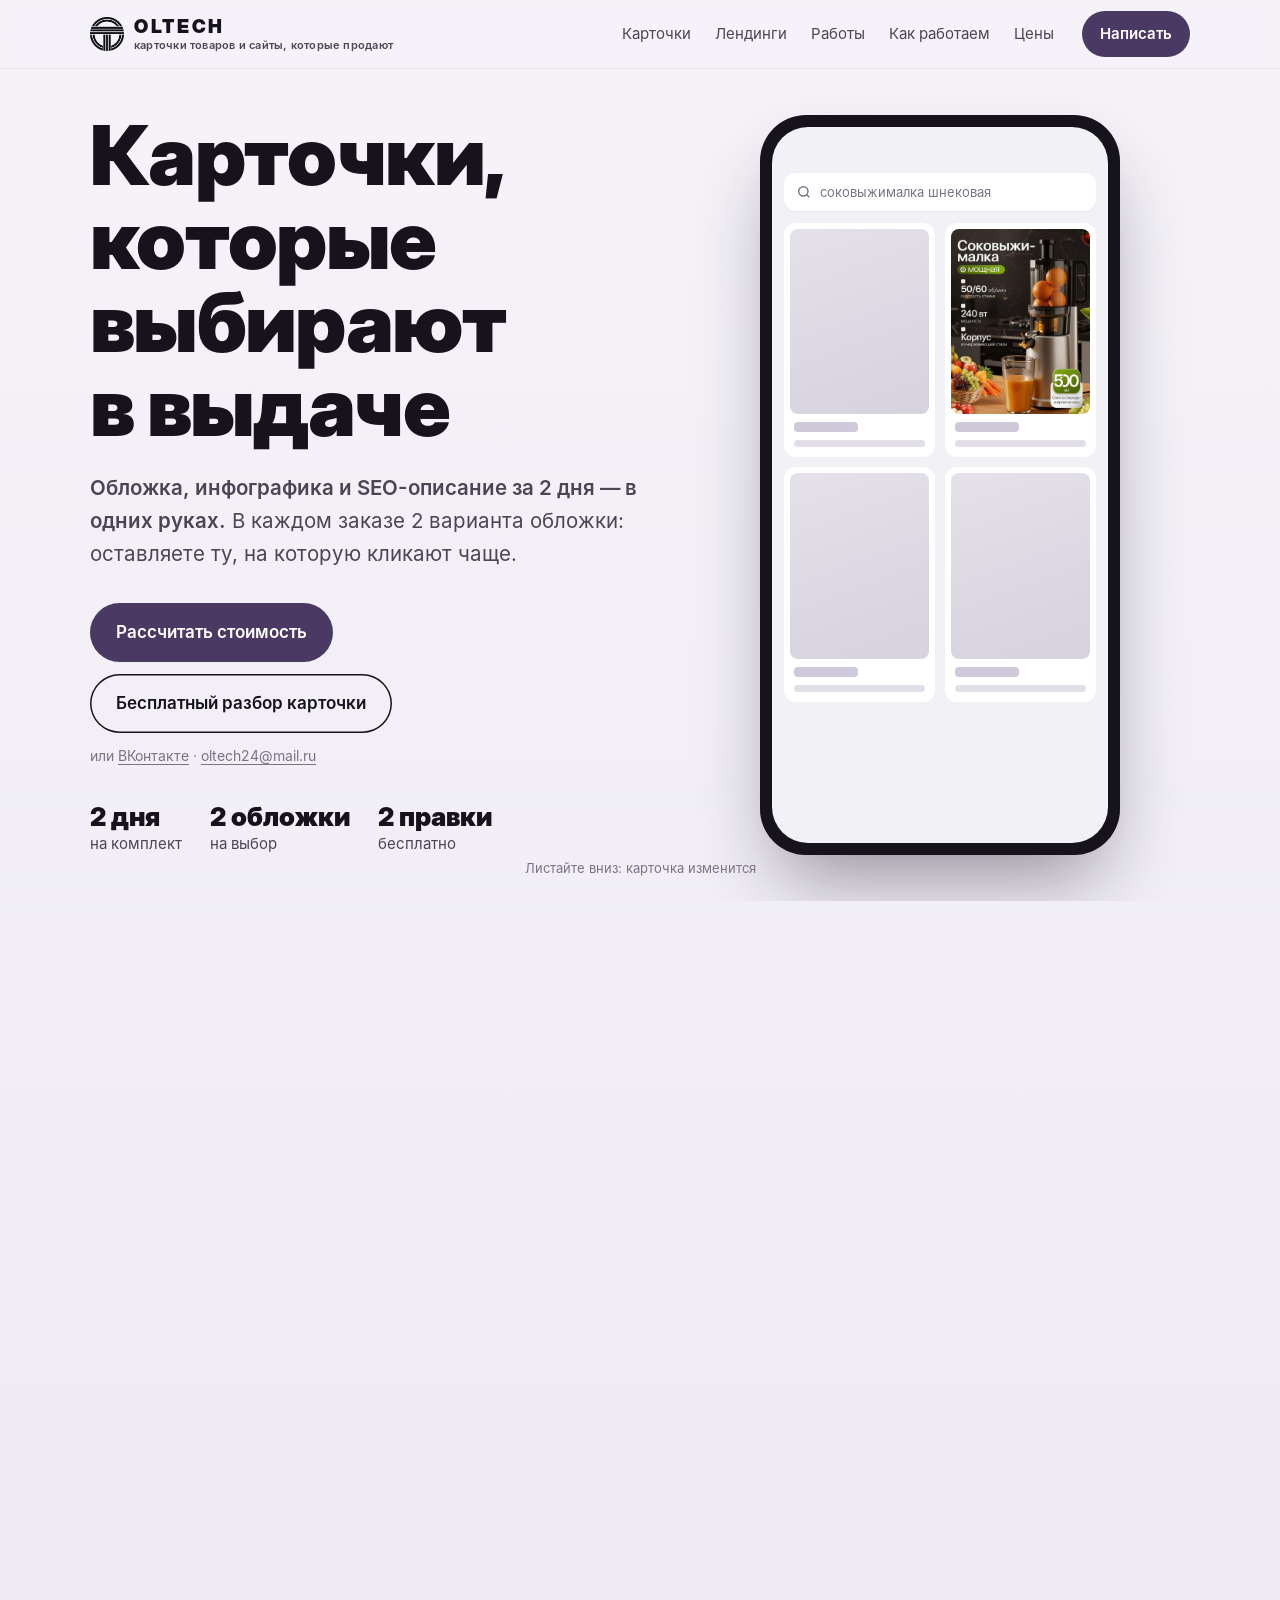
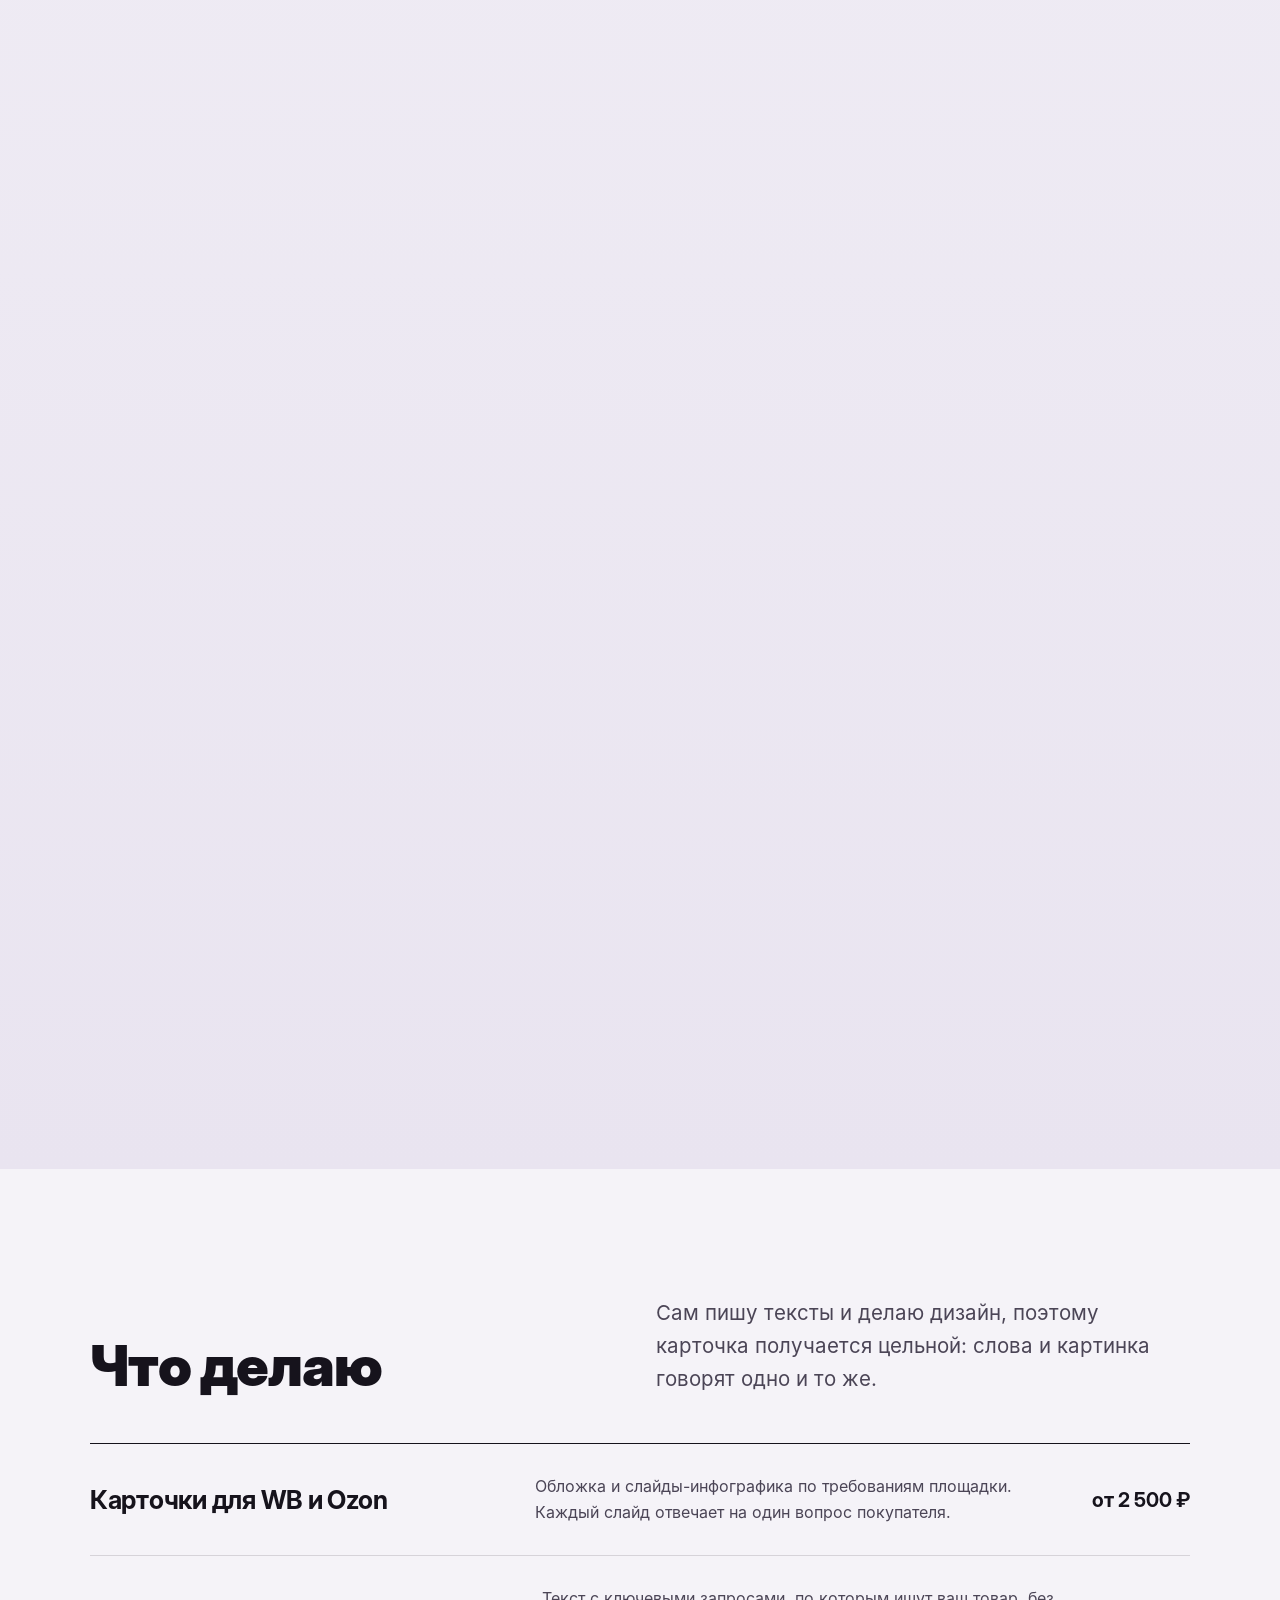
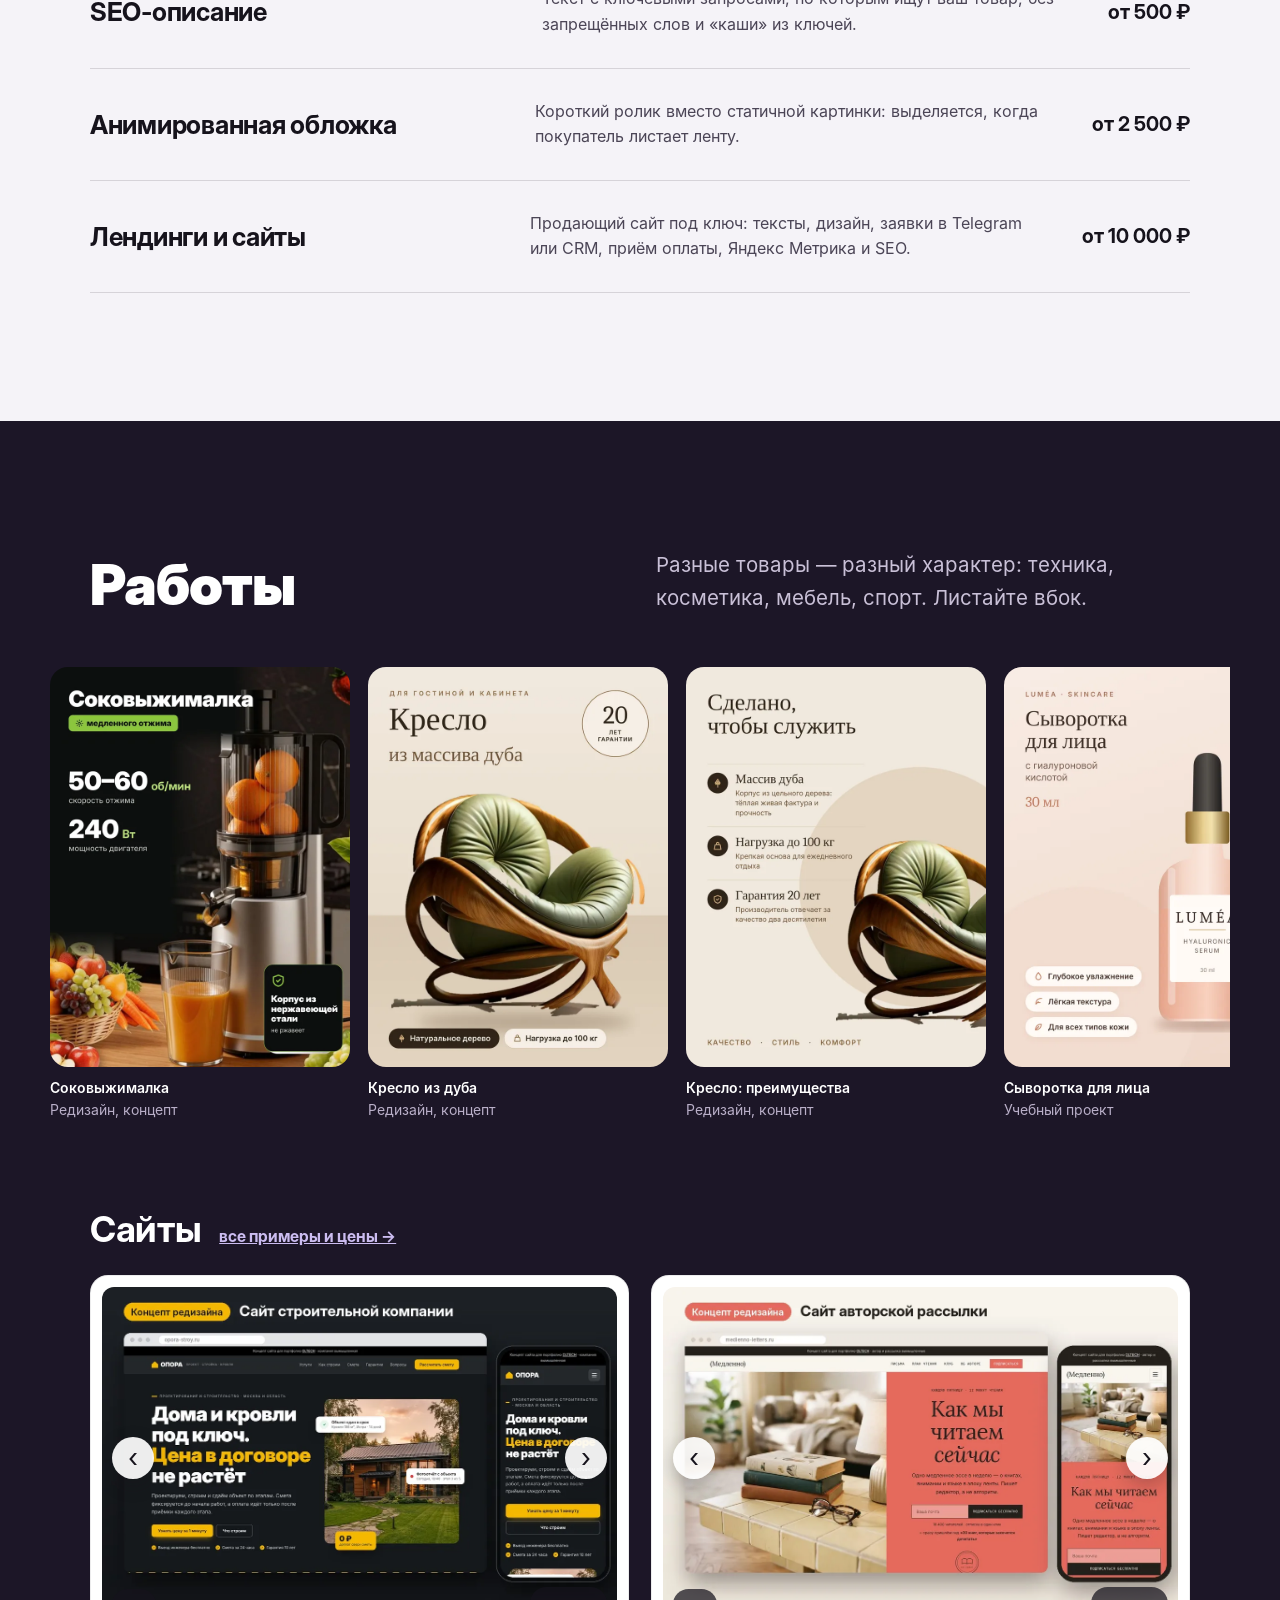
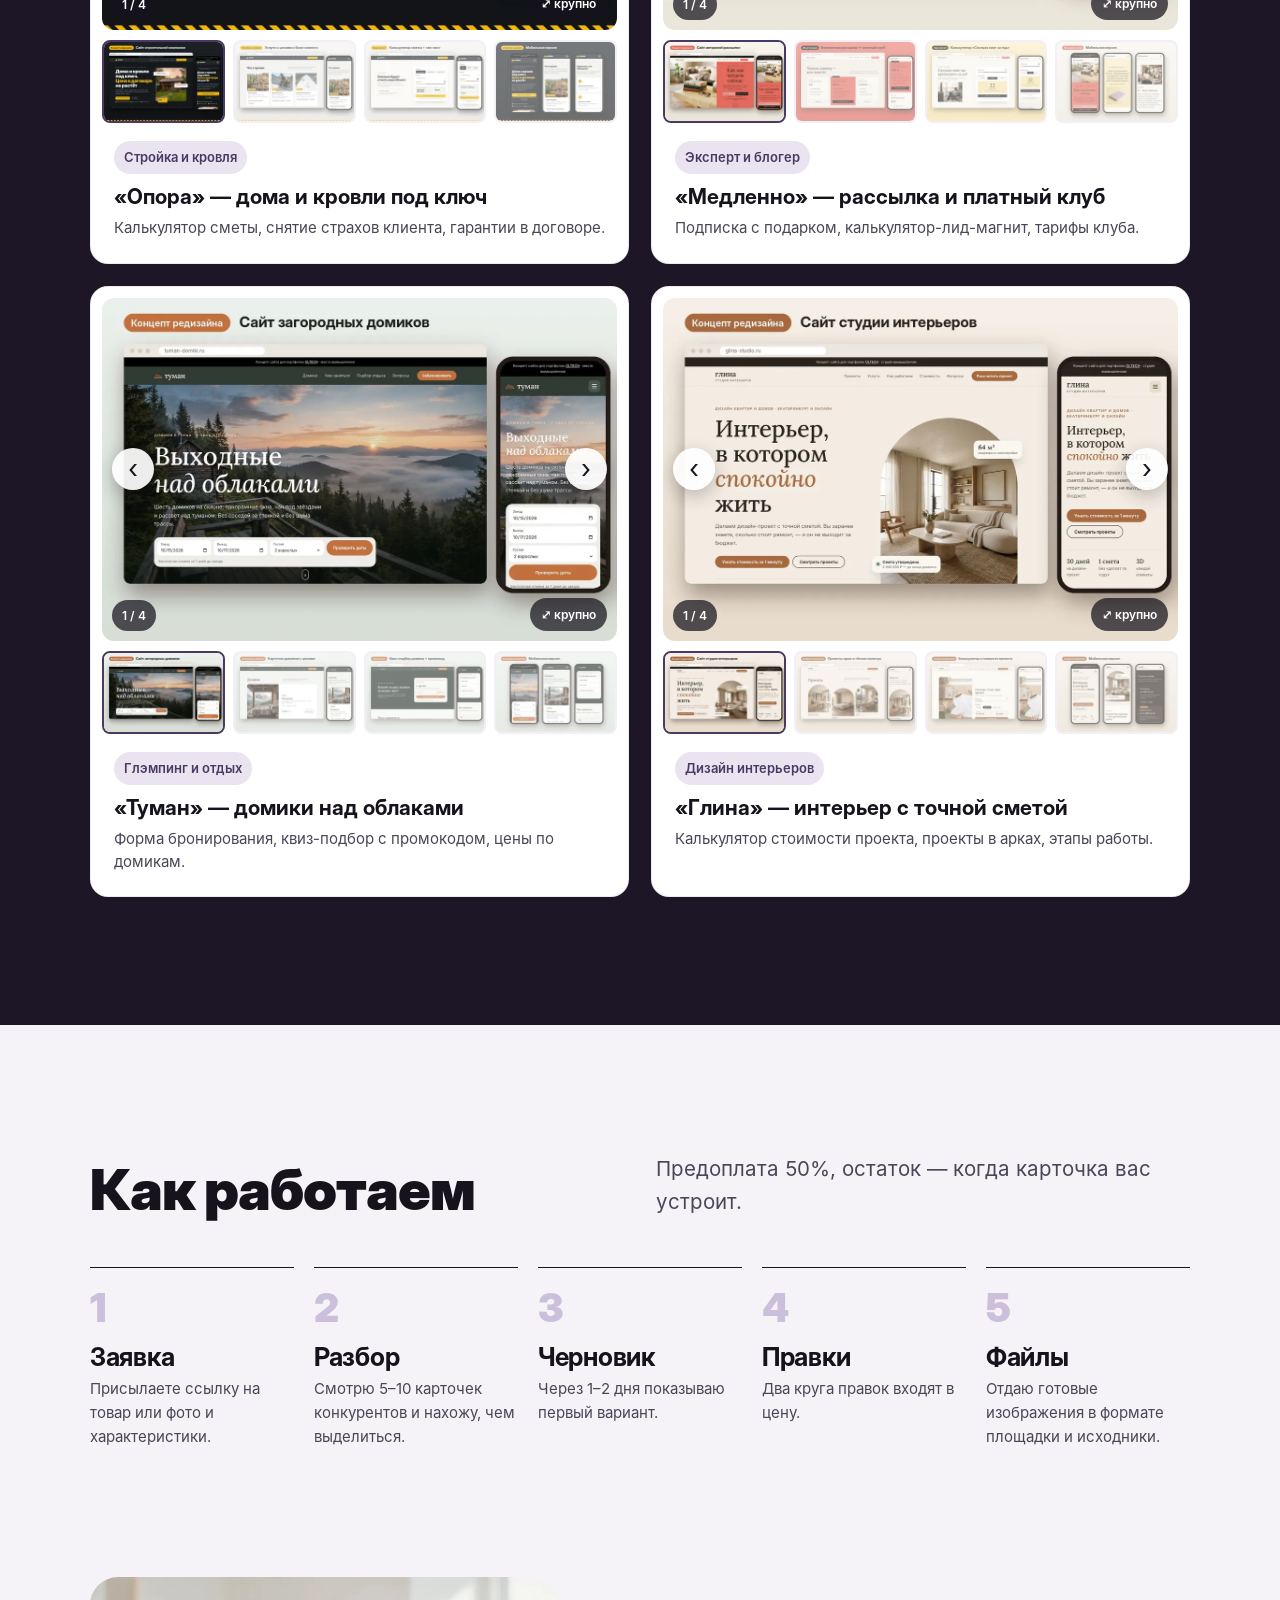
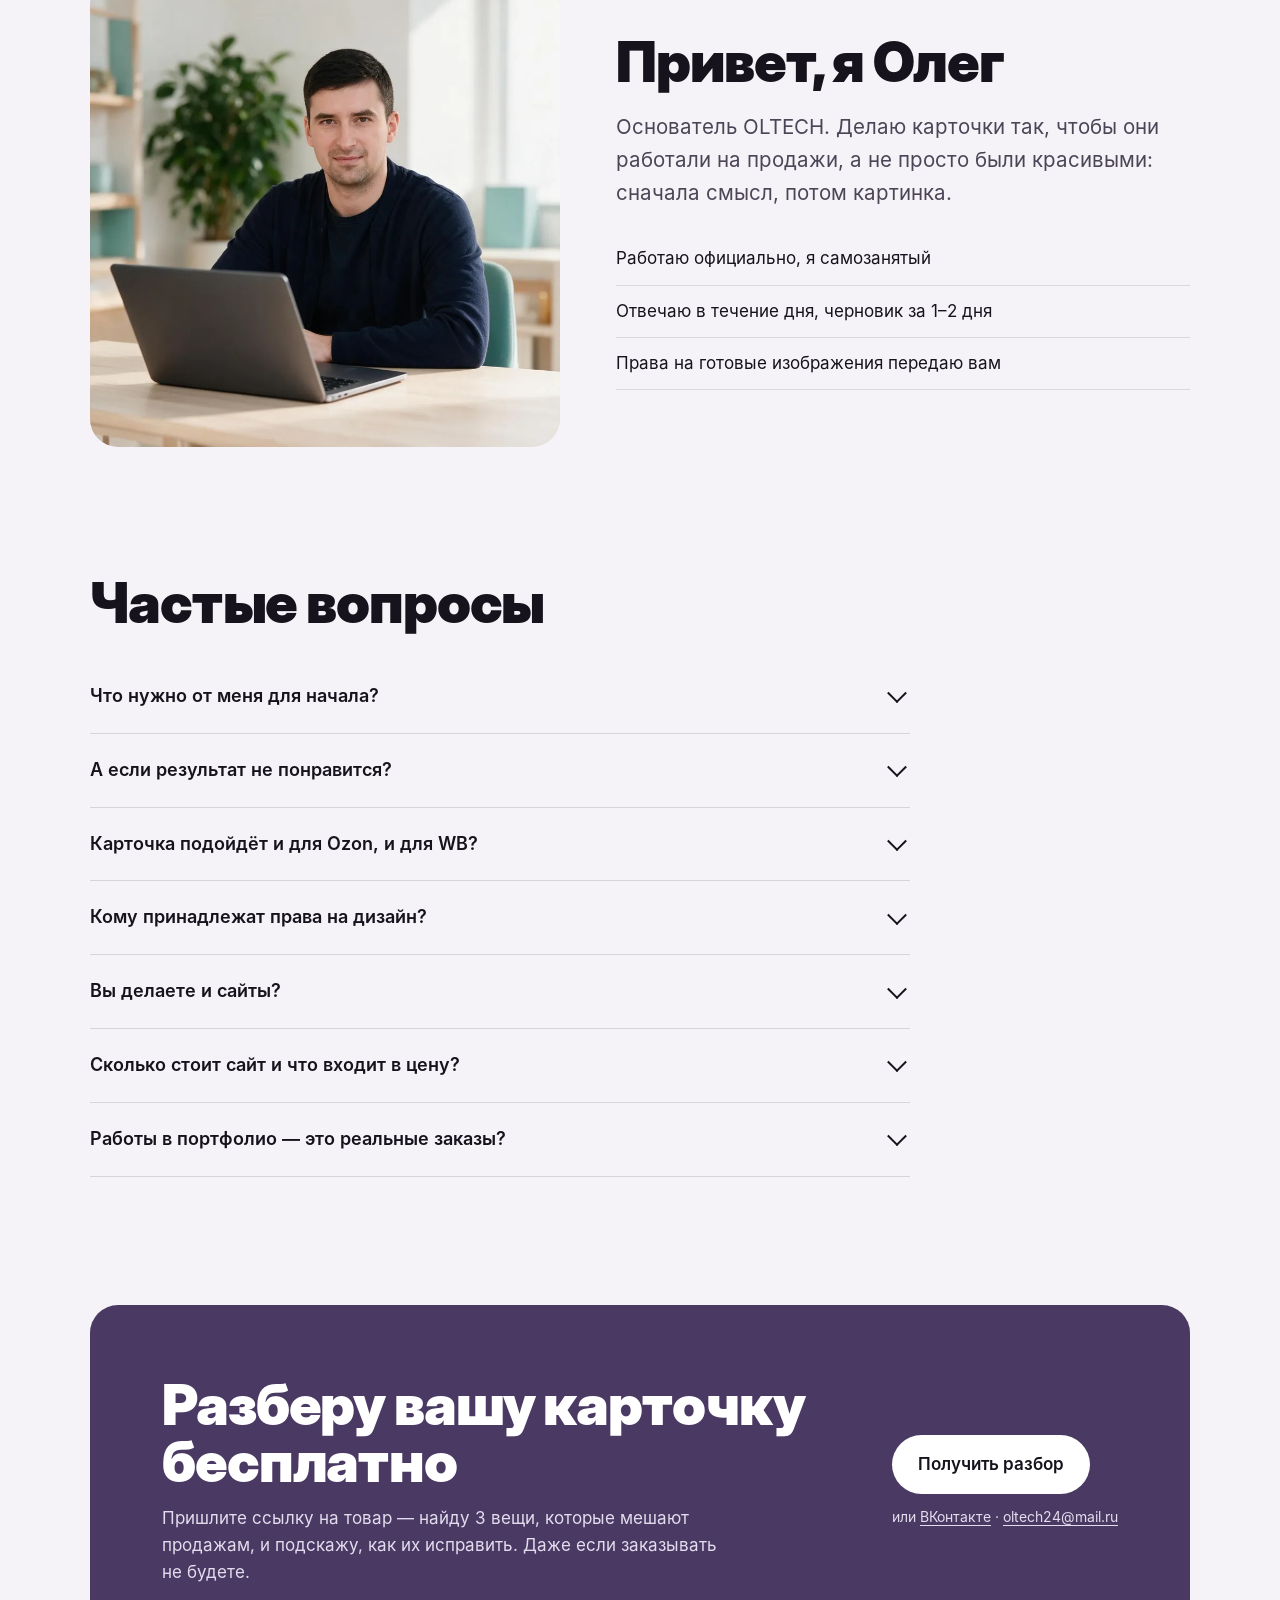
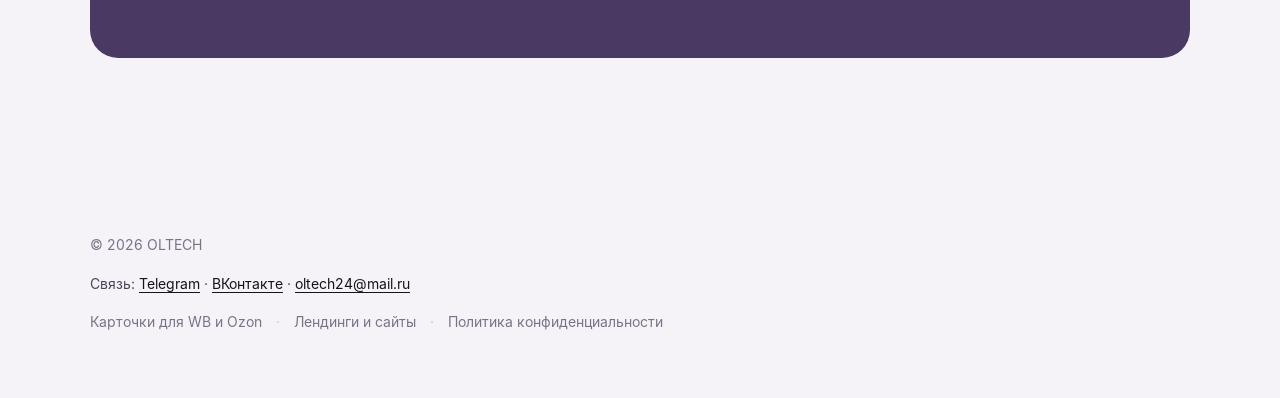
==== index.html @ dd29d1e2 "Контакты: ВК и почта под всеми кнопками связи (первый экран, тарифы, калькулятор) Co-Authored-By: Cl" ====
<!doctype html>
<html lang="ru">
<head>
<meta charset="utf-8">
<meta name="viewport" content="width=device-width, initial-scale=1">
<title>Дизайн карточек для Wildberries и Ozon — OLTECH</title>
<meta name="description" content="Дизайн карточек товаров для Wildberries и Ozon: инфографика, тексты и SEO-описание. Первый вариант за 1–2 дня, 2 правки бесплатно. Рассчитайте цену онлайн.">
<link rel="canonical" href="https://oltech24.ru/">
<meta property="og:type" content="website">
<meta property="og:title" content="Карточки для Wildberries и Ozon — OLTECH">
<meta property="og:description" content="Инфографика, тексты и SEO-описание. Первый вариант за 1–2 дня.">
<meta property="og:url" content="https://oltech24.ru/">
<meta property="og:image" content="https://oltech24.ru/og.jpg">
<meta name="theme-color" content="#f5f3f8">
<link rel="icon" href="/favicon.png" type="image/png">
<link rel="apple-touch-icon" href="/apple-touch-icon.png">
<link rel="preload" href="/assets/fonts/inter-display-900.woff" as="font" type="font/woff" crossorigin>
<link rel="stylesheet" href="/assets/css/style.css?v=18">
<script type="application/ld+json">
{"@context":"https://schema.org","@type":"ProfessionalService","name":"OLTECH","url":"https://oltech24.ru/","logo":"https://oltech24.ru/assets/img/logo.png","image":"https://oltech24.ru/og.jpg","description":"Дизайн карточек товаров для Wildberries и Ozon, SEO-описания и лендинги.","areaServed":"RU","founder":{"@type":"Person","name":"Олег"},"email":"oltech24@mail.ru","sameAs":["https://vk.ru/id1036892390","https://t.me/olvr23"]}
</script>
</head>
<body>
<a class="skip" href="#main">К содержанию</a>

<header class="top">
  <div class="wrap">
    <a class="brand" href="/" aria-label="OLTECH, на главную"><img src="/assets/img/logo.png" alt="" width="34" height="34"><span class="brand-t"><b>OLTECH</b><small>карточки товаров и сайты,<br> которые продают</small></span></a>
    <nav class="nav" id="nav" aria-label="Разделы">
      <a href="/kartochki/">Карточки</a>
      <a href="/lendingi/">Лендинги</a>
      <a href="#works">Работы</a>
      <a href="#process">Как работаем</a>
      <a href="/ceny/">Цены</a>
    </nav>
    <a class="btn btn-main" data-contact="Здравствуйте! Хочу обсудить карточки." href="https://t.me/olvr23">Написать</a>
    <button class="burger" type="button" aria-controls="nav" aria-expanded="false" aria-label="Меню"><span></span></button>
  </div>
</header>

<main id="main">
  <section class="hero" aria-labelledby="h1">
    <div class="hero-stick">
      <div class="wrap hero-grid">
        <div>
          <h1 id="h1"><span>Карточки,</span> <span>которые выбирают</span> <span>в выдаче</span></h1>
          <p class="lead"><b>Обложка, инфографика и SEO-описание за 2 дня — в одних руках.</b> В каждом заказе 2 варианта обложки: оставляете ту, на которую кликают чаще.</p>
          <div class="hero-cta">
            <a class="btn btn-main" href="/kartochki/#calc">Рассчитать стоимость</a>
            <div class="cta-act"><a class="btn btn-line" data-contact="Здравствуйте! Хочу бесплатный разбор карточки. Ссылка на товар: " href="https://t.me/olvr23">Бесплатный разбор карточки</a><span class="alt-contact">или <a href="https://vk.ru/id1036892390" target="_blank" rel="noopener">ВКонтакте</a> · <a href="mailto:oltech24@mail.ru">oltech24@mail.ru</a></span></div>
          </div>
          <div class="hero-facts">
            <div><b>2 дня</b>на комплект</div>
            <div><b>2 обложки</b>на выбор</div>
            <div><b>2 правки</b>бесплатно</div>
          </div>
        </div>

        <div class="phone" aria-label="Пример: карточка в поиске маркетплейса до и после редизайна" role="img">
          <div class="screen">
            <div class="search"><svg viewBox="0 0 24 24" fill="none" stroke="currentColor" stroke-width="2.2" aria-hidden="true"><circle cx="11" cy="11" r="7"/><path d="M20 20l-4-4"/></svg>соковыжималка шнековая</div>
            <div class="feed">
              <div class="tile"><div class="ph"></div><div class="ln p"></div><div class="ln"></div></div>
              <div class="tile me"><div class="ph"><img src="/assets/img/juicer-before.webp" alt="" width="720" height="960"><img class="after" src="/assets/img/juicer-cover.webp" alt="" width="720" height="960"></div><div class="ln p"></div><div class="ln"></div></div>
              <div class="tile"><div class="ph"></div><div class="ln p"></div><div class="ln"></div></div>
              <div class="tile"><div class="ph"></div><div class="ln p"></div><div class="ln"></div></div>
            </div>
          </div>
          <div class="notes" aria-hidden="true">
            <div class="note n1"><b>Название читается</b>крупно, даже на маленьком экране</div>
            <div class="note n2"><b>Цифры вместо слов</b>50–60 об/мин и 240 Вт сразу видно</div>
            <div class="note n3"><b>Без ошибок</b>опечатки исправлены, лишнее убрано</div>
          </div>
        </div>
      </div>
      <div class="scroll-hint">Листайте вниз: карточка изменится</div>
    </div>
  </section>

  <section class="blk" aria-labelledby="svc-h">
    <div class="wrap">
      <div class="blk-head">
        <h2 id="svc-h">Что делаю</h2>
        <p class="lead">Сам пишу тексты и делаю дизайн, поэтому карточка получается цельной: слова и картинка говорят одно и то же.</p>
      </div>
      <div class="svc">
        <a class="svc-row" href="/kartochki/">
          <h3>Карточки для WB и Ozon</h3>
          <p>Обложка и слайды-инфографика по требованиям площадки. Каждый слайд отвечает на один вопрос покупателя.</p>
          <span class="price">от 2 500 ₽</span>
        </a>
        <a class="svc-row" href="/kartochki/#calc">
          <h3>SEO-описание</h3>
          <p>Текст с ключевыми запросами, по которым ищут ваш товар, без запрещённых слов и «каши» из ключей.</p>
          <span class="price">от 500 ₽</span>
        </a>
        <a class="svc-row" href="/kartochki/#calc">
          <h3>Анимированная обложка</h3>
          <p>Короткий ролик вместо статичной картинки: выделяется, когда покупатель листает ленту.</p>
          <span class="price">от 2 500 ₽</span>
        </a>
        <a class="svc-row" href="/lendingi/">
          <h3>Лендинги и сайты</h3>
          <p>Продающий сайт под ключ: тексты, дизайн, заявки в Telegram или CRM, приём оплаты, Яндекс Метрика и SEO.</p>
          <span class="price">от 10 000 ₽</span>
        </a>
      </div>
    </div>
  </section>

  <section class="blk works" id="works" aria-labelledby="works-h">
    <div class="wrap">
      <div class="blk-head">
        <h2 id="works-h">Работы</h2>
        <p class="lead">Разные товары — разный характер: техника, косметика, мебель, спорт. Листайте вбок.</p>
      </div>
      <div class="strip" tabindex="0" aria-label="Примеры работ">
        <figure><img src="/assets/img/juicer-cover.webp" alt="Обложка карточки соковыжималки" loading="lazy" width="720" height="960"><figcaption><b>Соковыжималка</b>Редизайн, концепт</figcaption></figure>
        <figure><img src="/assets/img/arm-cover.webp" alt="Обложка карточки кресла из дуба" loading="lazy" width="720" height="960"><figcaption><b>Кресло из дуба</b>Редизайн, концепт</figcaption></figure>
        <figure><img src="/assets/img/arm-features.webp" alt="Слайд с преимуществами кресла" loading="lazy" width="720" height="960"><figcaption><b>Кресло: преимущества</b>Редизайн, концепт</figcaption></figure>
        <figure><img src="/assets/img/serum-cover.webp" alt="Обложка карточки сыворотки для лица" loading="lazy" width="720" height="960"><figcaption><b>Сыворотка для лица</b>Учебный проект</figcaption></figure>
        <figure><img src="/assets/img/serum-howto.webp" alt="Слайд с инструкцией по применению сыворотки" loading="lazy" width="720" height="960"><figcaption><b>Сыворотка: применение</b>Учебный проект</figcaption></figure>
        <figure><img src="/assets/img/mug-cover.webp" alt="Обложка карточки термокружки" loading="lazy" width="720" height="960"><figcaption><b>Термокружка</b>Учебный проект</figcaption></figure>
        <figure><img src="/assets/img/mug-details.webp" alt="Слайд с деталями термокружки" loading="lazy" width="720" height="960"><figcaption><b>Термокружка: детали</b>Учебный проект</figcaption></figure>
        <figure><img src="/assets/img/mat-cover.webp" alt="Обложка карточки коврика для йоги" loading="lazy" width="720" height="960"><figcaption><b>Коврик для йоги</b>Учебный проект</figcaption></figure>
        <figure><img src="/assets/img/mat-sizes.webp" alt="Слайд с размерами коврика" loading="lazy" width="720" height="960"><figcaption><b>Коврик: размеры</b>Учебный проект</figcaption></figure>
      </div>
      <h3 class="sites-h">Сайты <a href="/lendingi/#sites">все примеры и цены →</a></h3>
      <div class="sites">
        <article class="site">
          <div class="site-car"><img src="/assets/img/sites/stroy-0.webp" alt="«Опора» — дома и кровли под ключ: первый экран" width="1100" height="733" loading="lazy">
            <button class="car-p" type="button" aria-label="Предыдущий слайд">‹</button>
            <button class="car-n" type="button" aria-label="Следующий слайд">›</button>
            <button class="car-zoom" type="button" aria-label="«Опора» — дома и кровли под ключ: открыть крупно">⤢ крупно</button>
            <span class="car-count" aria-hidden="true">1 / 4</span>
          </div>
          <div class="site-thumbs" role="group" aria-label="Страницы сайта">
            <button type="button" class="on" aria-pressed="true" data-full="/assets/img/sites/stroy-0.webp" data-alt="«Опора» — дома и кровли под ключ: первый экран" title="Первый экран"><img src="/assets/img/sites/stroy-0-t.webp" alt="Первый экран" width="240" height="160" loading="lazy"></button>
            <button type="button" aria-pressed="false" data-full="/assets/img/sites/stroy-1.webp" data-alt="«Опора» — дома и кровли под ключ: услуги и цены" title="Услуги и цены"><img src="/assets/img/sites/stroy-1-t.webp" alt="Услуги и цены" width="240" height="160" loading="lazy"></button>
            <button type="button" aria-pressed="false" data-full="/assets/img/sites/stroy-2.webp" data-alt="«Опора» — дома и кровли под ключ: калькулятор сметы" title="Калькулятор сметы"><img src="/assets/img/sites/stroy-2-t.webp" alt="Калькулятор сметы" width="240" height="160" loading="lazy"></button>
            <button type="button" aria-pressed="false" data-full="/assets/img/sites/stroy-3.webp" data-alt="«Опора» — дома и кровли под ключ: мобильная версия" title="Мобильная версия"><img src="/assets/img/sites/stroy-3-t.webp" alt="Мобильная версия" width="240" height="160" loading="lazy"></button>
          </div>
          <span class="site-tag">Стройка и кровля</span>
          <b>«Опора» — дома и кровли под ключ</b>
          <span class="site-txt">Калькулятор сметы, снятие страхов клиента, гарантии в договоре.</span>
        </article>
        <article class="site">
          <div class="site-car"><img src="/assets/img/sites/rassylka-0.webp" alt="«Медленно» — рассылка и платный клуб: первый экран" width="1100" height="733" loading="lazy">
            <button class="car-p" type="button" aria-label="Предыдущий слайд">‹</button>
            <button class="car-n" type="button" aria-label="Следующий слайд">›</button>
            <button class="car-zoom" type="button" aria-label="«Медленно» — рассылка и платный клуб: открыть крупно">⤢ крупно</button>
            <span class="car-count" aria-hidden="true">1 / 4</span>
          </div>
          <div class="site-thumbs" role="group" aria-label="Страницы сайта">
            <button type="button" class="on" aria-pressed="true" data-full="/assets/img/sites/rassylka-0.webp" data-alt="«Медленно» — рассылка и платный клуб: первый экран" title="Первый экран"><img src="/assets/img/sites/rassylka-0-t.webp" alt="Первый экран" width="240" height="160" loading="lazy"></button>
            <button type="button" aria-pressed="false" data-full="/assets/img/sites/rassylka-1.webp" data-alt="«Медленно» — рассылка и платный клуб: тарифы клуба" title="Тарифы клуба"><img src="/assets/img/sites/rassylka-1-t.webp" alt="Тарифы клуба" width="240" height="160" loading="lazy"></button>
            <button type="button" aria-pressed="false" data-full="/assets/img/sites/rassylka-2.webp" data-alt="«Медленно» — рассылка и платный клуб: калькулятор" title="Калькулятор"><img src="/assets/img/sites/rassylka-2-t.webp" alt="Калькулятор" width="240" height="160" loading="lazy"></button>
            <button type="button" aria-pressed="false" data-full="/assets/img/sites/rassylka-3.webp" data-alt="«Медленно» — рассылка и платный клуб: мобильная версия" title="Мобильная версия"><img src="/assets/img/sites/rassylka-3-t.webp" alt="Мобильная версия" width="240" height="160" loading="lazy"></button>
          </div>
          <span class="site-tag">Эксперт и блогер</span>
          <b>«Медленно» — рассылка и платный клуб</b>
          <span class="site-txt">Подписка с подарком, калькулятор-лид-магнит, тарифы клуба.</span>
        </article>
        <article class="site">
          <div class="site-car"><img src="/assets/img/sites/domiki-0.webp" alt="«Туман» — домики над облаками: первый экран" width="1100" height="733" loading="lazy">
            <button class="car-p" type="button" aria-label="Предыдущий слайд">‹</button>
            <button class="car-n" type="button" aria-label="Следующий слайд">›</button>
            <button class="car-zoom" type="button" aria-label="«Туман» — домики над облаками: открыть крупно">⤢ крупно</button>
            <span class="car-count" aria-hidden="true">1 / 4</span>
          </div>
          <div class="site-thumbs" role="group" aria-label="Страницы сайта">
            <button type="button" class="on" aria-pressed="true" data-full="/assets/img/sites/domiki-0.webp" data-alt="«Туман» — домики над облаками: первый экран" title="Первый экран"><img src="/assets/img/sites/domiki-0-t.webp" alt="Первый экран" width="240" height="160" loading="lazy"></button>
            <button type="button" aria-pressed="false" data-full="/assets/img/sites/domiki-1.webp" data-alt="«Туман» — домики над облаками: домики и цены" title="Домики и цены"><img src="/assets/img/sites/domiki-1-t.webp" alt="Домики и цены" width="240" height="160" loading="lazy"></button>
            <button type="button" aria-pressed="false" data-full="/assets/img/sites/domiki-2.webp" data-alt="«Туман» — домики над облаками: квиз-подбор" title="Квиз-подбор"><img src="/assets/img/sites/domiki-2-t.webp" alt="Квиз-подбор" width="240" height="160" loading="lazy"></button>
            <button type="button" aria-pressed="false" data-full="/assets/img/sites/domiki-3.webp" data-alt="«Туман» — домики над облаками: мобильная версия" title="Мобильная версия"><img src="/assets/img/sites/domiki-3-t.webp" alt="Мобильная версия" width="240" height="160" loading="lazy"></button>
          </div>
          <span class="site-tag">Глэмпинг и отдых</span>
          <b>«Туман» — домики над облаками</b>
          <span class="site-txt">Форма бронирования, квиз-подбор с промокодом, цены по домикам.</span>
        </article>
        <article class="site">
          <div class="site-car"><img src="/assets/img/sites/interery-0.webp" alt="«Глина» — интерьер с точной сметой: первый экран" width="1100" height="733" loading="lazy">
            <button class="car-p" type="button" aria-label="Предыдущий слайд">‹</button>
            <button class="car-n" type="button" aria-label="Следующий слайд">›</button>
            <button class="car-zoom" type="button" aria-label="«Глина» — интерьер с точной сметой: открыть крупно">⤢ крупно</button>
            <span class="car-count" aria-hidden="true">1 / 4</span>
          </div>
          <div class="site-thumbs" role="group" aria-label="Страницы сайта">
            <button type="button" class="on" aria-pressed="true" data-full="/assets/img/sites/interery-0.webp" data-alt="«Глина» — интерьер с точной сметой: первый экран" title="Первый экран"><img src="/assets/img/sites/interery-0-t.webp" alt="Первый экран" width="240" height="160" loading="lazy"></button>
            <button type="button" aria-pressed="false" data-full="/assets/img/sites/interery-1.webp" data-alt="«Глина» — интерьер с точной сметой: проекты" title="Проекты"><img src="/assets/img/sites/interery-1-t.webp" alt="Проекты" width="240" height="160" loading="lazy"></button>
            <button type="button" aria-pressed="false" data-full="/assets/img/sites/interery-2.webp" data-alt="«Глина» — интерьер с точной сметой: калькулятор" title="Калькулятор"><img src="/assets/img/sites/interery-2-t.webp" alt="Калькулятор" width="240" height="160" loading="lazy"></button>
            <button type="button" aria-pressed="false" data-full="/assets/img/sites/interery-3.webp" data-alt="«Глина» — интерьер с точной сметой: мобильная версия" title="Мобильная версия"><img src="/assets/img/sites/interery-3-t.webp" alt="Мобильная версия" width="240" height="160" loading="lazy"></button>
          </div>
          <span class="site-tag">Дизайн интерьеров</span>
          <b>«Глина» — интерьер с точной сметой</b>
          <span class="site-txt">Калькулятор стоимости проекта, проекты в арках, этапы работы.</span>
        </article>
      </div>
    </div>
  </section>

  <section class="blk" id="process" aria-labelledby="proc-h">
    <div class="wrap">
      <div class="blk-head">
        <h2 id="proc-h">Как работаем</h2>
        <p class="lead">Предоплата 50%, остаток — когда карточка вас устроит.</p>
      </div>
      <ol class="steps" role="list">
        <li class="step"><h3>Заявка</h3><p>Присылаете ссылку на товар или фото и характеристики.</p></li>
        <li class="step"><h3>Разбор</h3><p>Смотрю 5–10 карточек конкурентов и нахожу, чем выделиться.</p></li>
        <li class="step"><h3>Черновик</h3><p>Через 1–2 дня показываю первый вариант.</p></li>
        <li class="step"><h3>Правки</h3><p>Два круга правок входят в цену.</p></li>
        <li class="step"><h3>Файлы</h3><p>Отдаю готовые изображения в формате площадки и исходники.</p></li>
      </ol>
    </div>
  </section>

  <section class="blk" style="padding-top:0" aria-labelledby="about-h">
    <div class="wrap about">
      <img src="/assets/img/oleg.webp" alt="Олег, основатель OLTECH" loading="lazy" width="900" height="900">
      <div>
        <h2 id="about-h">Привет, я Олег</h2>
        <p class="lead" style="margin-top:20px">Основатель OLTECH. Делаю карточки так, чтобы они работали на продажи, а не просто были красивыми: сначала смысл, потом картинка.</p>
        <ul>
          <li>Работаю официально, я самозанятый</li>
          <li>Отвечаю в течение дня, черновик за 1–2 дня</li>
          <li>Права на готовые изображения передаю вам</li>
        </ul>
      </div>
    </div>
  </section>

  <section class="blk" style="padding-top:0" aria-labelledby="faq-h">
    <div class="wrap">
      <h2 id="faq-h" style="margin-bottom:28px">Частые вопросы</h2>
      <div class="faq">
        <details><summary>Что нужно от меня для начала?</summary><p>Ссылка на товар или фото на светлом фоне, характеристики и 2–3 конкурента, которые вам нравятся или не нравятся. Если фото нет, подскажу, как снять на телефон.</p></details>
        <details><summary>А если результат не понравится?</summary><p>Два круга правок входят в цену. Если после них карточка всё равно не устраивает, обсудим доработку и её стоимость заранее, до начала работы.</p></details>
        <details><summary>Карточка подойдёт и для Ozon, и для WB?</summary><p>Делаю под требования конкретной площадки. Для двух площадок адаптирую размеры и тексты — в калькуляторе это отдельный вариант.</p></details>
        <details><summary>Кому принадлежат права на дизайн?</summary><p>После оплаты все права на готовые изображения ваши. Фото товара остаются вашими с самого начала.</p></details>
        <details><summary>Вы делаете и сайты?</summary><p>Да, лендинги и небольшие сайты под ключ: тексты, дизайн, заявки в Telegram или CRM, приём оплаты, Яндекс Метрика. От 10 000 ₽, запуск от 5 дней. Подробнее — <a href="/lendingi/">на странице лендингов</a>.</p></details>
        <details><summary>Сколько стоит сайт и что входит в цену?</summary><p>Три пакета: 10 000, 15 000 и 25 000 ₽. В цену входят тексты, дизайн, адаптация под телефон, заявки и аналитика. Домен и хостинг оплачиваются отдельно и оформляются на вас. Все цены — <a href="/ceny/">на одной странице</a>.</p></details>
        <details><summary>Работы в портфолио — это реальные заказы?</summary><p>Пока это учебные проекты и концепты редизайна чужих карточек: фото товара принадлежит продавцу. Реальные кейсы клиентов добавляю по мере работы, с их разрешения.</p></details>
      </div>
    </div>
  </section>

  <section class="blk" style="padding-top:0">
    <div class="wrap">
      <div class="final">
        <div>
          <h2>Разберу вашу карточку бесплатно</h2>
          <p>Пришлите ссылку на товар — найду 3 вещи, которые мешают продажам, и подскажу, как их исправить. Даже если заказывать не будете.</p>
        </div>
        <div class="cta-act"><a class="btn btn-main" data-contact="Здравствуйте! Хочу бесплатный разбор карточки. Ссылка на товар: " href="https://t.me/olvr23">Получить разбор</a><span class="alt-contact">или <a href="https://vk.ru/id1036892390" target="_blank" rel="noopener">ВКонтакте</a> · <a href="mailto:oltech24@mail.ru">oltech24@mail.ru</a></span></div>
      </div>
    </div>
  </section>
</main>

<footer class="foot">
  <div class="wrap">
    <span>© <span id="year">2026</span> OLTECH</span>
    <span class="foot-contacts">Связь: <a href="https://t.me/olvr23" target="_blank" rel="noopener">Telegram</a> <span class="dot" aria-hidden="true">·</span> <a href="https://vk.ru/id1036892390" target="_blank" rel="noopener">ВКонтакте</a> <span class="dot" aria-hidden="true">·</span> <a href="mailto:oltech24@mail.ru">oltech24@mail.ru</a></span>
    <span class="foot-links"><a href="/kartochki/">Карточки для WB и Ozon</a> <span class="dot" aria-hidden="true">·</span> <a href="/lendingi/">Лендинги и сайты</a> <span class="dot" aria-hidden="true">·</span> <a href="/privacy/">Политика конфиденциальности</a> <span class="dot" aria-hidden="true">·</span> <button class="linkish" type="button" data-cookie-settings>Настройки cookie</button></span>
  </div>
</footer>
<button class="to-top" type="button" aria-label="Наверх"><svg viewBox="0 0 24 24" fill="none" stroke="currentColor" stroke-width="2.4" stroke-linecap="round" stroke-linejoin="round" aria-hidden="true"><path d="M12 19V5M5 12l7-7 7 7"/></svg></button>
<script src="/assets/js/metrika.js?v=6"></script>
<script src="/assets/js/main.js?v=7" defer></script>
</body>
</html>
---- assets/css/style.css ----
@font-face{font-family:"Inter";src:url(/assets/fonts/inter-400.woff) format("woff");font-weight:400;font-display:swap}
@font-face{font-family:"Inter";src:url(/assets/fonts/inter-600.woff) format("woff");font-weight:600;font-display:swap}
@font-face{font-family:"Inter Display";src:url(/assets/fonts/inter-display-700.woff) format("woff");font-weight:700;font-display:swap}
@font-face{font-family:"Inter Display";src:url(/assets/fonts/inter-display-900.woff) format("woff");font-weight:900;font-display:swap}

:root{
  --paper:#f5f3f8;
  --mist:#e9e4f0;
  --lilac:#cbbfdb;
  --plum:#4a3a63;
  --night:#1c1627;
  --ink:#16131c;
  --ink-2:#4b4556;
  --ink-3:#7a7386;
  --white:#fff;
  --ok:#2f7a4b;
  --display:"Inter Display","Inter",system-ui,sans-serif;
  --body:"Inter",system-ui,-apple-system,"Segoe UI",sans-serif;
  --wrap:1180px;
  --gut:clamp(16px,4vw,40px);
  --r-sm:10px;--r-md:18px;--r-lg:28px;
}
*{box-sizing:border-box;margin:0;padding:0}
html{scroll-behavior:smooth;-webkit-text-size-adjust:100%}
body{font-family:var(--body);font-size:17px;line-height:1.6;color:var(--ink);background:var(--paper);-webkit-font-smoothing:antialiased;overflow-x:hidden}
img{display:block;max-width:100%;height:auto}
a{color:inherit}
button{font:inherit;cursor:pointer}
:focus-visible{outline:3px solid var(--plum);outline-offset:3px;border-radius:6px}
.wrap{max-width:var(--wrap);margin:0 auto;padding:0 var(--gut)}
.skip{position:absolute;left:-999px}.skip:focus{left:16px;top:16px;z-index:99;background:var(--white);padding:10px 14px}

/* type */
h1,h2,h3{font-family:var(--display);font-weight:900;letter-spacing:-.02em;line-height:1.02;color:var(--ink)}
h1{font-size:clamp(40px,6.4vw,84px)}
h2{font-size:clamp(32px,4.4vw,56px)}
h3{font-size:clamp(21px,2vw,26px);font-weight:700;letter-spacing:-.01em;line-height:1.15}
.lead{font-size:clamp(18px,1.6vw,21px);color:var(--ink-2);max-width:34em}
.muted{color:var(--ink-3)}
p+p{margin-top:.8em}

/* buttons */
.btn{display:inline-flex;align-items:center;gap:10px;border:0;border-radius:999px;padding:16px 26px;font-weight:600;font-size:17px;text-decoration:none;transition:transform .15s ease,background .2s ease}
.btn:active{transform:scale(.98)}
.btn-main{background:var(--plum);color:var(--white)}
.btn-main:hover{background:var(--night)}
.btn-line{background:transparent;color:var(--ink);box-shadow:inset 0 0 0 1.5px var(--ink)}
.btn-line:hover{background:var(--white)}
.btn svg{width:20px;height:20px;flex:none}

/* header */
.top{position:sticky;top:0;z-index:50;background:rgba(245,243,248,.86);backdrop-filter:saturate(1.4) blur(12px);-webkit-backdrop-filter:saturate(1.4) blur(12px);border-bottom:1px solid rgba(22,19,28,.07)}
.top .wrap{display:flex;align-items:center;gap:28px;height:68px}
.brand{display:flex;align-items:center;gap:10px;text-decoration:none}
.brand img{width:34px;height:34px}
.brand b{font-family:var(--display);font-weight:900;font-size:19px;letter-spacing:.14em}
.brand-t{display:flex;flex-direction:column;line-height:1}
.brand-t small{margin-top:4px;font-size:11px;font-weight:600;letter-spacing:.02em;color:var(--ink-2);white-space:nowrap}
.brand-t small br{display:none}
@media(max-width:480px){.brand{gap:8px}.brand-t small{font-size:10px;line-height:1.2;margin-top:3px}.brand-t small br{display:inline}}
@media(max-width:340px){.brand-t small{display:none}}
.nav{display:flex;gap:24px;margin-left:auto}
.nav a{text-decoration:none;font-size:15px;color:var(--ink-2)}
.nav a:hover,.nav a[aria-current]{color:var(--ink)}
.top .btn{padding:11px 18px;font-size:15px}
.burger{display:none}
@media(max-width:860px){
  .top .wrap{gap:12px}
  .top .btn{margin-left:auto}
  .burger{display:grid;place-items:center;width:44px;height:44px;border:0;border-radius:12px;background:var(--mist);cursor:pointer;padding:0}
  .burger span,.burger span::before,.burger span::after{display:block;width:18px;height:2px;border-radius:2px;background:var(--ink);transition:transform .2s,opacity .2s}
  .burger span{position:relative}
  .burger span::before,.burger span::after{content:"";position:absolute;left:0}
  .burger span::before{top:-6px}.burger span::after{top:6px}
  .top.open .burger span{background:transparent}
  .top.open .burger span::before{transform:translateY(6px) rotate(45deg)}
  .top.open .burger span::after{transform:translateY(-6px) rotate(-45deg)}
  .nav{display:none;position:absolute;top:68px;left:0;right:0;flex-direction:column;gap:0;margin:0;padding:8px 16px 16px;background:var(--paper);border-bottom:1px solid rgba(22,19,28,.08);box-shadow:0 18px 30px rgba(22,19,28,.08)}
  .top.open .nav{display:flex}
  .nav a{padding:14px 4px;font-size:17px;border-bottom:1px solid rgba(22,19,28,.06)}
  .nav a:last-child{border-bottom:0}
}

/* ---------- HERO: the card that becomes a sale ---------- */
.hero{position:relative;height:300vh;background:linear-gradient(180deg,var(--paper) 0%,var(--mist) 100%)}
.hero-stick{position:sticky;top:68px;height:calc(100vh - 68px);min-height:600px;display:flex;align-items:center;overflow:hidden}
.hero-grid{display:grid;grid-template-columns:1.05fr .95fr;gap:48px;align-items:center;width:100%}
.hero h1 span{display:block}
.hero .lead{margin-top:24px}
.hero-cta{display:flex;flex-wrap:wrap;gap:12px;margin-top:32px}
.hero-facts{display:flex;gap:28px;margin-top:36px;font-size:15px;color:var(--ink-2)}
.hero-facts b{display:block;font-family:var(--display);font-size:26px;font-weight:900;color:var(--ink);line-height:1.1}

.phone{position:relative;justify-self:center;width:min(360px,80vw);aspect-ratio:9/18.5;background:var(--ink);border-radius:46px;padding:12px;box-shadow:0 40px 80px -20px rgba(28,22,39,.45)}
.screen{position:relative;height:100%;background:#f2f1f5;border-radius:36px;overflow:hidden;padding:46px 12px 12px}
.search{height:38px;border-radius:12px;background:var(--white);display:flex;align-items:center;gap:8px;padding:0 12px;font-size:13px;color:var(--ink-3);box-shadow:0 1px 0 rgba(0,0,0,.04)}
.search svg{width:16px;height:16px}
.feed{display:grid;grid-template-columns:1fr 1fr;gap:10px;margin-top:12px}
.tile{background:var(--white);border-radius:12px;padding:6px 6px 10px}
.tile .ph{aspect-ratio:3/4;border-radius:8px;background:linear-gradient(160deg,#e4e1ea,#d6d2de)}
.tile .ln{height:7px;border-radius:4px;background:#e2dfe8;margin:8px 4px 0}
.tile .ln.p{width:46%;height:10px;background:#cfc9d9}
.tile.me .ph{position:relative;overflow:hidden;background:none}
.tile.me img{position:absolute;inset:0;width:100%;height:100%;object-fit:cover}
.tile.me .after{clip-path:inset(0 0 calc(100% * (1 - var(--p,0))) 0)}
.tile.me{position:relative;z-index:2;outline:2px solid transparent;transition:outline-color .3s;transform-origin:85% 15%;transform:scale(calc(1 + var(--lift,0) * .62)) translate(calc(var(--lift,0) * -22%),calc(var(--lift,0) * 18%));box-shadow:0 calc(var(--lift,0) * 30px) calc(var(--lift,0) * 50px) -12px rgba(28,22,39,.5)}
.tile.me.on{outline-color:var(--plum)}
.notes{position:absolute;inset:0;pointer-events:none;z-index:5}
.note{position:absolute;max-width:210px;background:var(--white);border-radius:14px;padding:10px 14px;font-size:14px;line-height:1.35;box-shadow:0 14px 32px -10px rgba(28,22,39,.35);opacity:0;transform:translateY(10px);transition:opacity .35s ease,transform .35s ease}
.note b{display:block;font-size:13px;color:var(--plum)}
.note.on{opacity:1;transform:none}
.note.n1{left:-150px;top:16%}
.note.n2{right:-150px;top:34%}
.note.n3{right:-150px;top:60%}
.scroll-hint{position:absolute;left:50%;bottom:22px;transform:translateX(-50%);font-size:13px;color:var(--ink-3)}
@media(max-width:960px){
  .hero{height:auto}
  .hero-stick{position:relative;top:0;height:auto;min-height:0;padding:56px 0 72px}
  .hero-grid{grid-template-columns:1fr;gap:48px}
  .phone{width:min(320px,72vw)}
  .note{max-width:min(150px,36vw);padding:7px 10px;font-size:11.5px;line-height:1.28;border-radius:11px}
  .note b{font-size:11.5px;margin-bottom:1px}
  .note::after{content:"";position:absolute;width:10px;height:10px;background:var(--white);transform:rotate(45deg);border-radius:2px}
  .note.n1{left:-12vw;top:23%}
  .note.n2{left:-12vw;top:41%}
  .note.n1::after,.note.n2::after{right:-4px;top:calc(50% - 5px)}
  .note.n3{right:-10vw;top:69%}
  .note.n3::after{left:26px;top:-4px}
  .tile.me{transform:scale(calc(1 + var(--lift,0) * .35)) translate(calc(var(--lift,0) * -14%),calc(var(--lift,0) * 10%))}
  .hero-facts{gap:18px}.hero-facts b{font-size:21px;white-space:nowrap}
  .scroll-hint{display:none}
}
@media(prefers-reduced-motion:reduce){
  .hero{height:auto}.hero-stick{position:relative;height:auto;padding:64px 0}
  .tile.me .after{clip-path:none}.note{opacity:1;transform:none;transition:none}
  html{scroll-behavior:auto}
}

/* sections */
section.blk{padding:clamp(72px,10vw,128px) 0}
.blk-head{display:grid;grid-template-columns:1fr 1fr;gap:32px;align-items:end;margin-bottom:48px}
.blk-head .lead{justify-self:end}
@media(max-width:860px){.blk-head{grid-template-columns:1fr}.blk-head .lead{justify-self:start}}

/* services: rows, not cards */
.svc{border-top:1.5px solid var(--ink)}
.svc-row{display:grid;grid-template-columns:1.1fr 1.4fr auto;gap:32px;align-items:center;padding:30px 0;border-bottom:1px solid rgba(22,19,28,.14);text-decoration:none}
.svc-row p{color:var(--ink-2);font-size:16px}
.svc-row .price{font-family:var(--display);font-weight:700;font-size:20px;white-space:nowrap}
.svc-row:hover h3{color:var(--plum)}
.svc-row .soon{font-size:13px;color:var(--ink-3);font-weight:600}
@media(max-width:760px){.svc-row{grid-template-columns:1fr;gap:8px}}

/* works */
.works{background:var(--night);color:var(--white)}
.works h2,.works h3{color:var(--white)}
.works .lead{color:#c9c0d7}
.strip{display:flex;gap:18px;overflow-x:auto;scroll-snap-type:x mandatory;padding:4px var(--gut) 24px;margin:0 calc(var(--gut) * -1);scrollbar-width:thin}
.strip figure{flex:0 0 clamp(220px,26vw,300px);scroll-snap-align:start}
.strip img{border-radius:var(--r-md);aspect-ratio:3/4;object-fit:cover;width:100%;background:#2a2238}
.strip figcaption{margin-top:10px;font-size:14px;color:#b9afc8}
.strip figcaption b{display:block;color:var(--white);font-weight:600}

/* process */
.steps{list-style:none;display:grid;grid-template-columns:repeat(5,1fr);gap:20px;counter-reset:s}
.step{counter-increment:s;padding-top:20px;border-top:1.5px solid var(--ink)}
.step::before{content:counter(s);font-family:var(--display);font-weight:900;font-size:40px;line-height:1;color:var(--lilac);display:block;margin-bottom:14px}
.step p{font-size:15px;color:var(--ink-2);margin-top:6px}
@media(max-width:960px){.steps{grid-template-columns:1fr 1fr}}
@media(max-width:560px){.steps{grid-template-columns:1fr}}

/* about */
.about{display:grid;grid-template-columns:.9fr 1.1fr;gap:56px;align-items:center}
.about img{border-radius:var(--r-lg);aspect-ratio:1;object-fit:cover}
.about ul{list-style:none;margin-top:24px}
.about li{padding:12px 0;border-bottom:1px solid rgba(22,19,28,.12)}
@media(max-width:860px){.about{grid-template-columns:1fr}}

/* faq */
.faq{max-width:820px}
.faq details{border-bottom:1px solid rgba(22,19,28,.14)}
.faq summary{list-style:none;cursor:pointer;padding:22px 40px 22px 0;font-weight:600;font-size:18px;position:relative}
.faq summary::-webkit-details-marker{display:none}
.faq summary::after{content:"";position:absolute;right:6px;top:50%;width:12px;height:12px;border-right:2px solid var(--ink);border-bottom:2px solid var(--ink);transform:translateY(-70%) rotate(45deg);transition:transform .2s}
.faq details[open] summary::after{transform:translateY(-30%) rotate(-135deg)}
.faq details p{padding:0 0 22px;color:var(--ink-2);max-width:62ch}

/* final cta */
.final{background:var(--plum);color:var(--white);border-radius:var(--r-lg);padding:clamp(36px,6vw,72px);display:grid;grid-template-columns:1.3fr auto;gap:32px;align-items:center}
.final h2{color:var(--white)}
.final p{color:#e3dcee;margin-top:14px;max-width:34em}
.final .btn-main{background:var(--white);color:var(--ink)}
.final .btn-main:hover{background:var(--mist)}
@media(max-width:760px){.final{grid-template-columns:1fr}}

/* footer */
.foot{padding:48px 0 64px;font-size:14px;color:var(--ink-3)}
.foot .wrap{display:flex;flex-wrap:wrap;gap:16px 32px;justify-content:space-between}
.foot a{text-decoration:none}.foot a:hover{color:var(--ink)}
.foot-contacts{flex-basis:100%;color:var(--ink-2)}
.foot-contacts a{color:var(--ink);text-decoration:underline;text-underline-offset:3px}

/* кнопка + запасные контакты (ВК, почта) */
.cta-act{display:flex;flex-direction:column;align-items:flex-start;gap:12px}
.alt-contact{font-size:14px;color:var(--ink-3)}
.alt-contact a{color:inherit;text-underline-offset:3px}
.alt-contact a:hover{color:var(--ink)}
.final .alt-contact{color:#e3dcee}
.plan .alt-contact{margin-top:12px;text-align:center;font-size:13px}
.calc-out .alt-contact{color:rgba(255,255,255,.7);font-size:13px}
.calc-out .alt-contact a:hover{color:var(--white)}
.final .alt-contact a:hover{color:var(--white)}

/* ---------- /kartochki ---------- */
.page-hero{padding:clamp(56px,8vw,96px) 0 clamp(40px,6vw,64px)}
.page-hero .lead{margin-top:22px}
.crumbs{font-size:14px;color:var(--ink-3);margin-bottom:22px}
.crumbs a{text-decoration:none}

.ba-wrap{display:grid;grid-template-columns:1fr 1fr;gap:28px}
@media(max-width:860px){.ba-wrap{grid-template-columns:1fr}}
.ba{position:relative;aspect-ratio:3/4;border-radius:var(--r-md);overflow:hidden;user-select:none;touch-action:pan-y;background:var(--mist)}
.ba img{position:absolute;inset:0;width:100%;height:100%;object-fit:cover}
.ba .ba-after{clip-path:inset(0 0 0 var(--x,50%))}
.ba-handle{position:absolute;top:0;bottom:0;left:var(--x,50%);width:2px;background:var(--white);transform:translateX(-1px)}
.ba-handle::after{content:"";position:absolute;top:50%;left:50%;width:44px;height:44px;margin:-22px 0 0 -22px;border-radius:50%;background:var(--white);box-shadow:0 6px 18px rgba(0,0,0,.25)}
.ba input{position:absolute;inset:0;width:100%;height:100%;opacity:0;cursor:ew-resize;margin:0}
.ba-tag{position:absolute;top:14px;padding:6px 12px;border-radius:999px;font-size:13px;font-weight:600;background:rgba(22,19,28,.72);color:var(--white)}
.ba-tag.l{left:14px}.ba-tag.r{right:14px;background:var(--plum)}
.ba-cap{margin-top:12px;font-size:14px;color:var(--ink-3)}

.funnel{display:grid;grid-template-columns:repeat(3,1fr);gap:0;border-top:1.5px solid var(--ink)}
.funnel div{padding:26px 24px 26px 0;border-bottom:1px solid rgba(22,19,28,.14)}
.funnel b{display:block;font-family:var(--display);font-weight:700;font-size:20px;margin-bottom:6px}
.funnel p{color:var(--ink-2);font-size:15px}
@media(max-width:860px){.funnel{grid-template-columns:1fr 1fr}}
@media(max-width:560px){.funnel{grid-template-columns:1fr}}

/* calculator */
.calc{display:grid;grid-template-columns:1.25fr .75fr;gap:0;background:var(--white);border-radius:var(--r-lg);overflow:hidden;box-shadow:0 30px 60px -30px rgba(28,22,39,.3)}
.calc-in{padding:clamp(24px,4vw,44px);display:grid;gap:26px}
.calc-out{background:var(--night);color:var(--white);padding:clamp(24px,4vw,44px);display:flex;flex-direction:column;gap:18px}
.field label,.field legend{display:block;font-weight:600;margin-bottom:10px}
fieldset.field{border:0;min-width:0}
.seg{display:flex;flex-wrap:wrap;gap:8px}
.seg input{position:absolute;opacity:0}
.seg label{margin:0;padding:10px 16px;border-radius:999px;box-shadow:inset 0 0 0 1.5px var(--lilac);font-weight:500;cursor:pointer}
.seg input:checked+label{background:var(--plum);color:var(--white);box-shadow:none}
.seg input:focus-visible+label{outline:3px solid var(--plum);outline-offset:2px}
.range{display:flex;align-items:center;gap:16px}
.range input{flex:1;accent-color:var(--plum)}
.range output{font-family:var(--display);font-weight:900;font-size:26px;min-width:2ch;text-align:right}
.checks{display:grid;gap:10px}
.checks label{display:flex;gap:12px;align-items:flex-start;font-weight:400;margin:0;cursor:pointer}
.checks input{margin-top:5px;width:18px;height:18px;accent-color:var(--plum);flex:none}
.checks small{color:var(--ink-3)}
.sum-label{font-size:15px;color:#c9c0d7}
.sum{font-family:var(--display);font-weight:900;font-size:clamp(40px,5vw,58px);line-height:1}
.per{font-size:15px;color:#c9c0d7}
.disc{font-size:15px;color:#b8e6c6;min-height:1.4em}
.calc-out .btn-main{background:var(--white);color:var(--ink);justify-content:center;margin-top:auto}
.calc-out .btn-line{color:var(--white);box-shadow:inset 0 0 0 1.5px rgba(255,255,255,.4);justify-content:center}
.calc-note{font-size:13px;color:#9d93ad}
@media(max-width:860px){.calc{grid-template-columns:1fr}}

.audit{display:grid;grid-template-columns:1fr auto;gap:28px;align-items:center;padding:clamp(28px,5vw,48px);border-radius:var(--r-lg);box-shadow:inset 0 0 0 1.5px var(--ink)}
.audit p{color:var(--ink-2);margin-top:12px;max-width:40em}
@media(max-width:760px){.audit{grid-template-columns:1fr}}

.toast{position:fixed;left:50%;bottom:24px;transform:translate(-50%,20px);background:var(--ink);color:var(--white);padding:12px 18px;border-radius:12px;font-size:15px;opacity:0;transition:.25s;pointer-events:none;z-index:60}
.toast.on{opacity:1;transform:translate(-50%,0)}

/* Кнопка «наверх» */
.to-top{position:fixed;right:18px;bottom:22px;z-index:60;width:46px;height:46px;border:0;border-radius:50%;background:var(--plum);color:var(--white);display:grid;place-items:center;cursor:pointer;box-shadow:0 10px 24px -8px rgba(28,22,39,.55);opacity:0;transform:translateY(12px);pointer-events:none;transition:opacity .25s,transform .25s}
.to-top.on{opacity:1;transform:none;pointer-events:auto}
.to-top:hover{background:var(--night)}
.to-top svg{width:20px;height:20px}
@media(max-width:860px){.to-top{right:14px;bottom:16px;width:44px;height:44px}}
.foot-links{display:flex;flex-wrap:wrap;align-items:center;gap:8px 14px}
.foot-links .dot{color:var(--lilac)}

/* Пакеты лендингов */
.plans{display:grid;grid-template-columns:repeat(3,1fr);gap:20px;align-items:stretch}
.plan{position:relative;display:flex;flex-direction:column;padding:32px 28px;border-radius:var(--r-lg);background:var(--white);box-shadow:inset 0 0 0 1px rgba(22,19,28,.1)}
.plan.best{box-shadow:inset 0 0 0 2px var(--plum),0 24px 48px -24px rgba(74,58,99,.45)}
.plan-tag{position:absolute;top:-13px;left:28px;padding:5px 12px;border-radius:999px;background:var(--plum);color:var(--white);font-size:12px;font-weight:600}
.plan h3{font-size:22px}
.plan-for{margin-top:6px;color:var(--ink-3);font-size:15px}
.plan-price{margin-top:20px;font-family:var(--display);font-weight:900;font-size:36px;line-height:1}
.plan ul{list-style:none;margin:24px 0 28px;padding:0;display:grid;gap:10px;flex:1}
.plan li{position:relative;padding-left:24px;font-size:15px;color:var(--ink-2)}
.plan li::before{content:"";position:absolute;left:2px;top:.45em;width:12px;height:7px;border-left:2px solid var(--plum);border-bottom:2px solid var(--plum);transform:rotate(-45deg)}
.plan .btn{justify-content:center;text-align:center}
@media(max-width:860px){.plans{grid-template-columns:1fr;gap:28px}}
.search{white-space:nowrap;overflow:hidden}
@media(max-width:375px){.note{max-width:38vw;font-size:11px}.note b{font-size:11px}.search{font-size:12px}}

/* Лендинги: первый экран с макетом сайта */
.lp-grid{display:grid;grid-template-columns:1.02fr .98fr;gap:56px;align-items:center}
.lp-visual{position:relative;padding:28px 18px 44px}
.bw{border-radius:18px;background:var(--white);box-shadow:0 40px 80px -28px rgba(28,22,39,.42),0 0 0 1px rgba(22,19,28,.06);overflow:hidden;transform:perspective(1400px) rotateY(-7deg) rotateX(3deg);transform-origin:left center}
.bw-bar{display:flex;align-items:center;gap:6px;padding:11px 14px;background:#ece9f1}
.bw-bar i{width:10px;height:10px;border-radius:50%;background:#d3cddc}
.bw-bar span{margin-left:12px;flex:1;max-width:240px;padding:4px 12px;border-radius:8px;background:var(--white);font-size:11px;color:var(--ink-3)}
.bw-page{padding:16px 20px 22px;background:linear-gradient(180deg,#fbf7f2,#f3ece3)}
.bw-nav{display:flex;align-items:center;gap:12px;font-size:12px}
.bw-nav b{font-family:var(--display);font-size:15px;margin-right:auto;color:#3b2a1f}
.bw-nav span{width:38px;height:6px;border-radius:3px;background:#dccfc1}
.bw-nav em{font-style:normal;font-weight:600;font-size:11px;padding:6px 12px;border-radius:999px;background:#3b2a1f;color:#fff}
.bw-hero{display:grid;grid-template-columns:1.2fr .8fr;gap:14px;align-items:center;margin-top:22px}
.bw-h{font-family:var(--display);font-weight:900;font-size:clamp(20px,2.3vw,30px);line-height:1.02;color:#2a1d14;letter-spacing:-.02em}
.bw-t{margin-top:10px;font-size:12px;line-height:1.4;color:#7a6556}
.bw-btn{display:inline-block;margin-top:14px;padding:9px 16px;border-radius:999px;background:#c8642c;color:#fff;font-size:12px;font-weight:600}
.bw-cup{aspect-ratio:1;border-radius:22px;background:radial-gradient(circle at 50% 38%,#7a4a2c 0 22%,#e9d8c6 23% 31%,transparent 32%),radial-gradient(circle at 50% 60%,#fff 0 40%,transparent 41%),linear-gradient(150deg,#e7b48a,#c8642c)}
.bw-row{display:grid;grid-template-columns:repeat(3,1fr);gap:10px;margin-top:20px}
.bw-row span{height:46px;border-radius:12px;background:#fff;box-shadow:0 1px 0 rgba(0,0,0,.04)}
.pop{position:absolute;display:flex;align-items:center;gap:10px;padding:11px 14px;border-radius:16px;background:var(--white);box-shadow:0 18px 36px -12px rgba(28,22,39,.38);font-size:12.5px;line-height:1.3;color:var(--ink-2);animation:pop-in .6s cubic-bezier(.2,.8,.2,1) both}
.pop b{display:block;font-size:13px;color:var(--ink)}
.pop-ic{flex:none;width:30px;height:30px;border-radius:50%;display:grid;place-items:center}
.pop-ic.tg{background:#2aabee}
.pop-ic.tg::before{content:"";width:12px;height:10px;background:#fff;clip-path:polygon(0 45%,100% 0,78% 100%,45% 70%)}
.pop-ic.ok{background:#3aa66a}
.pop-ic.ok::before{content:"";width:11px;height:6px;border-left:2.5px solid #fff;border-bottom:2.5px solid #fff;transform:rotate(-45deg) translate(1px,-1px)}
.pop-a{left:-6px;bottom:6px;animation-delay:.5s}
.pop-b{right:-4px;top:2px;animation-delay:1.1s}
.pop-c{right:10px;bottom:-6px;flex-direction:column;align-items:flex-start;gap:4px;color:var(--plum);animation-delay:1.7s}
.pop-c svg{width:110px;height:30px}
@keyframes pop-in{from{opacity:0;transform:translateY(14px) scale(.96)}to{opacity:1;transform:none}}
@media(max-width:960px){
  .lp-grid{grid-template-columns:1fr;gap:28px}
  .lp-visual{padding:18px 4px 40px}
  .bw{transform:none}
  .pop{font-size:11.5px;padding:9px 11px}
  .pop b{font-size:12px}
  .pop-a{left:-4px;bottom:0}
  .pop-b{right:-4px;top:0}
  .pop-c{display:none}
}
@media(prefers-reduced-motion:reduce){.pop{animation:none}}
/* Блок «Что входит» на лендингах — карточками */
.lp-inside{display:grid;grid-template-columns:repeat(3,1fr);gap:16px}
.lp-inside div{padding:26px 24px;border-radius:var(--r-md);background:var(--white);box-shadow:inset 0 0 0 1px rgba(22,19,28,.08)}
.lp-inside em{display:inline-grid;place-items:center;width:34px;height:34px;border-radius:10px;background:var(--mist);color:var(--plum);font-style:normal;font-weight:700;font-size:14px;margin-bottom:16px}
.lp-inside b{display:block;font-family:var(--display);font-weight:700;font-size:19px;margin-bottom:8px}
.lp-inside p{color:var(--ink-2);font-size:15px;line-height:1.5}
@media(max-width:860px){.lp-inside{grid-template-columns:1fr 1fr}}
@media(max-width:560px){.lp-inside{grid-template-columns:1fr}}

/* Текстовые страницы */
.prose{max-width:760px}
.prose h2{font-size:clamp(22px,2.4vw,28px);margin:40px 0 12px}
.prose h2:first-child{margin-top:0}
.prose p,.prose li{color:var(--ink-2);font-size:16.5px;line-height:1.65}
.prose p+p{margin-top:12px}
.prose ul{margin:8px 0 0;padding-left:22px;display:grid;gap:8px}
.prose a{color:var(--plum)}
.linkish{border:0;background:none;padding:0;font:inherit;color:inherit;cursor:pointer}
.linkish:hover{color:var(--ink)}

/* Плашка cookie */
.cookie{position:fixed;left:16px;bottom:16px;z-index:70;max-width:440px;padding:18px 20px;border-radius:var(--r-md);background:var(--white);box-shadow:0 24px 50px -16px rgba(28,22,39,.4),0 0 0 1px rgba(22,19,28,.06);opacity:0;transform:translateY(16px);pointer-events:none;transition:opacity .3s,transform .3s}
.cookie.on{opacity:1;transform:none;pointer-events:auto}
.cookie p{font-size:14px;line-height:1.5;color:var(--ink-2)}
.cookie a{color:var(--plum)}
.cookie-btns{display:flex;gap:10px;margin-top:14px}
.cookie .btn{padding:10px 18px;font-size:14px}
@media(max-width:560px){.cookie{left:10px;right:10px;bottom:10px;max-width:none}}
.prose ul+p{margin-top:12px}

/* Страница цен */
.price-jump{display:flex;flex-wrap:wrap;gap:10px;margin-top:28px}
.price-jump a{padding:10px 18px;border-radius:999px;background:var(--white);box-shadow:inset 0 0 0 1px rgba(22,19,28,.12);text-decoration:none;font-size:15px;font-weight:600;color:var(--ink)}
.price-jump a:hover{box-shadow:inset 0 0 0 1.5px var(--plum);color:var(--plum)}
.price-more{margin-top:22px;font-size:15px;color:var(--ink-2)}
.price-more a{color:var(--plum);font-weight:600}
.price-list{border-top:1.5px solid var(--ink)}
.price-list>div{display:flex;justify-content:space-between;align-items:center;gap:24px;padding:22px 0;border-bottom:1px solid rgba(22,19,28,.14)}
.price-list b{display:block;font-family:var(--display);font-weight:700;font-size:19px;color:var(--ink);margin-bottom:4px}
.price-list span{color:var(--ink-2);font-size:15px}
.price-list em{flex:none;font-style:normal;font-family:var(--display);font-weight:900;font-size:22px;color:var(--ink);white-space:nowrap}
.price-list .price-good em{color:#2f8a57}
.faq p a{color:var(--plum)}
html{scroll-padding-top:84px}

/* примеры сайтов */
.sites{display:grid;grid-template-columns:1fr 1fr;gap:22px}
.site{display:flex;flex-direction:column;text-decoration:none;color:var(--ink);background:var(--white);border-radius:var(--r-md);padding:12px 12px 24px;box-shadow:inset 0 0 0 1px rgba(22,19,28,.08);transition:transform .25s,box-shadow .25s}


.site-tag{align-self:flex-start;margin:0 12px 10px;padding:6px 10px;border-radius:999px;background:var(--mist);color:var(--plum);font-size:13px;font-weight:600}
.site b{margin:0 12px;font-family:var(--display);font-weight:700;font-size:21px;line-height:1.2}

.site-txt{margin:8px 12px 0;color:var(--ink-2);font-size:15px;line-height:1.5}
@media(max-width:760px){.sites{grid-template-columns:1fr}}
.sites-h{display:flex;flex-wrap:wrap;align-items:baseline;gap:8px 18px;margin:64px 0 24px;font-size:clamp(26px,3vw,36px)}
.sites-h a{font-family:inherit;font-size:16px;font-weight:600;letter-spacing:0;color:var(--plum)}
.works .sites-h a{color:#cbbcf0}

/* карусель примеров */
.site-car{position:relative;border-radius:12px;overflow:hidden;background:var(--mist);touch-action:pan-y}
.site-car>img{display:block;width:100%;height:auto;aspect-ratio:3/2;object-fit:cover;transition:opacity .2s}
.site-car>img.fade{opacity:.25}
.car-p,.car-n{position:absolute;top:50%;width:42px;height:42px;margin-top:-21px;border:0;border-radius:50%;background:rgba(255,255,255,.92);color:var(--ink);font-size:26px;line-height:1;cursor:pointer;box-shadow:0 6px 18px rgba(22,19,28,.25);transition:transform .2s}
.car-p{left:10px}.car-n{right:10px}
.car-p:hover,.car-n:hover{transform:scale(1.08)}
.car-zoom{position:absolute;right:10px;bottom:10px;padding:7px 11px;border:0;border-radius:999px;background:rgba(22,19,28,.72);color:#fff;font-size:12px;font-weight:600;cursor:zoom-in}
.car-count{position:absolute;left:10px;bottom:10px;padding:6px 10px;border-radius:999px;background:rgba(22,19,28,.72);color:#fff;font-size:12px;font-weight:600}
.site-thumbs{display:grid;grid-template-columns:repeat(4,1fr);gap:8px;margin:10px 0 18px}
.site-thumbs button{padding:0;border:2px solid transparent;border-radius:8px;overflow:hidden;background:var(--mist);cursor:pointer;opacity:.6;transition:opacity .2s,border-color .2s}
.site-thumbs button:hover{opacity:1}
.site-thumbs button.on{opacity:1;border-color:var(--plum)}
.site-thumbs img{display:block;width:100%;height:auto;aspect-ratio:3/2;object-fit:cover}
.lb{position:fixed;inset:0;z-index:200;background:rgba(14,11,20,.92);display:flex;align-items:center;justify-content:center;padding:56px 64px}
.lb[hidden]{display:none}
.lb img{max-width:100%;max-height:100%;border-radius:10px;box-shadow:0 30px 80px rgba(0,0,0,.5)}
.lb button{position:absolute;border:0;background:rgba(255,255,255,.12);color:#fff;width:48px;height:48px;border-radius:50%;font-size:24px;line-height:1;cursor:pointer}
.lb button:hover{background:rgba(255,255,255,.25)}
.lb-x{top:14px;right:14px}.lb-p{left:10px;top:50%;margin-top:-24px}.lb-n{right:10px;top:50%;margin-top:-24px}
.lb-c{position:absolute;bottom:16px;left:0;right:0;text-align:center;color:#d8d2e4;font-size:14px}
@media(max-width:600px){.lb{padding:60px 8px}.lb-p,.lb-n{top:auto;bottom:40px;margin:0}.lb-p{left:calc(50% - 60px)}.lb-n{right:calc(50% - 60px)}.lb-c{bottom:96px}}
@media(max-width:600px){.car-p,.car-n{width:34px;height:34px;margin-top:-17px;font-size:20px;background:rgba(255,255,255,.85)}.car-p{left:6px}.car-n{right:6px}.car-zoom,.car-count{font-size:11px;padding:5px 9px}}
@media(max-width:400px){.top .btn{padding:10px 13px;font-size:14px}}
@media(max-width:370px){.brand{gap:6px}.brand img{width:30px;height:30px}.brand b{font-size:17px}.top .btn{padding:9px 11px}}
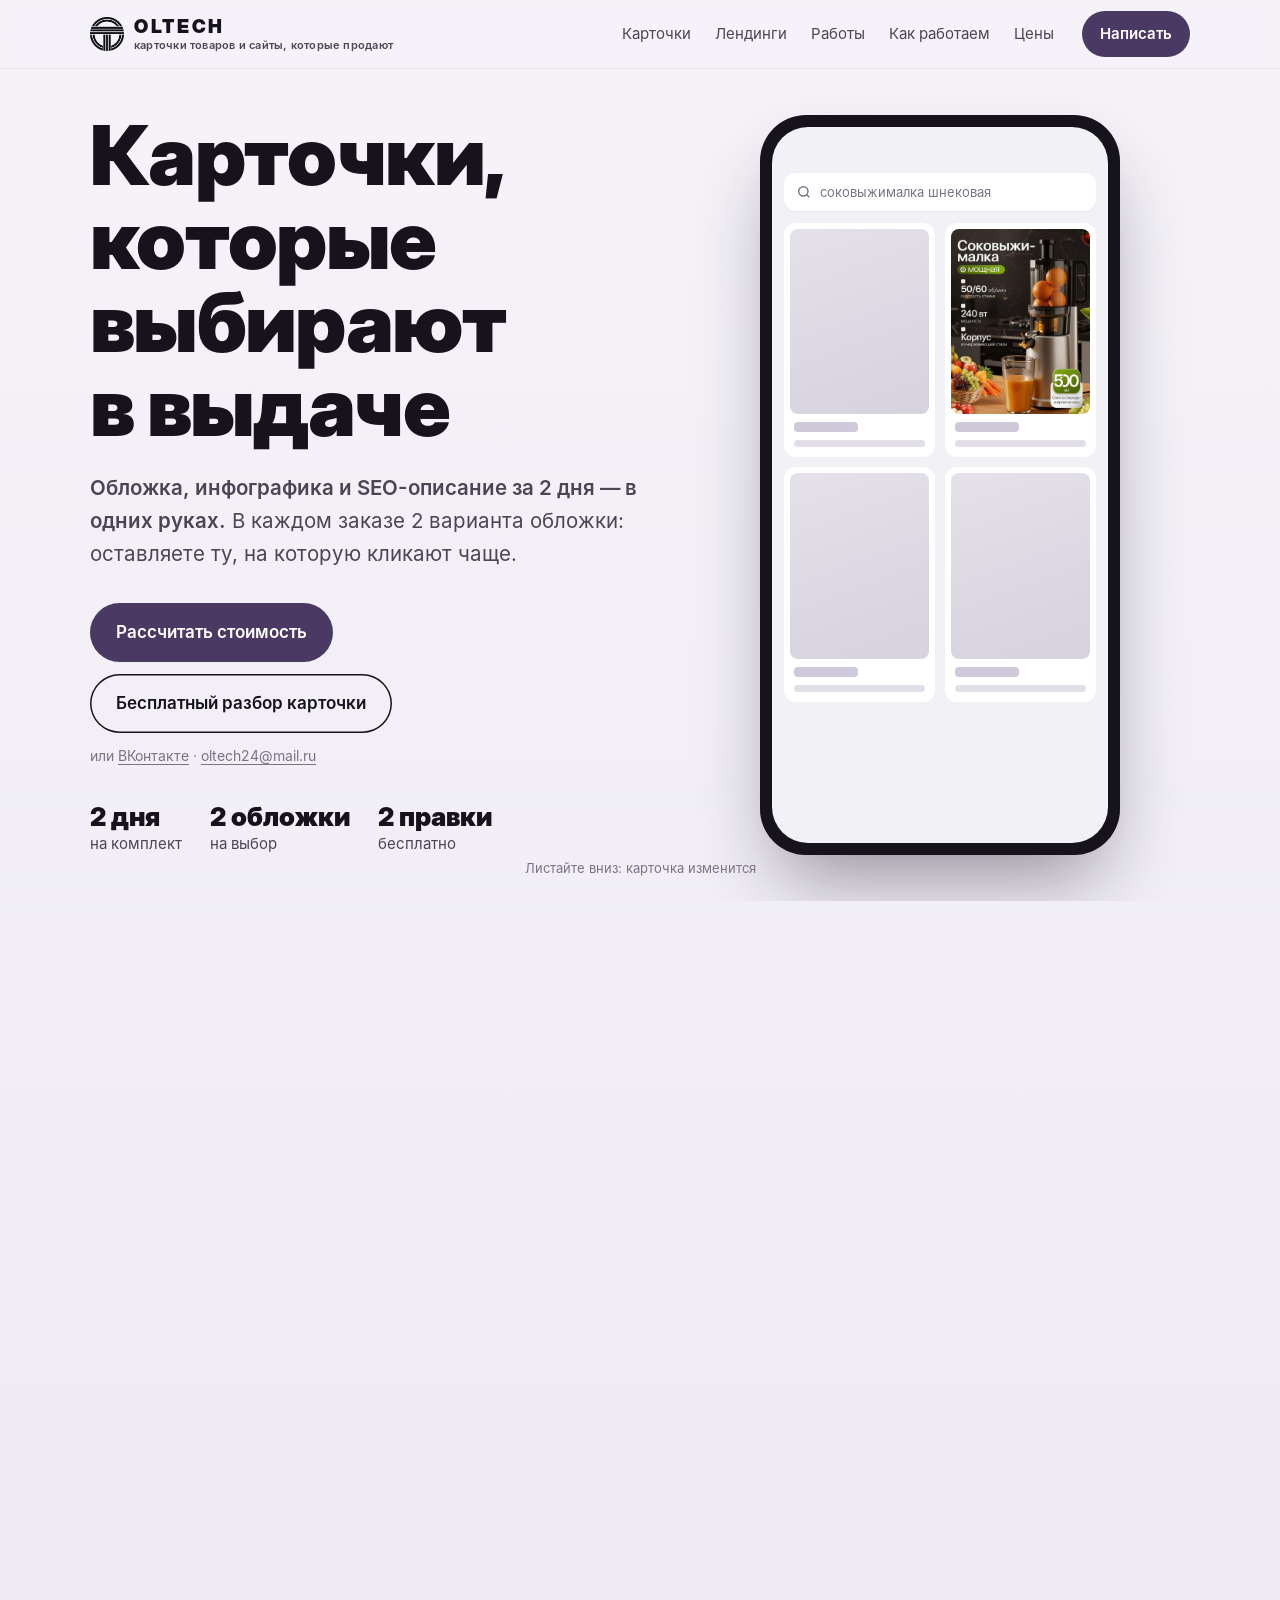
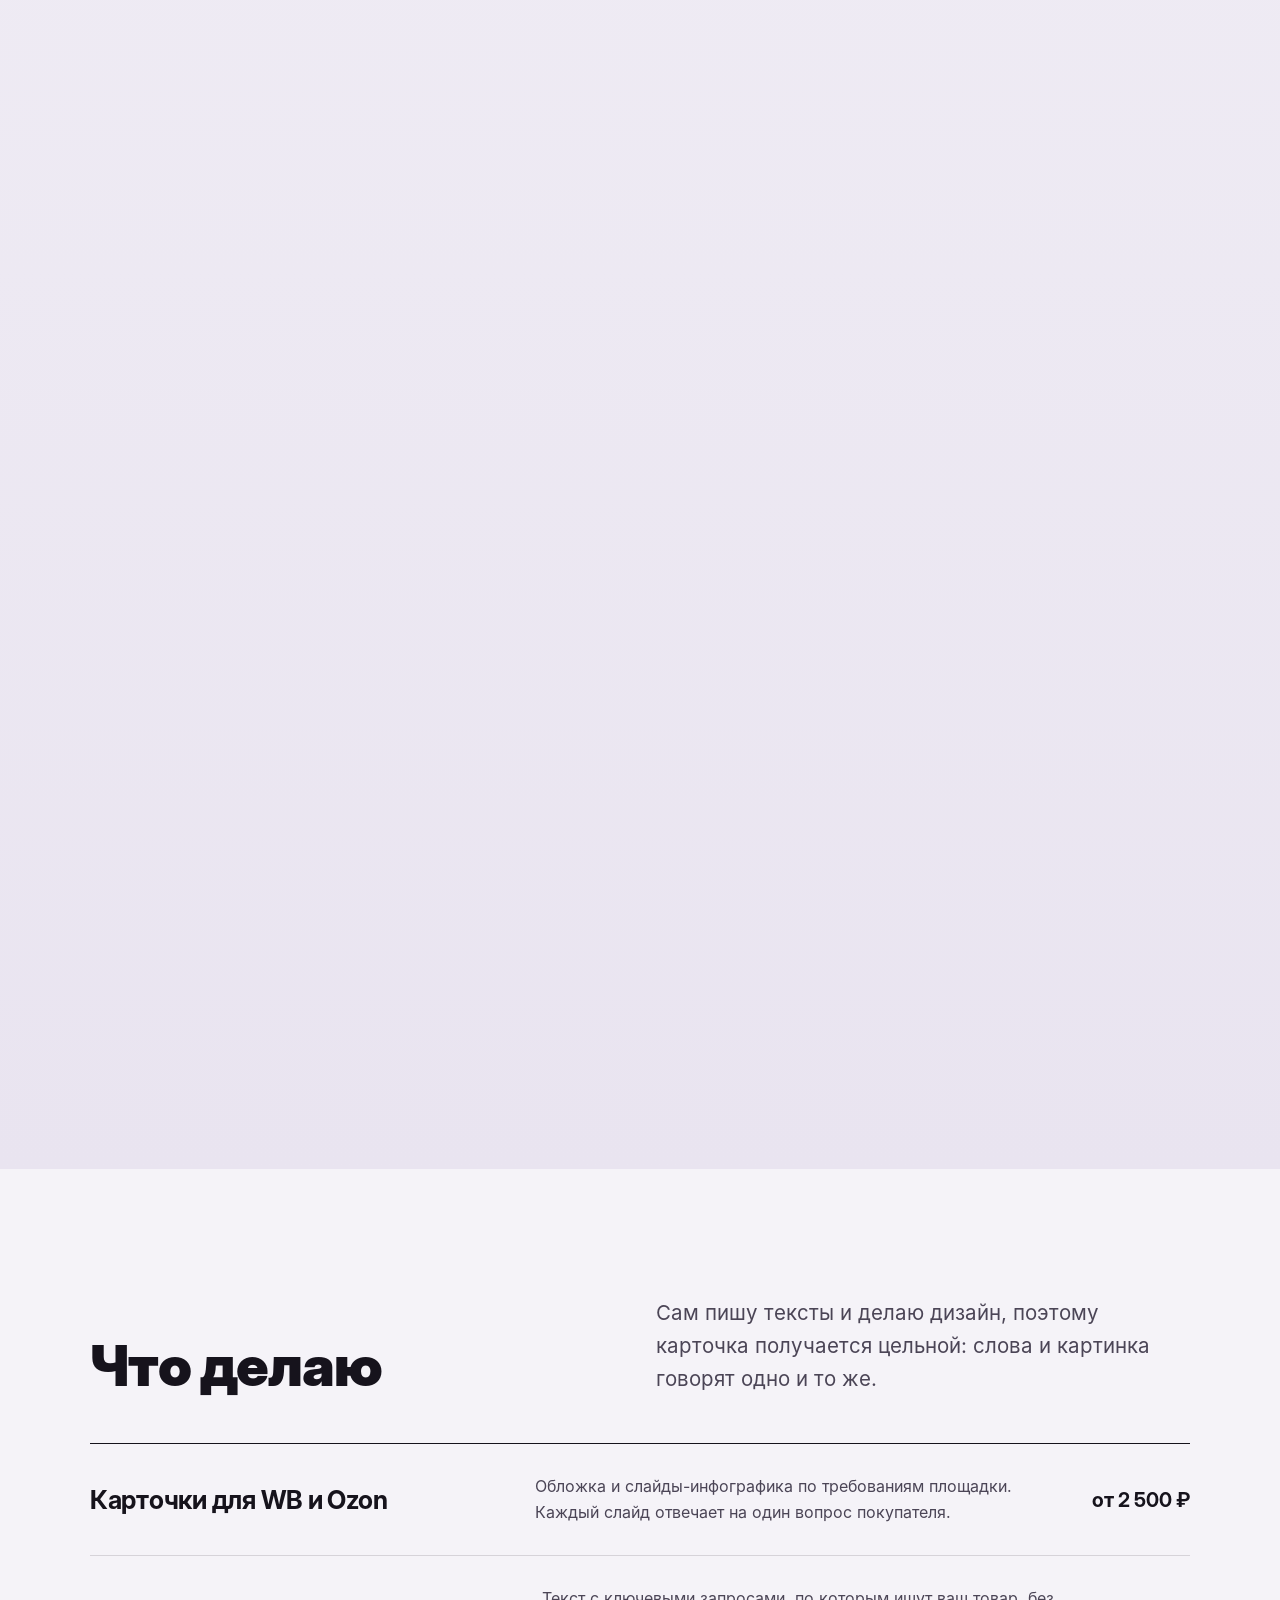
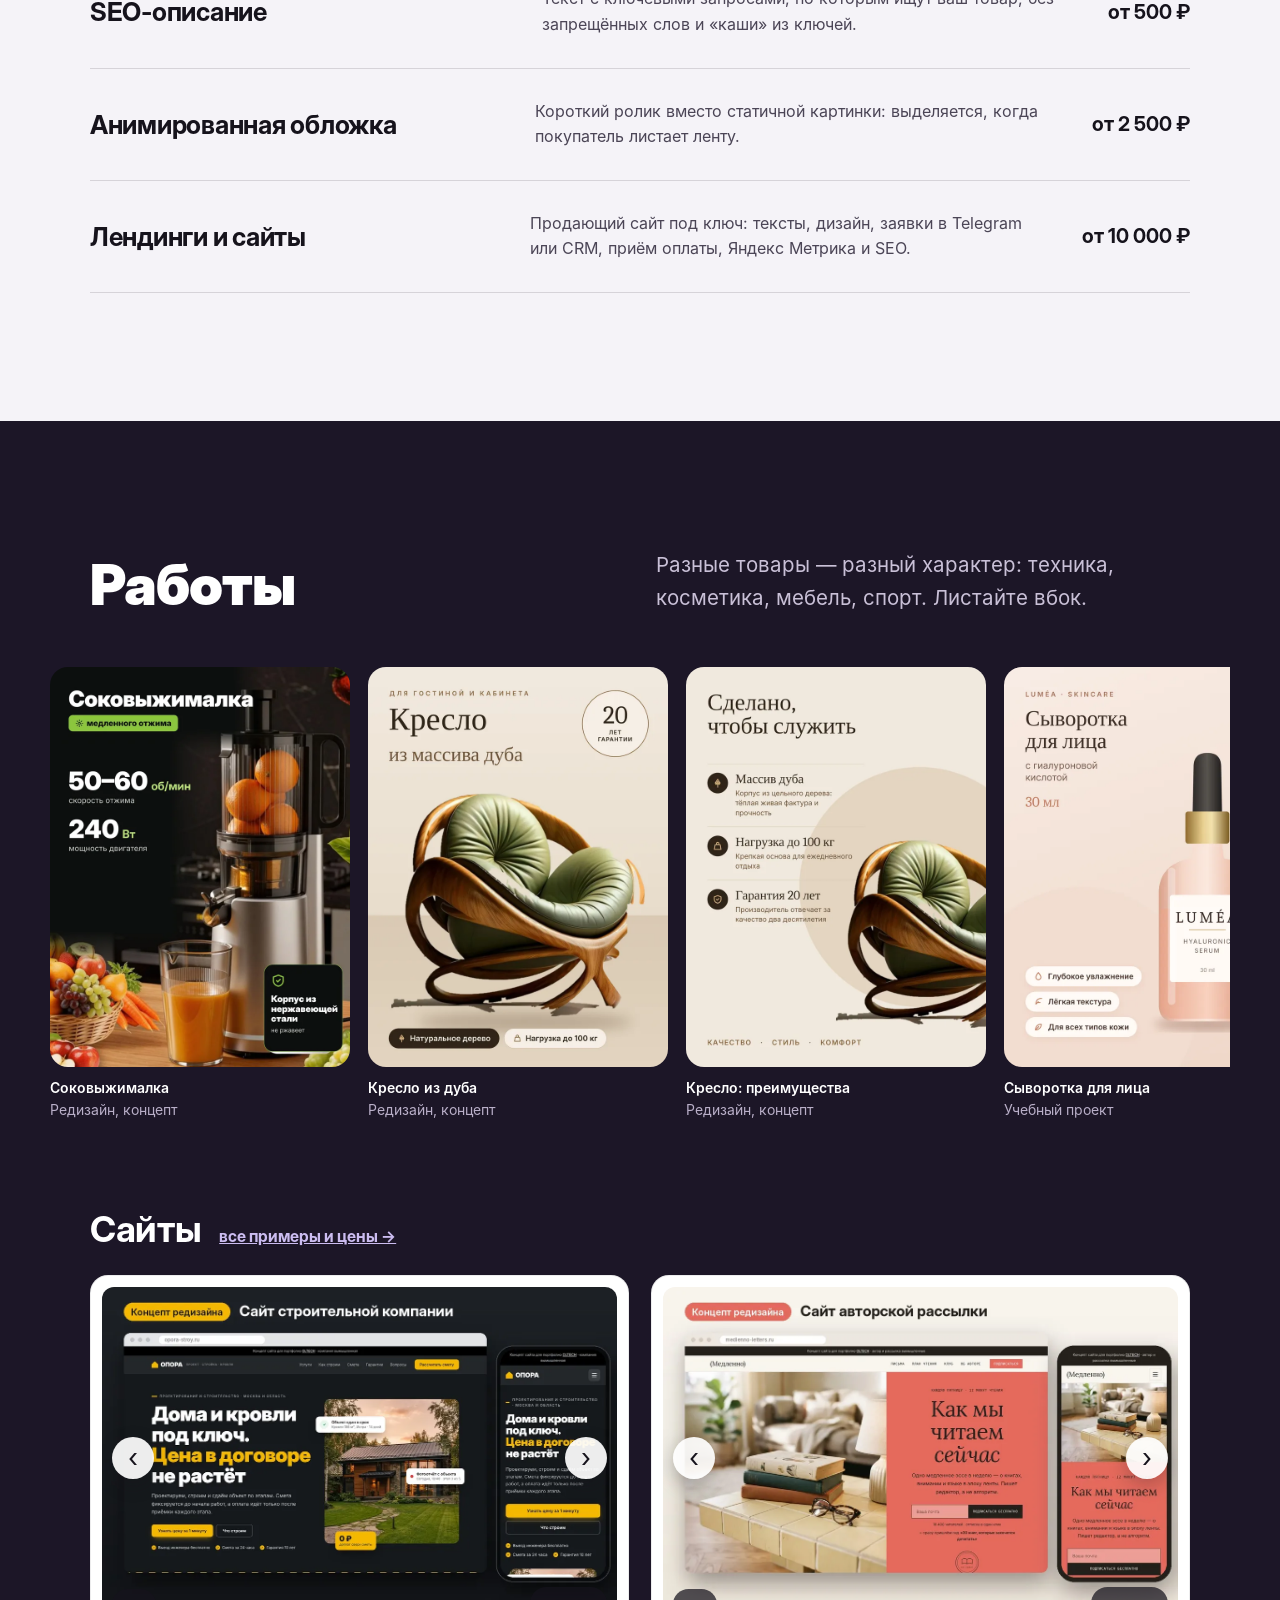
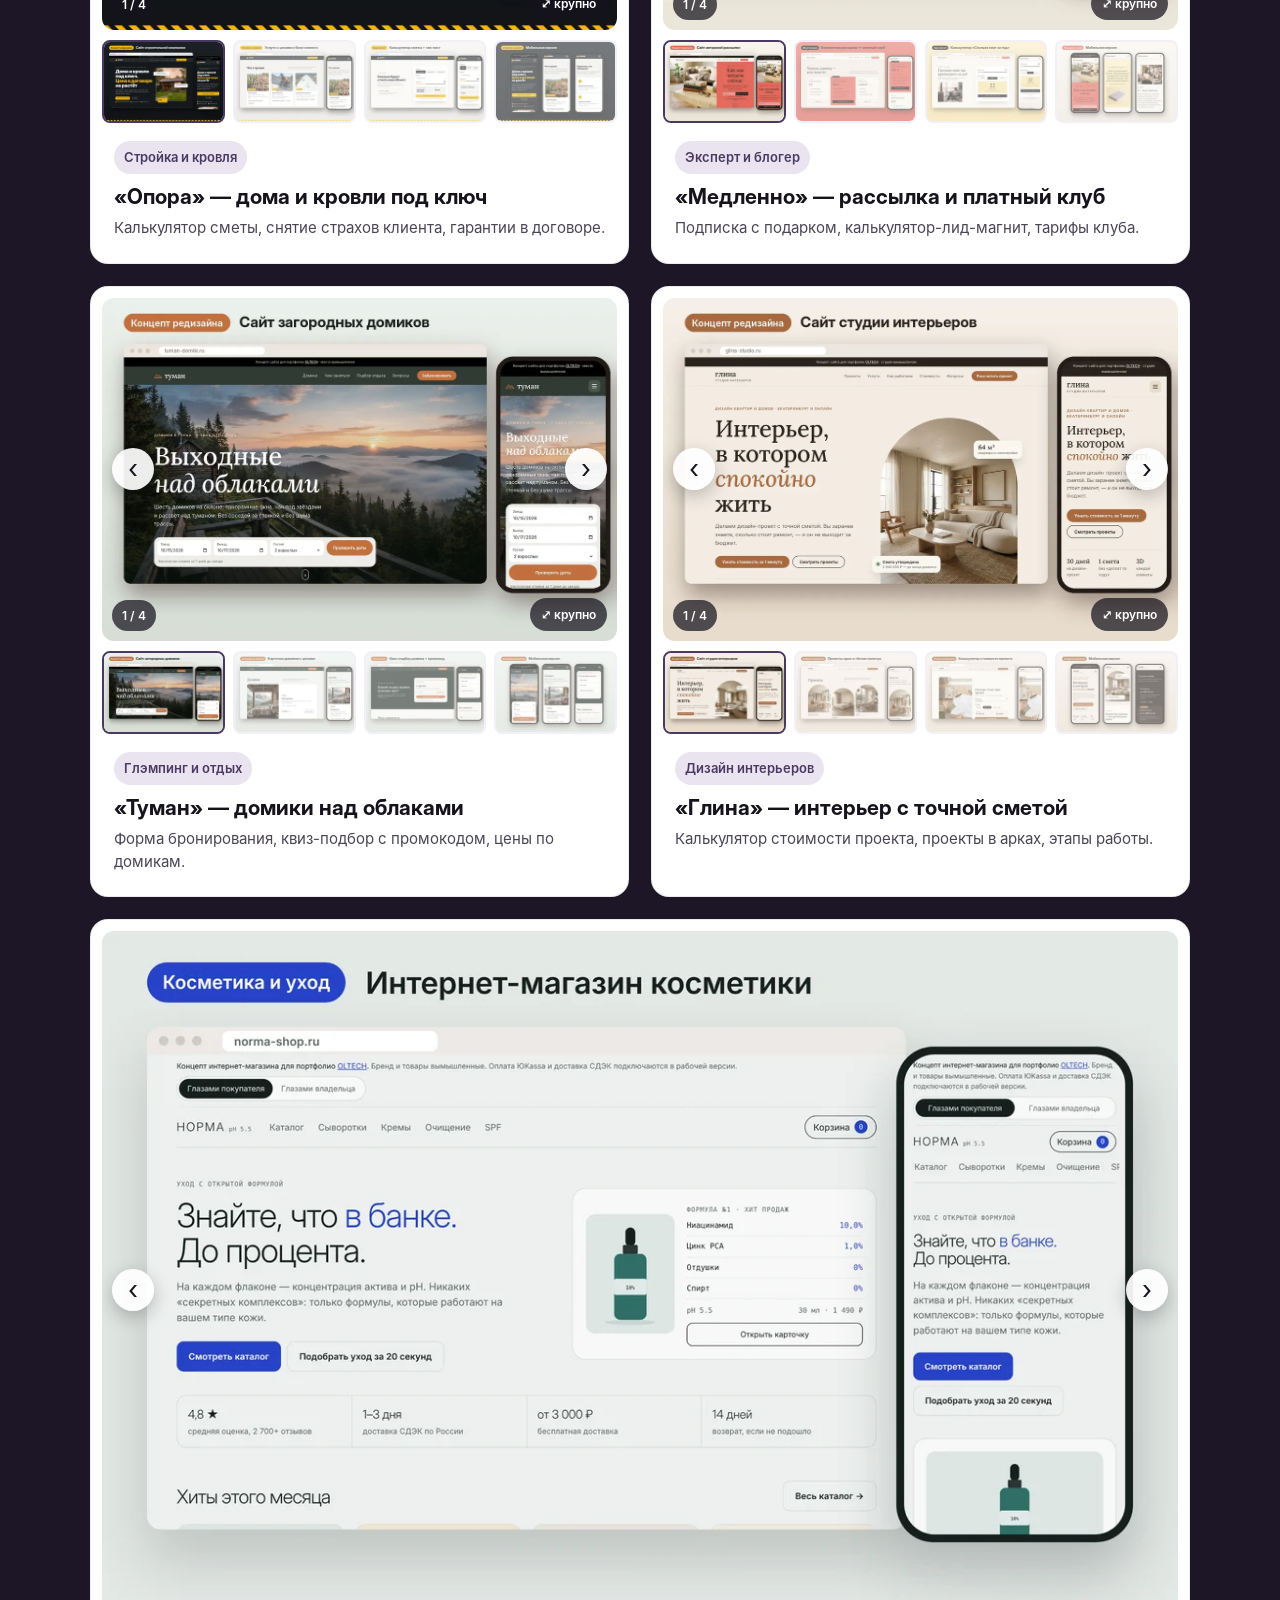
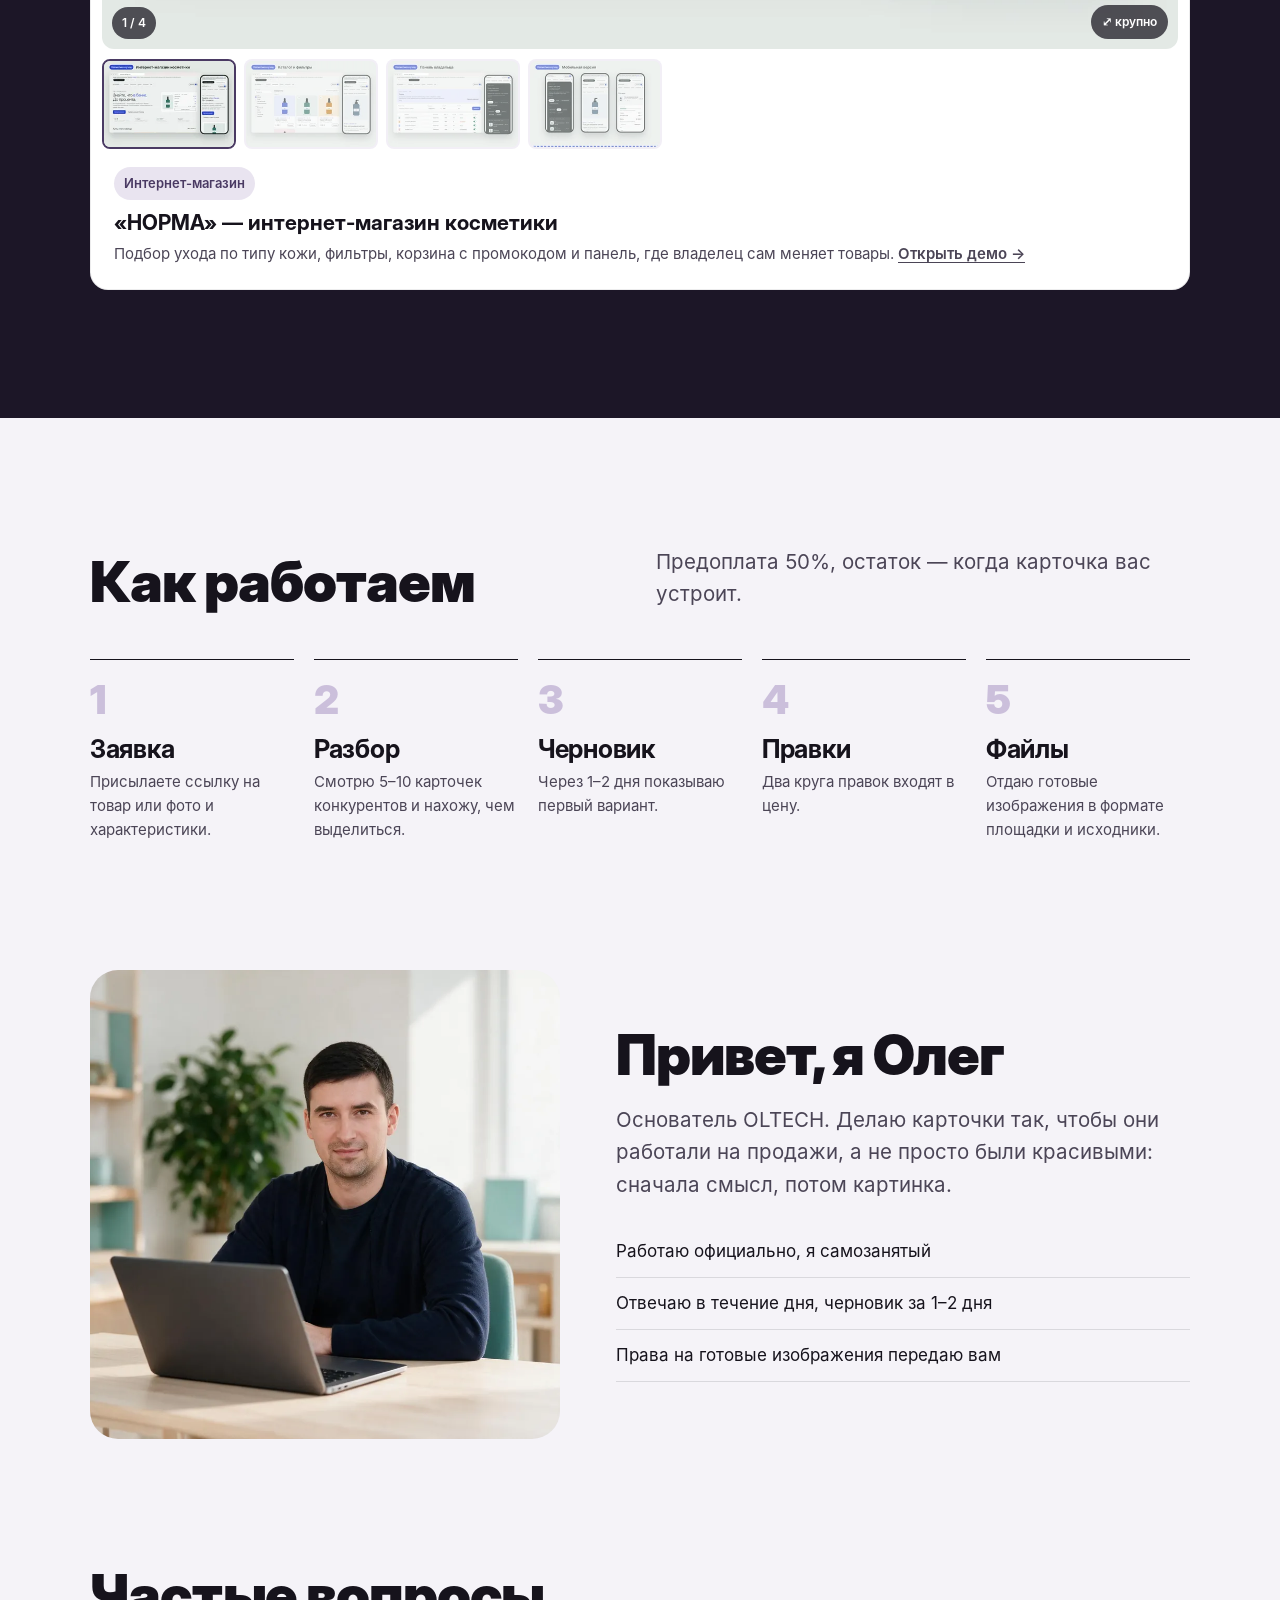
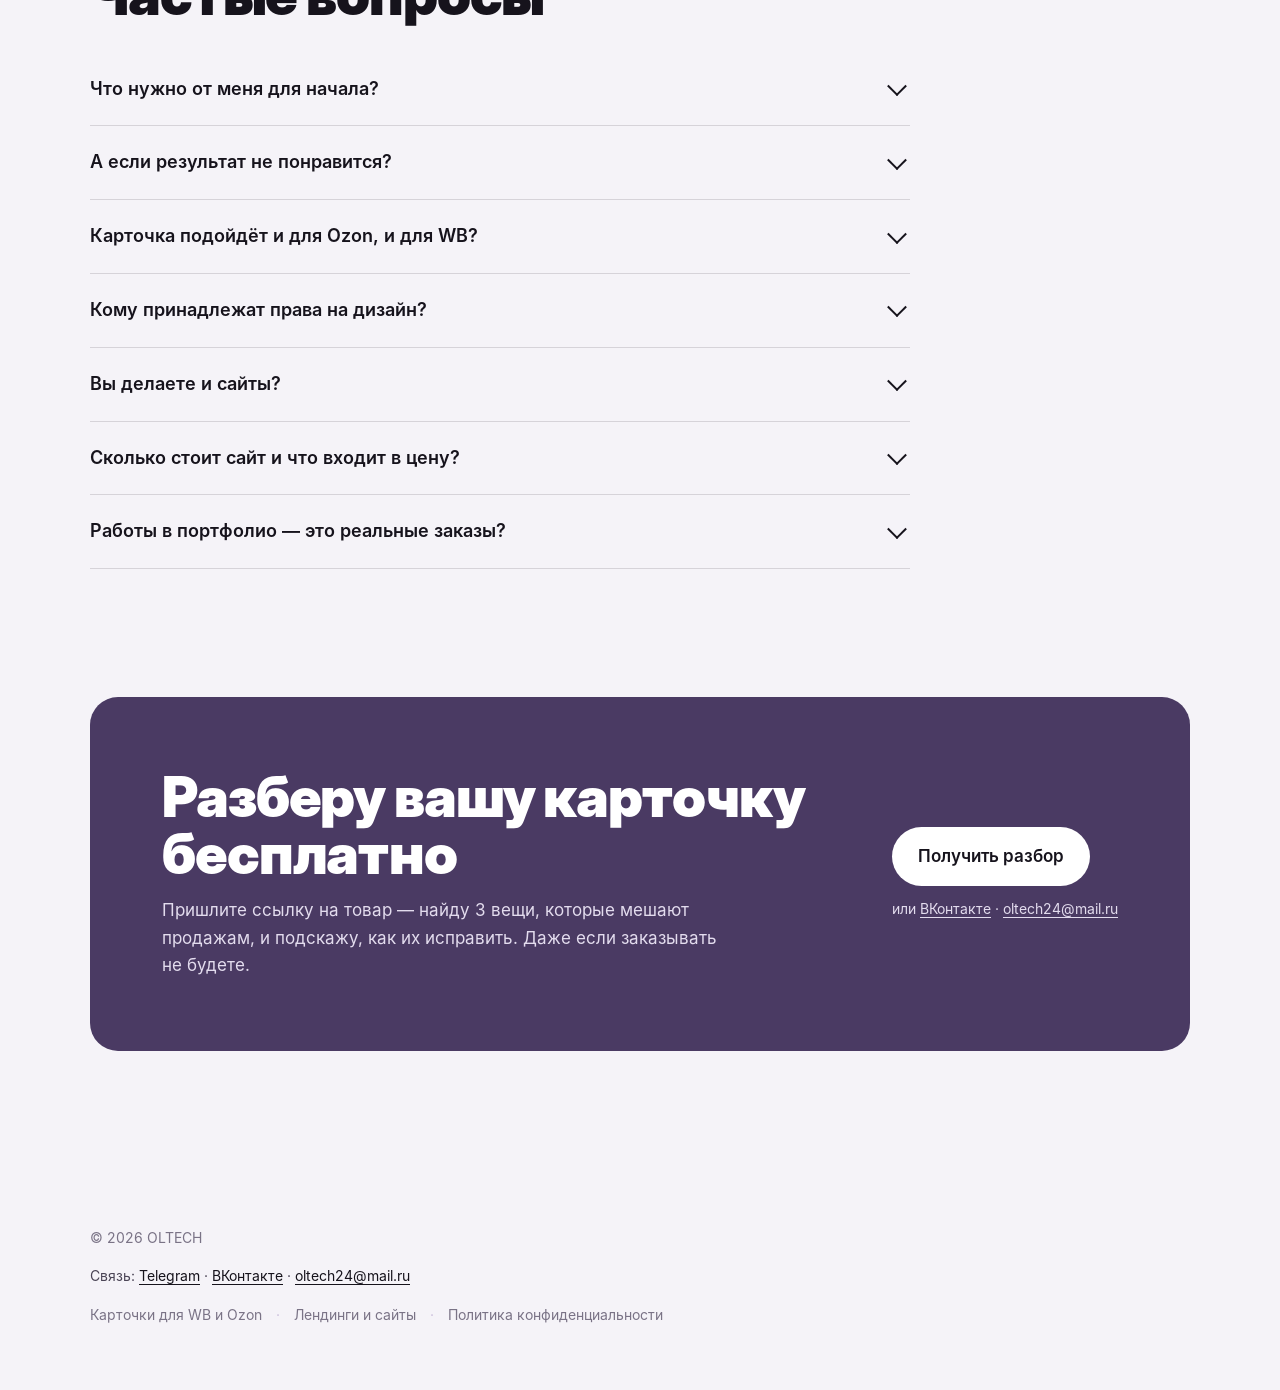
==== commit f21f33aa: "Портфолио: демо интернет-магазина косметики «НОРМА» - /portfolio/magazin/: витрина, подбор ухода, ка" ====
--- a/index.html
+++ b/index.html
@@ -15,7 +15,7 @@
 <link rel="icon" href="/favicon.png" type="image/png">
 <link rel="apple-touch-icon" href="/apple-touch-icon.png">
 <link rel="preload" href="/assets/fonts/inter-display-900.woff" as="font" type="font/woff" crossorigin>
-<link rel="stylesheet" href="/assets/css/style.css?v=18">
+<link rel="stylesheet" href="/assets/css/style.css?v=19">
 <script type="application/ld+json">
 {"@context":"https://schema.org","@type":"ProfessionalService","name":"OLTECH","url":"https://oltech24.ru/","logo":"https://oltech24.ru/assets/img/logo.png","image":"https://oltech24.ru/og.jpg","description":"Дизайн карточек товаров для Wildberries и Ozon, SEO-описания и лендинги.","areaServed":"RU","founder":{"@type":"Person","name":"Олег"},"email":"oltech24@mail.ru","sameAs":["https://vk.ru/id1036892390","https://t.me/olvr23"]}
 </script>
@@ -195,6 +195,23 @@
           <b>«Глина» — интерьер с точной сметой</b>
           <span class="site-txt">Калькулятор стоимости проекта, проекты в арках, этапы работы.</span>
         </article>
+        <article class="site site-wide">
+          <div class="site-car"><img src="/assets/img/sites/magazin-0.webp" alt="«НОРМА» — интернет-магазин косметики: первый экран" width="1100" height="733" loading="lazy">
+            <button class="car-p" type="button" aria-label="Предыдущий слайд">‹</button>
+            <button class="car-n" type="button" aria-label="Следующий слайд">›</button>
+            <button class="car-zoom" type="button" aria-label="«НОРМА» — интернет-магазин косметики: открыть крупно">⤢ крупно</button>
+            <span class="car-count" aria-hidden="true">1 / 4</span>
+          </div>
+          <div class="site-thumbs" role="group" aria-label="Страницы сайта">
+            <button type="button" class="on" aria-pressed="true" data-full="/assets/img/sites/magazin-0.webp" data-alt="«НОРМА» — интернет-магазин косметики: первый экран" title="Первый экран"><img src="/assets/img/sites/magazin-0-t.webp" alt="Первый экран" width="240" height="160" loading="lazy"></button>
+            <button type="button" aria-pressed="false" data-full="/assets/img/sites/magazin-1.webp" data-alt="«НОРМА» — интернет-магазин косметики: каталог и фильтры" title="Каталог и фильтры"><img src="/assets/img/sites/magazin-1-t.webp" alt="Каталог и фильтры" width="240" height="160" loading="lazy"></button>
+            <button type="button" aria-pressed="false" data-full="/assets/img/sites/magazin-2.webp" data-alt="«НОРМА» — интернет-магазин косметики: панель владельца" title="Панель владельца"><img src="/assets/img/sites/magazin-2-t.webp" alt="Панель владельца" width="240" height="160" loading="lazy"></button>
+            <button type="button" aria-pressed="false" data-full="/assets/img/sites/magazin-3.webp" data-alt="«НОРМА» — интернет-магазин косметики: мобильная версия" title="Мобильная версия"><img src="/assets/img/sites/magazin-3-t.webp" alt="Мобильная версия" width="240" height="160" loading="lazy"></button>
+          </div>
+          <span class="site-tag">Интернет-магазин</span>
+          <b>«НОРМА» — интернет-магазин косметики</b>
+          <span class="site-txt">Подбор ухода по типу кожи, фильтры, корзина с промокодом и панель, где владелец сам меняет товары. <a href="/portfolio/magazin/" target="_blank" rel="noopener">Открыть демо →</a></span>
+        </article>
       </div>
     </div>
   </section>
--- a/assets/css/style.css
+++ b/assets/css/style.css
@@ -391,6 +391,8 @@
 .site b{margin:0 12px;font-family:var(--display);font-weight:700;font-size:21px;line-height:1.2}
 
 .site-txt{margin:8px 12px 0;color:var(--ink-2);font-size:15px;line-height:1.5}
+@media(min-width:761px){.site-wide{grid-column:1/-1}.site-wide .site-thumbs{max-width:560px}}
+.site-txt a{color:inherit;font-weight:600;text-decoration:underline;text-underline-offset:3px}
 @media(max-width:760px){.sites{grid-template-columns:1fr}}
 .sites-h{display:flex;flex-wrap:wrap;align-items:baseline;gap:8px 18px;margin:64px 0 24px;font-size:clamp(26px,3vw,36px)}
 .sites-h a{font-family:inherit;font-size:16px;font-weight:600;letter-spacing:0;color:var(--plum)}
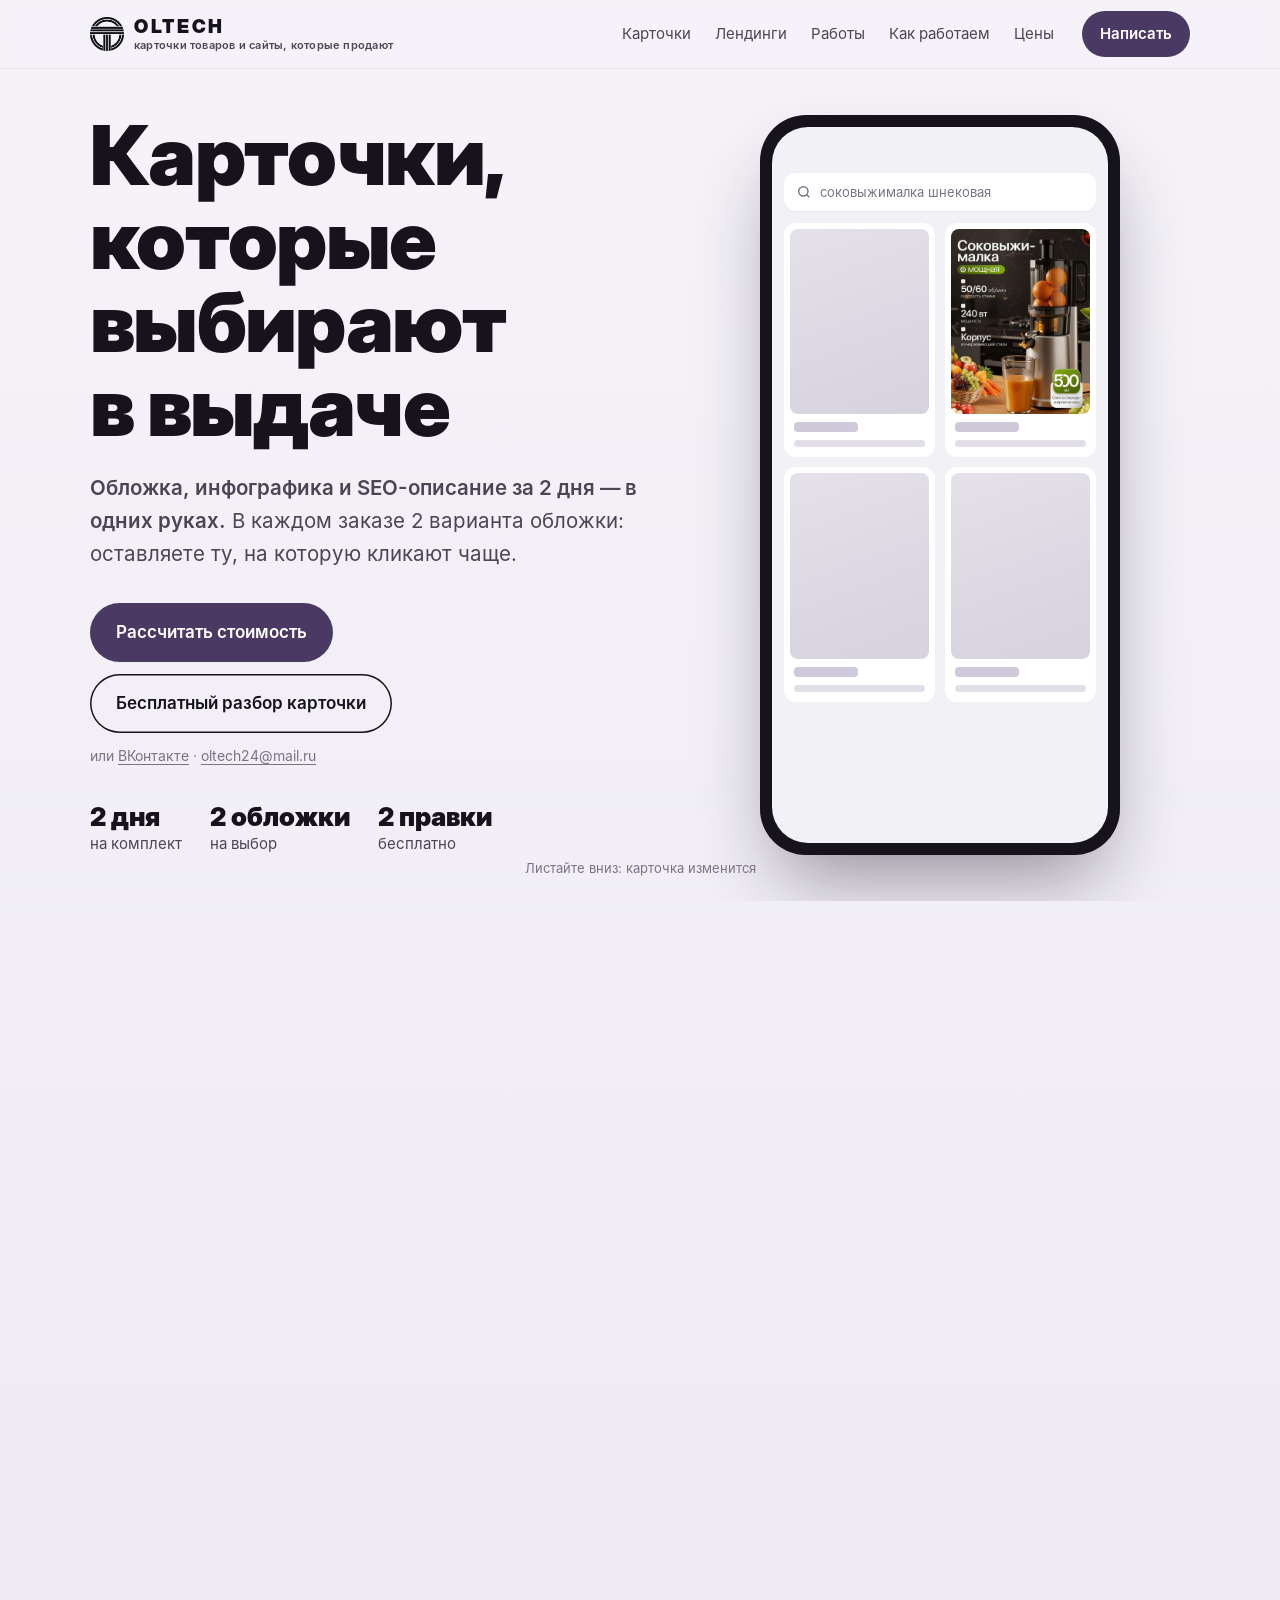
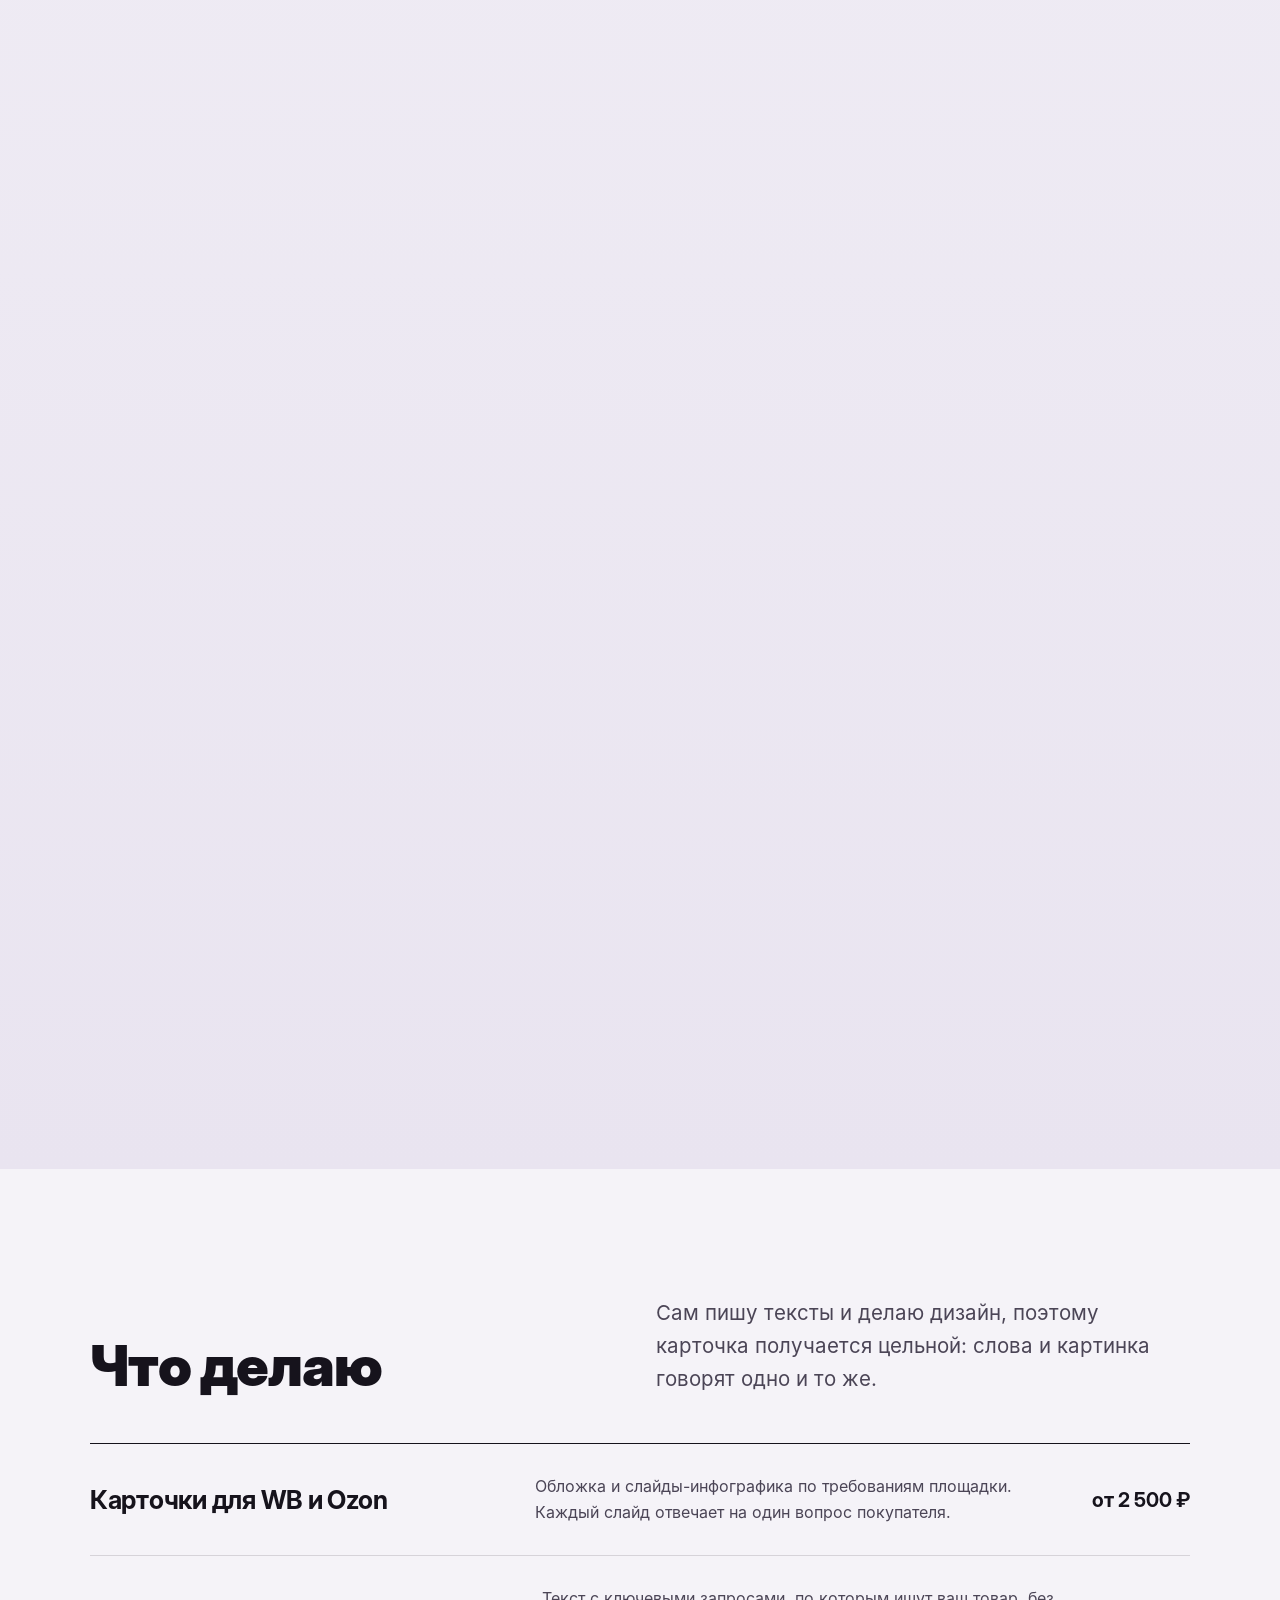
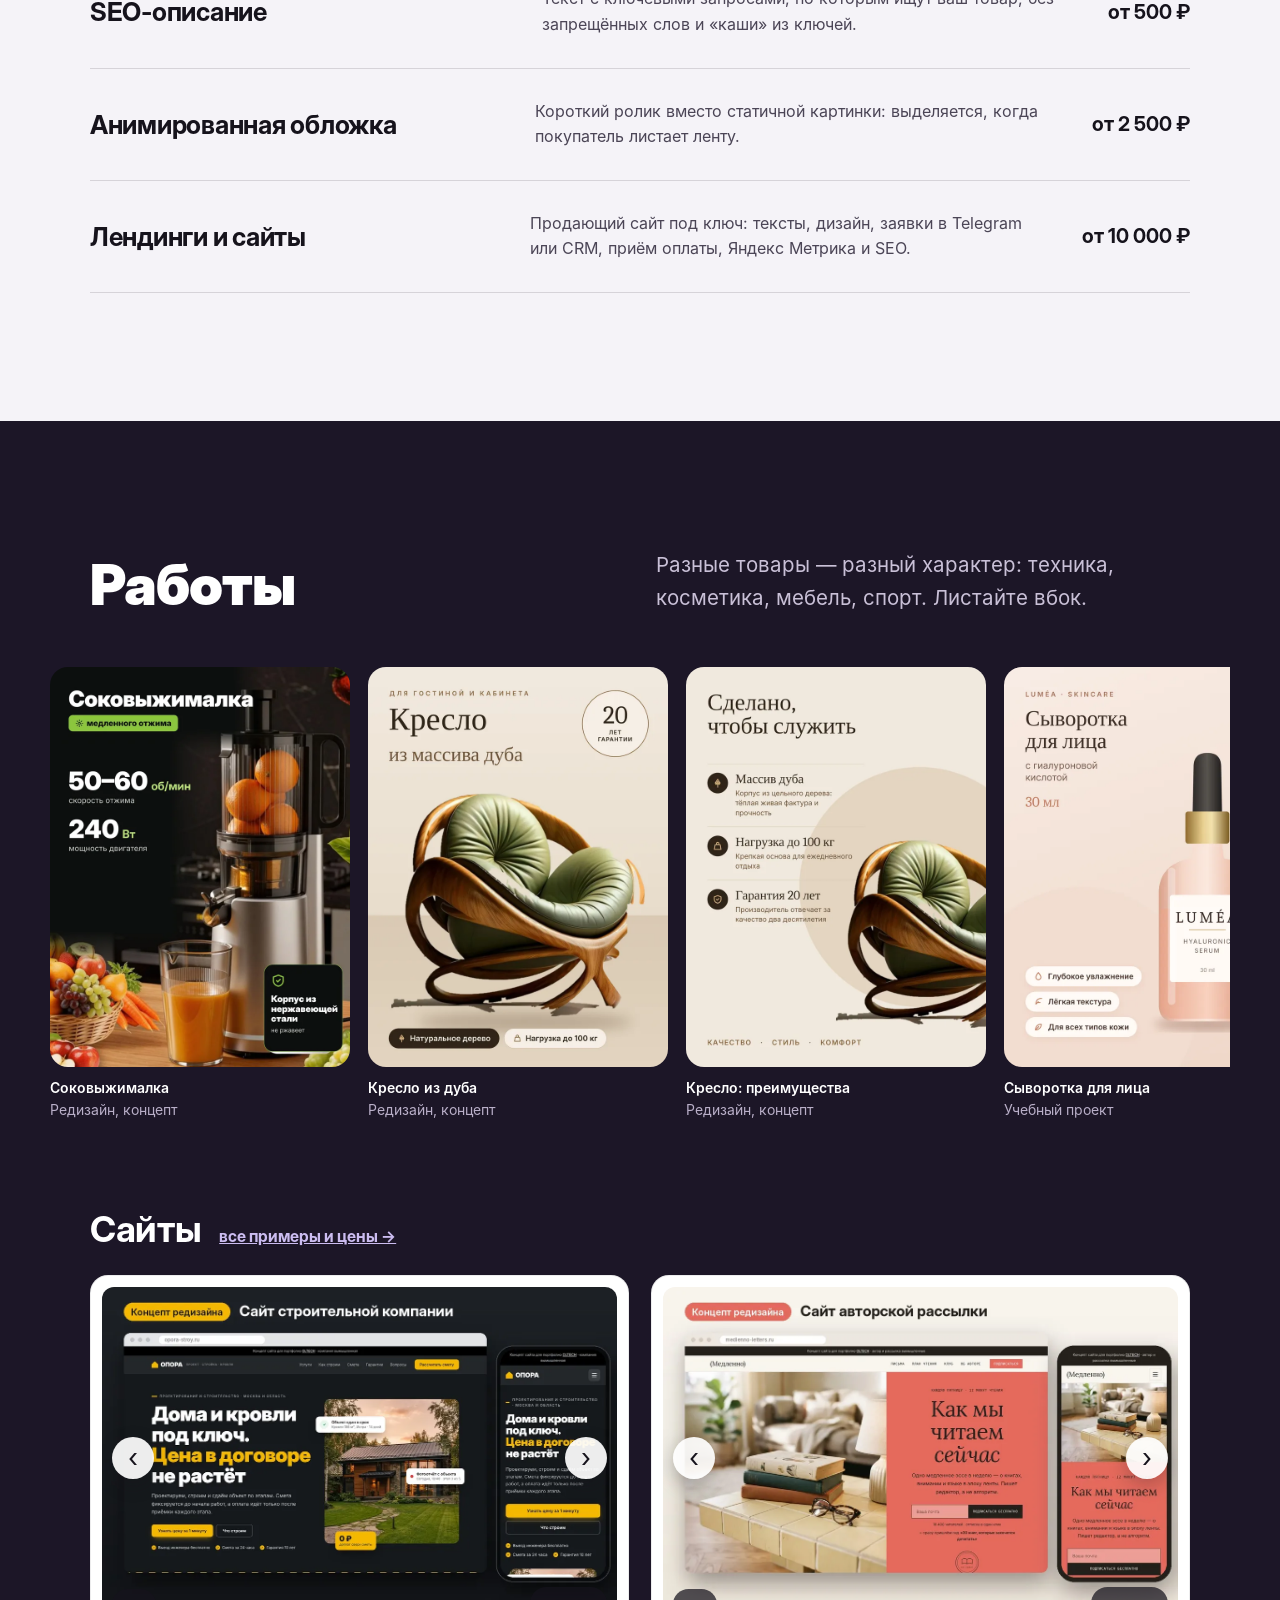
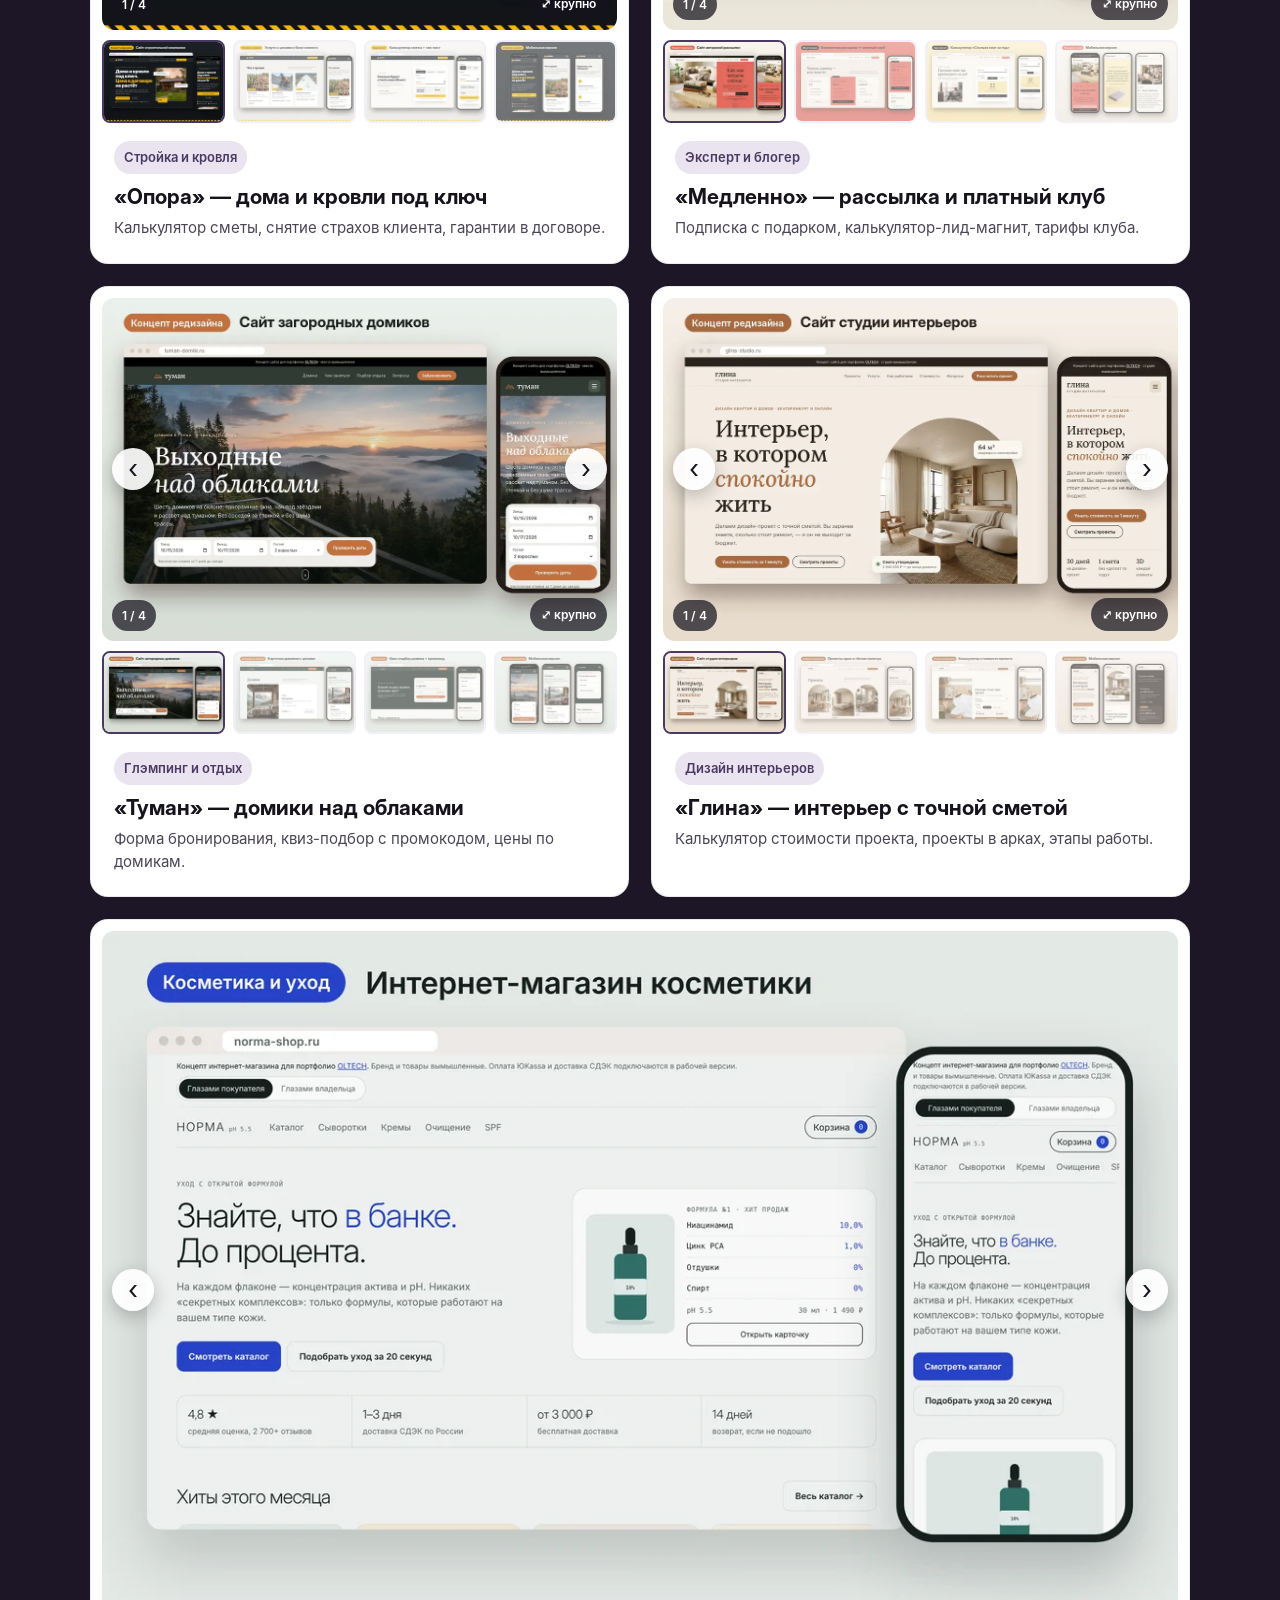
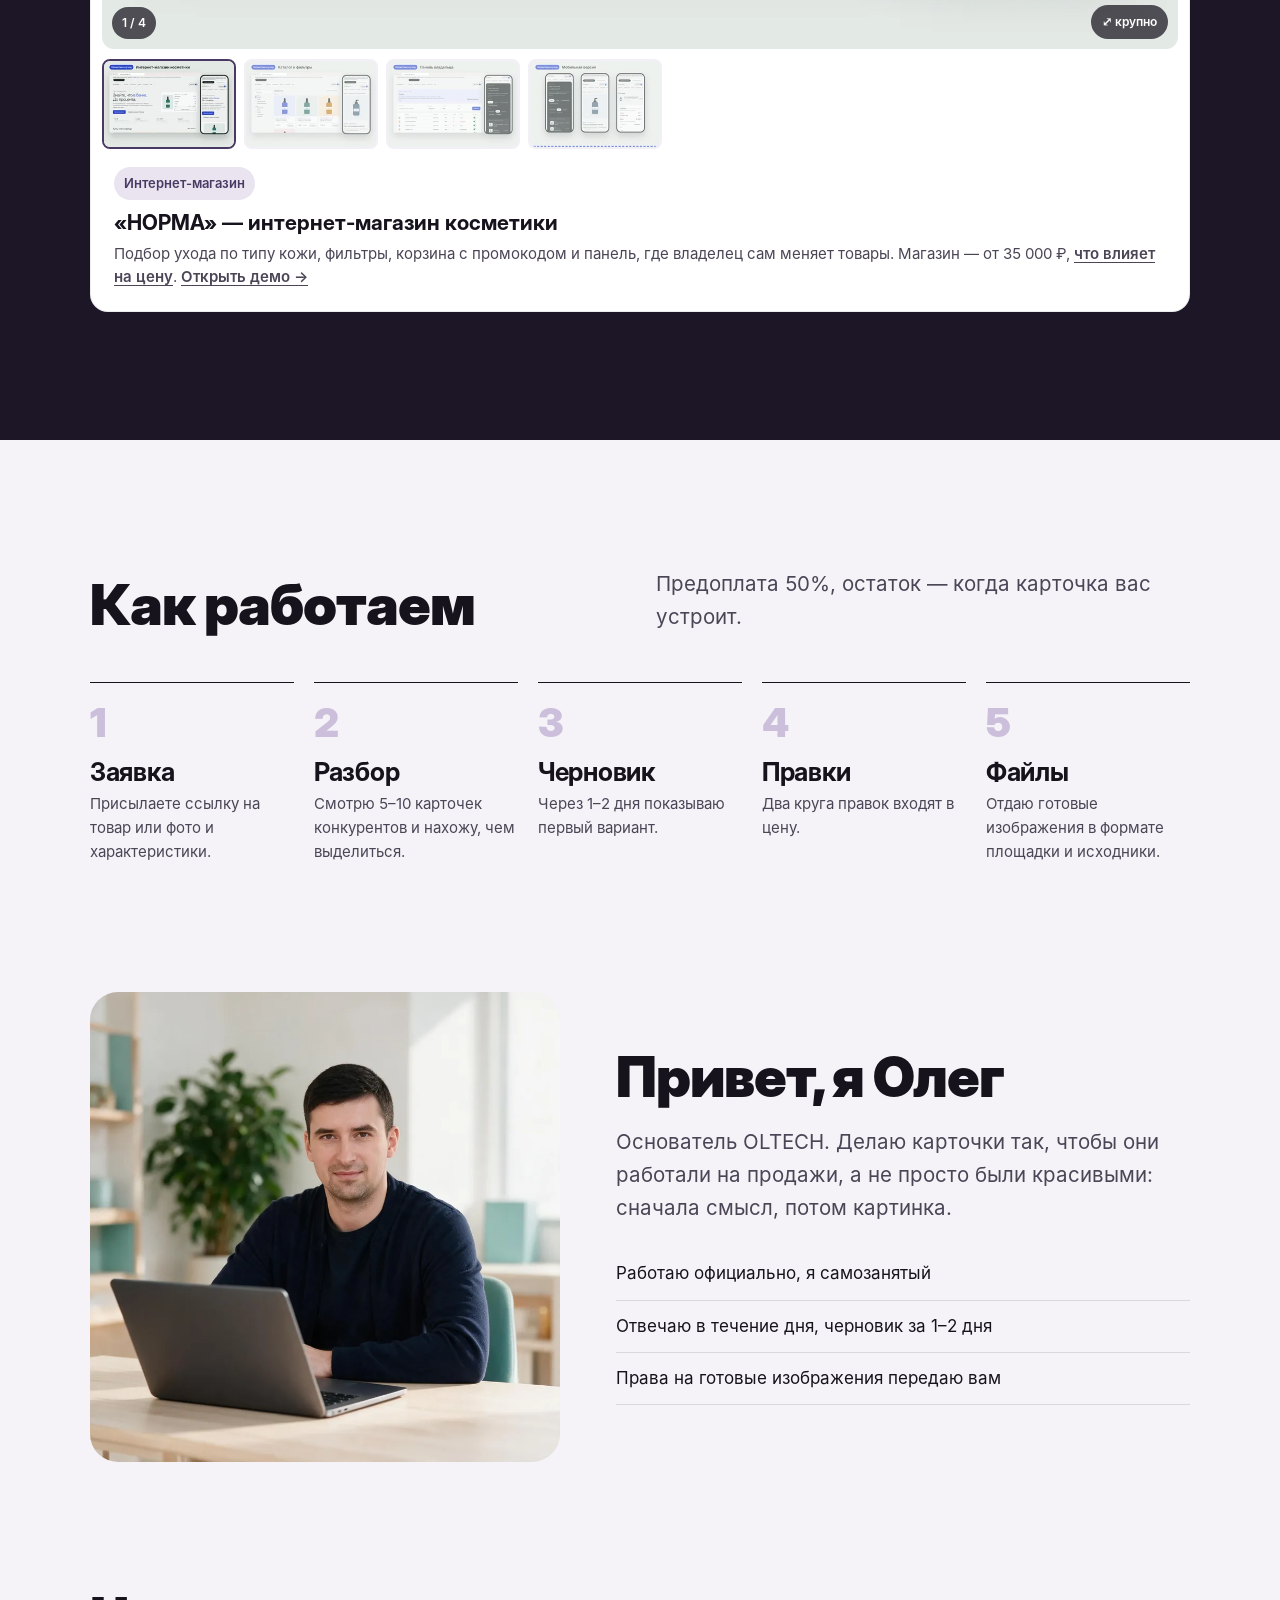
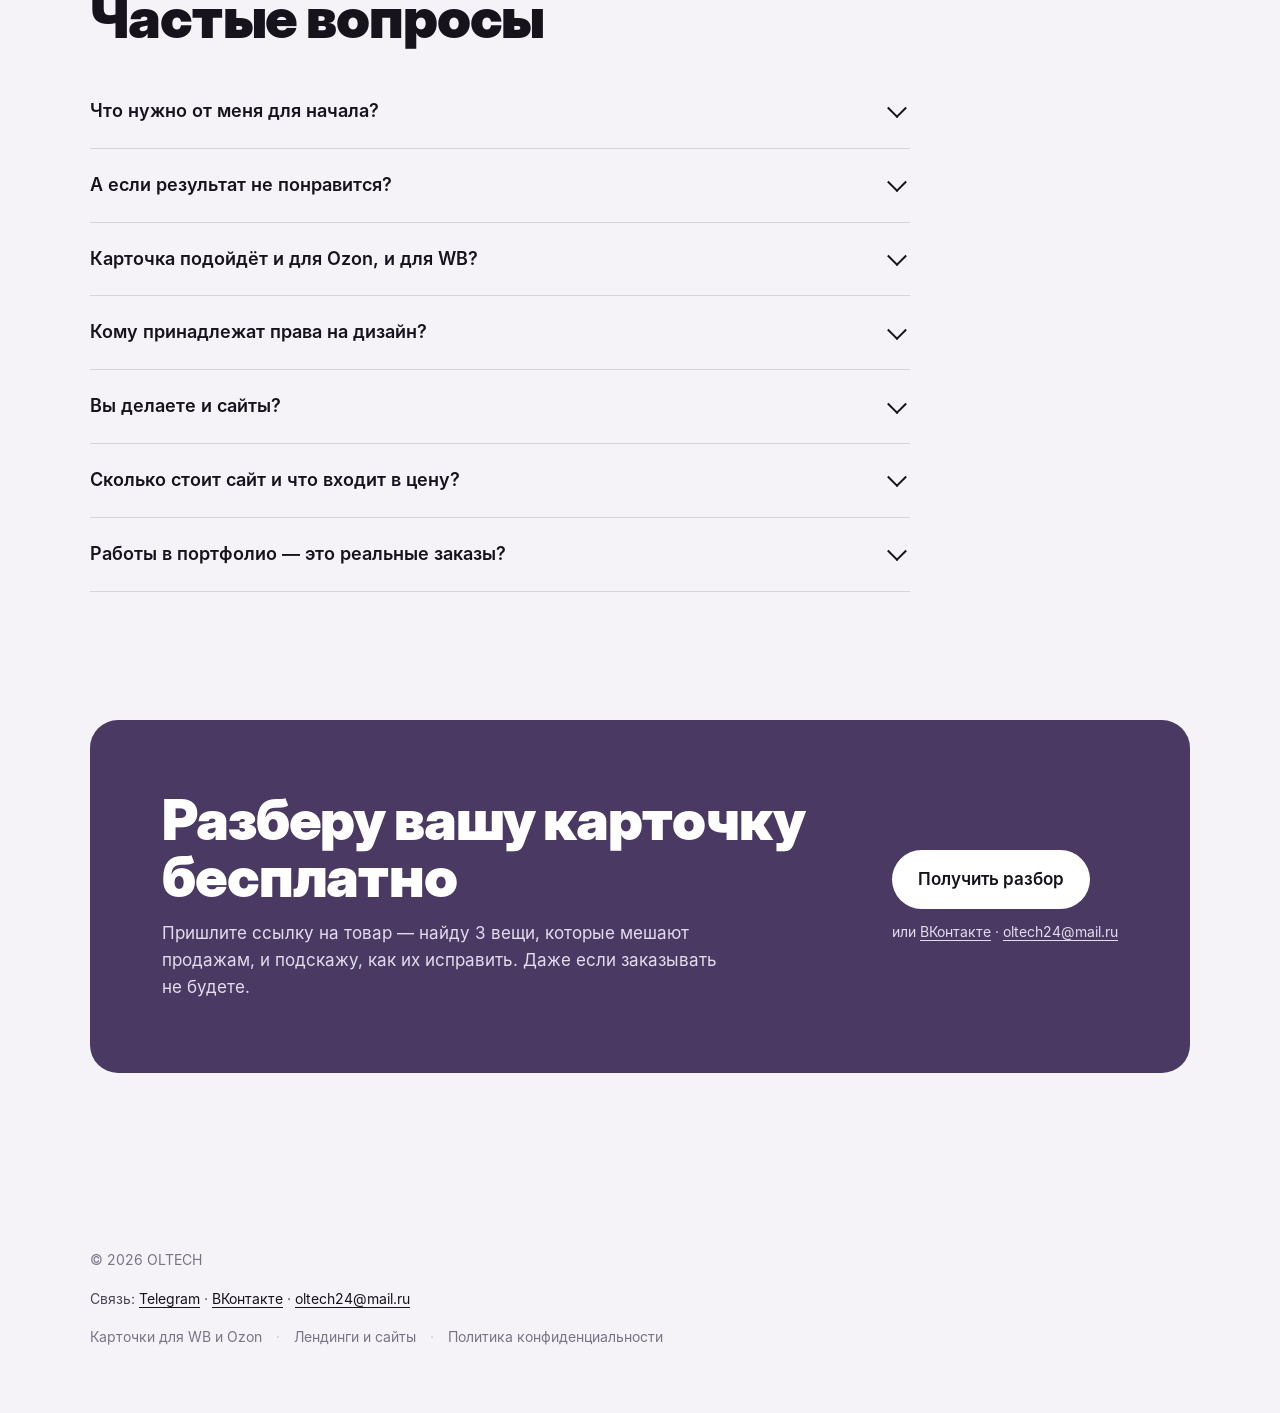
==== commit a75a7a93: "Цены: раздел «Интернет-магазины» — пакеты от 35 000 ₽ и что влияет на цену Co-Authored-By: Claude Op" ====
--- a/index.html
+++ b/index.html
@@ -210,7 +210,7 @@
           </div>
           <span class="site-tag">Интернет-магазин</span>
           <b>«НОРМА» — интернет-магазин косметики</b>
-          <span class="site-txt">Подбор ухода по типу кожи, фильтры, корзина с промокодом и панель, где владелец сам меняет товары. <a href="/portfolio/magazin/" target="_blank" rel="noopener">Открыть демо →</a></span>
+          <span class="site-txt">Подбор ухода по типу кожи, фильтры, корзина с промокодом и панель, где владелец сам меняет товары. Магазин — от 35 000 ₽, <a href="/ceny/#shop">что влияет на цену</a>. <a href="/portfolio/magazin/" target="_blank" rel="noopener">Открыть демо →</a></span>
         </article>
       </div>
     </div>
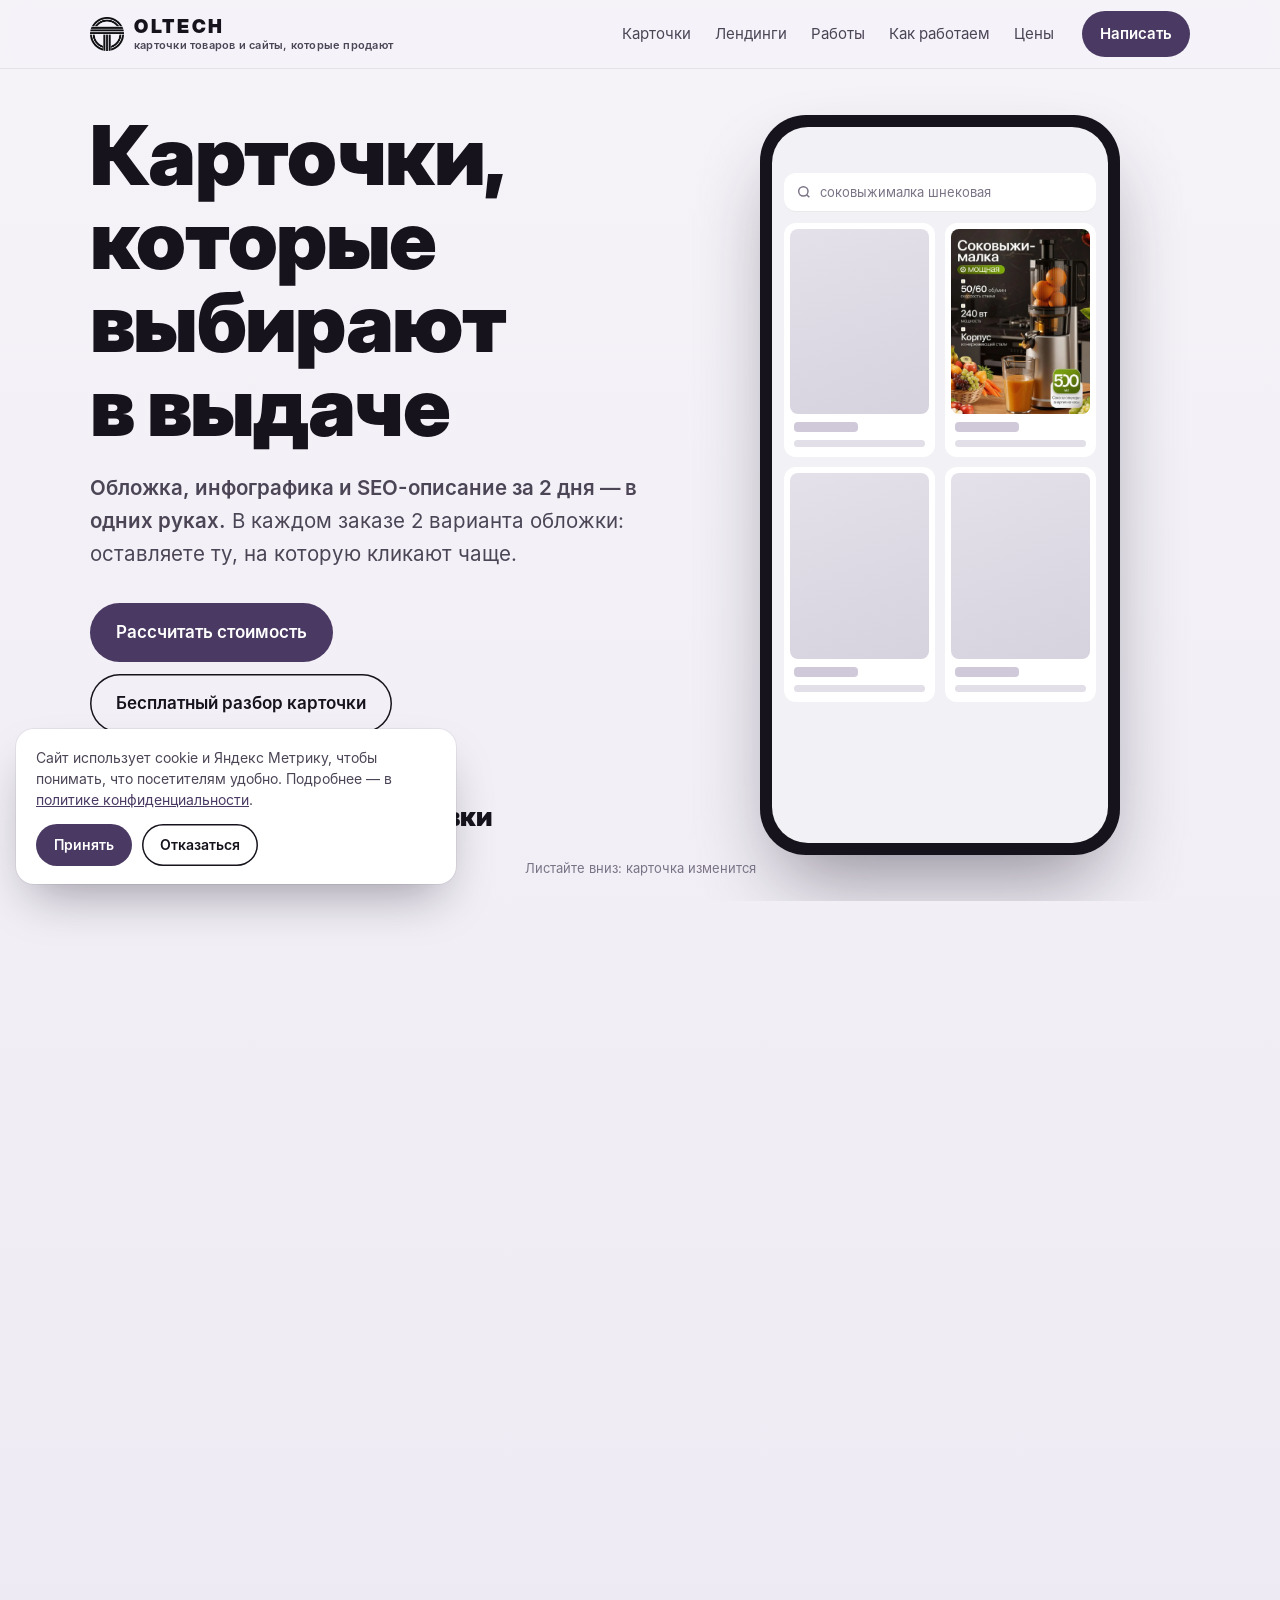
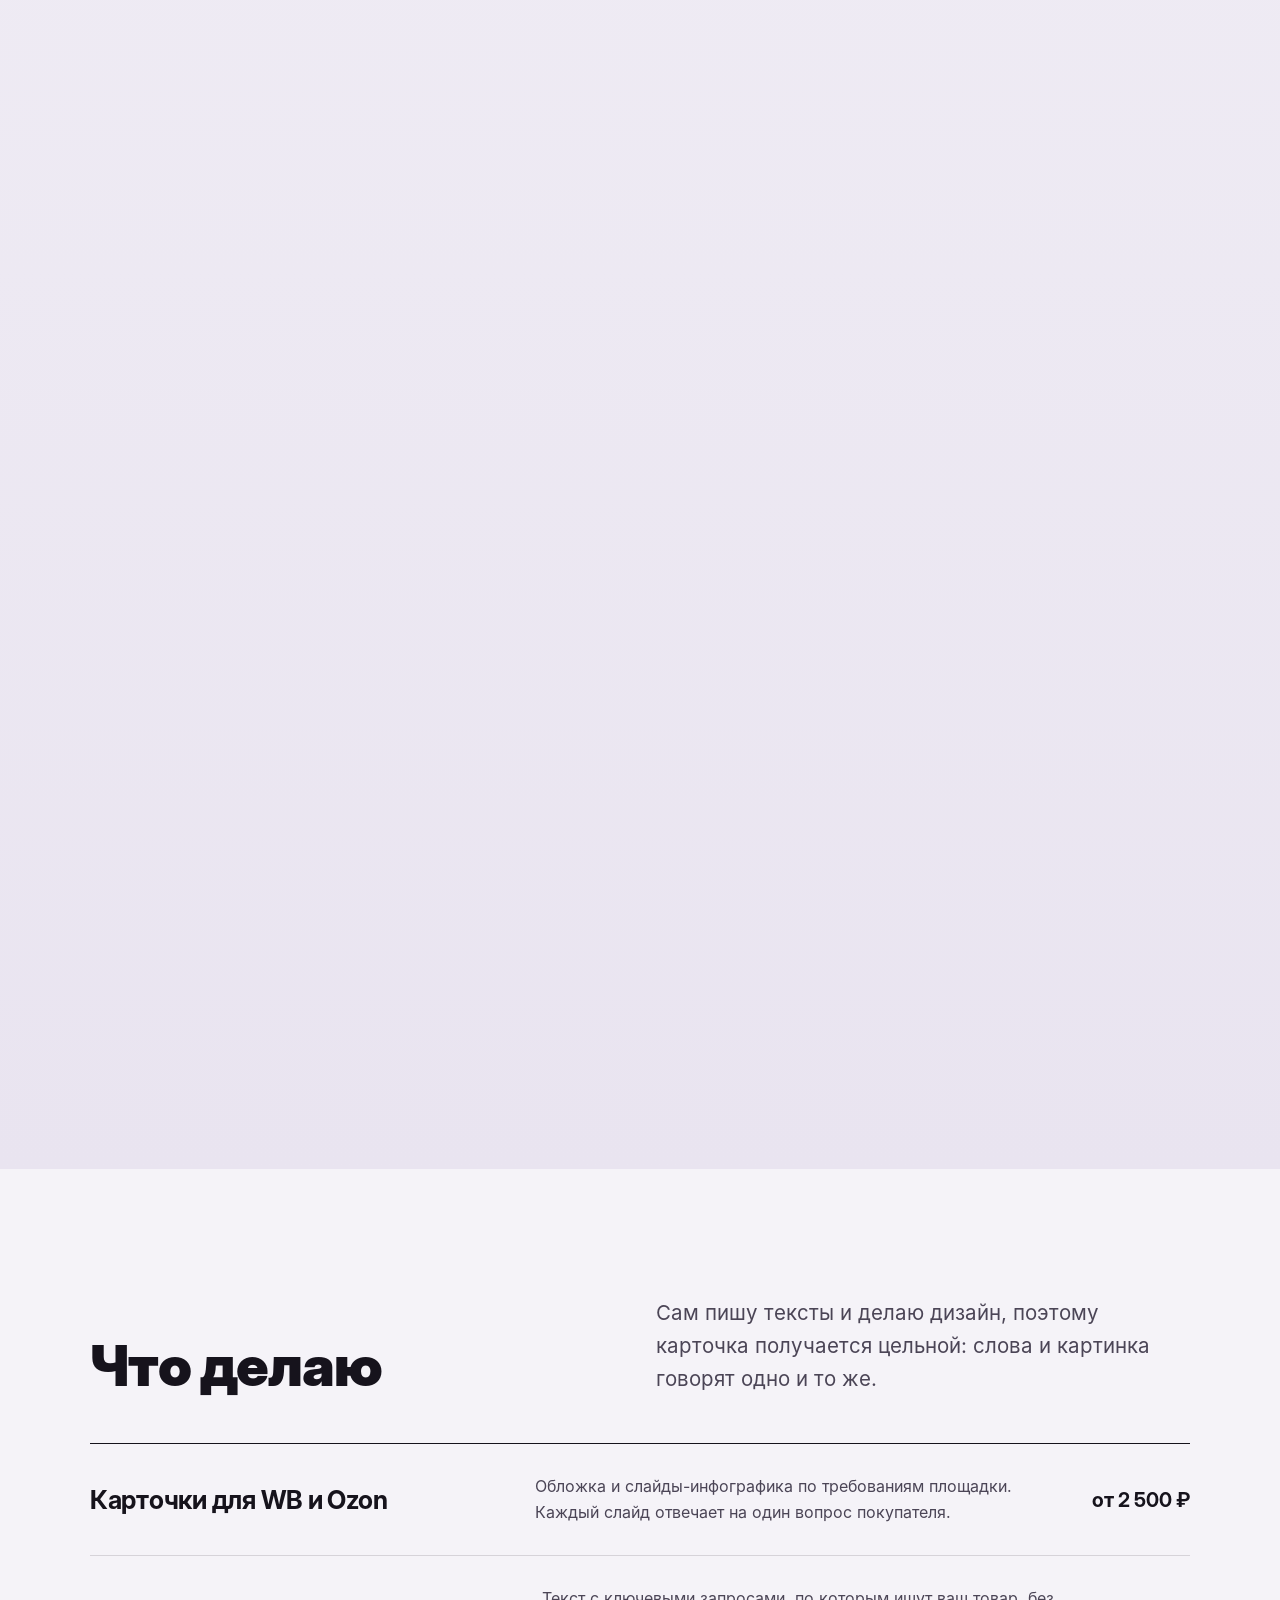
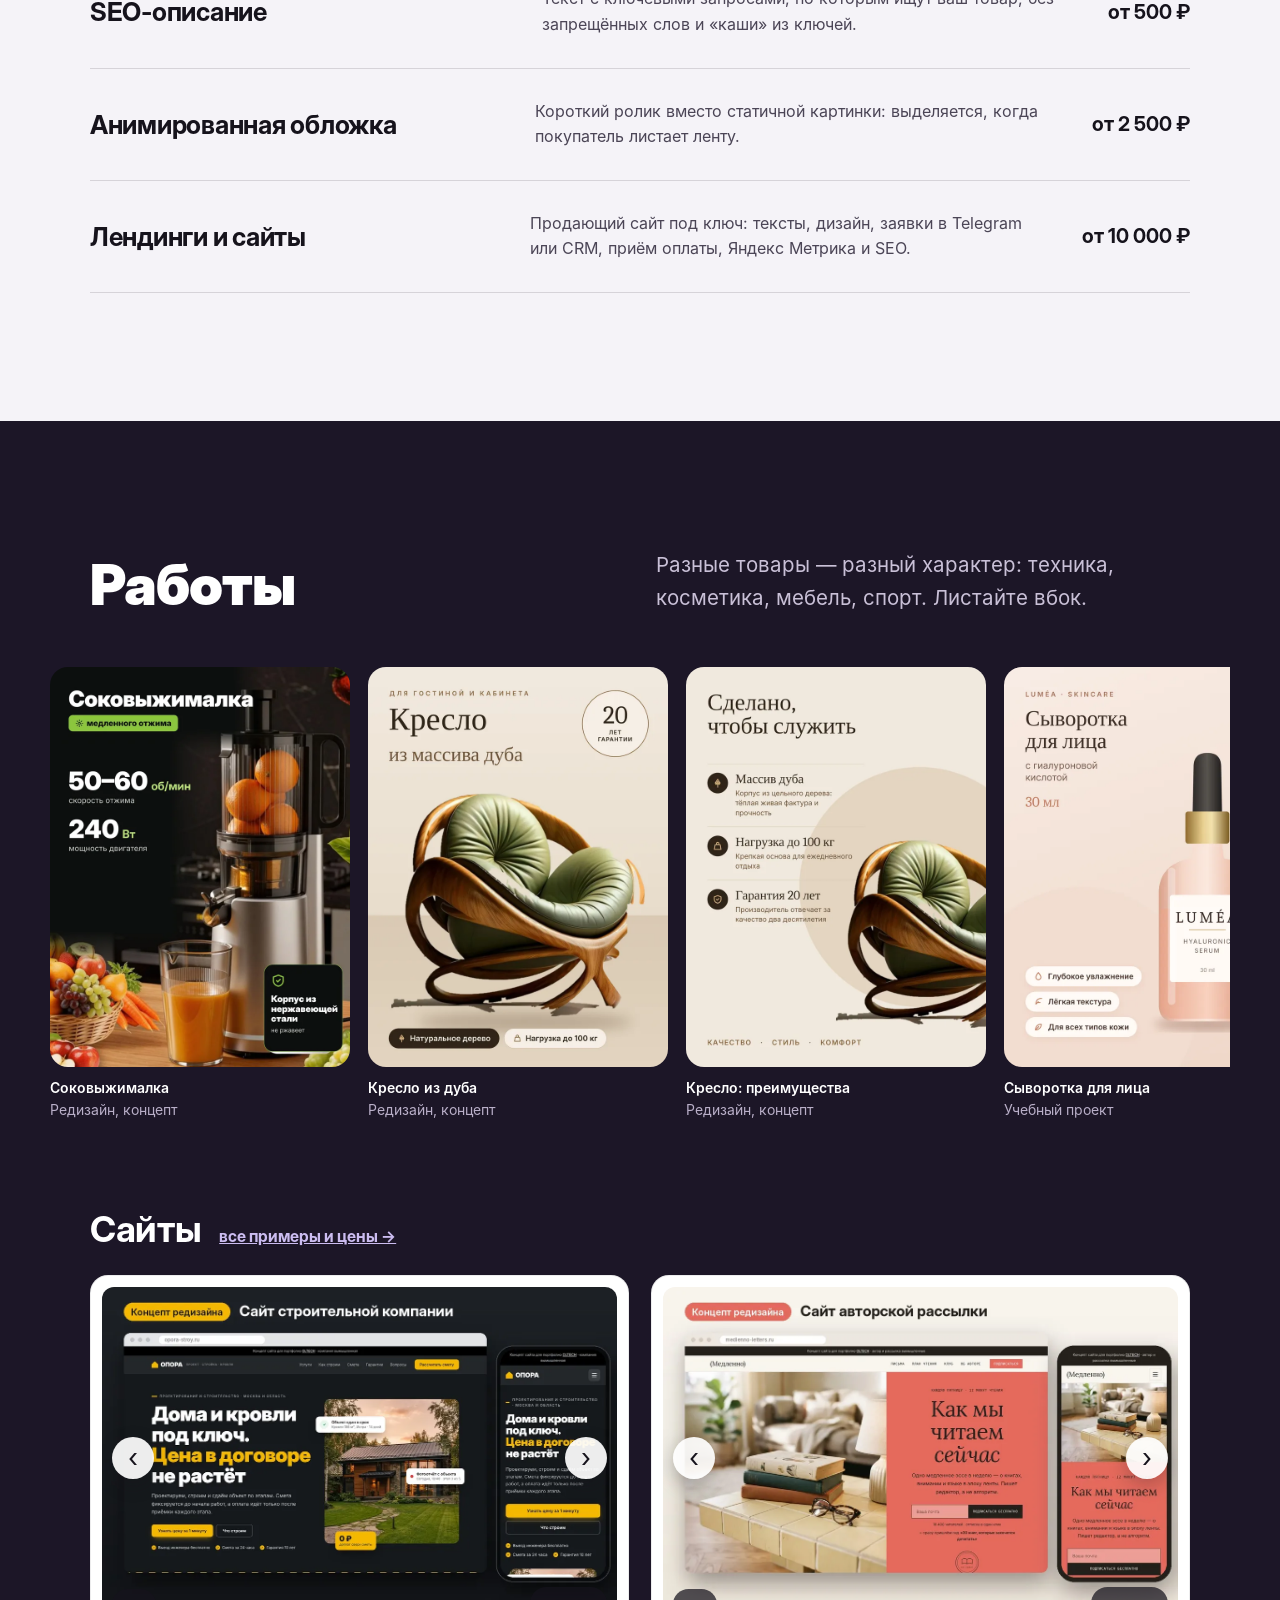
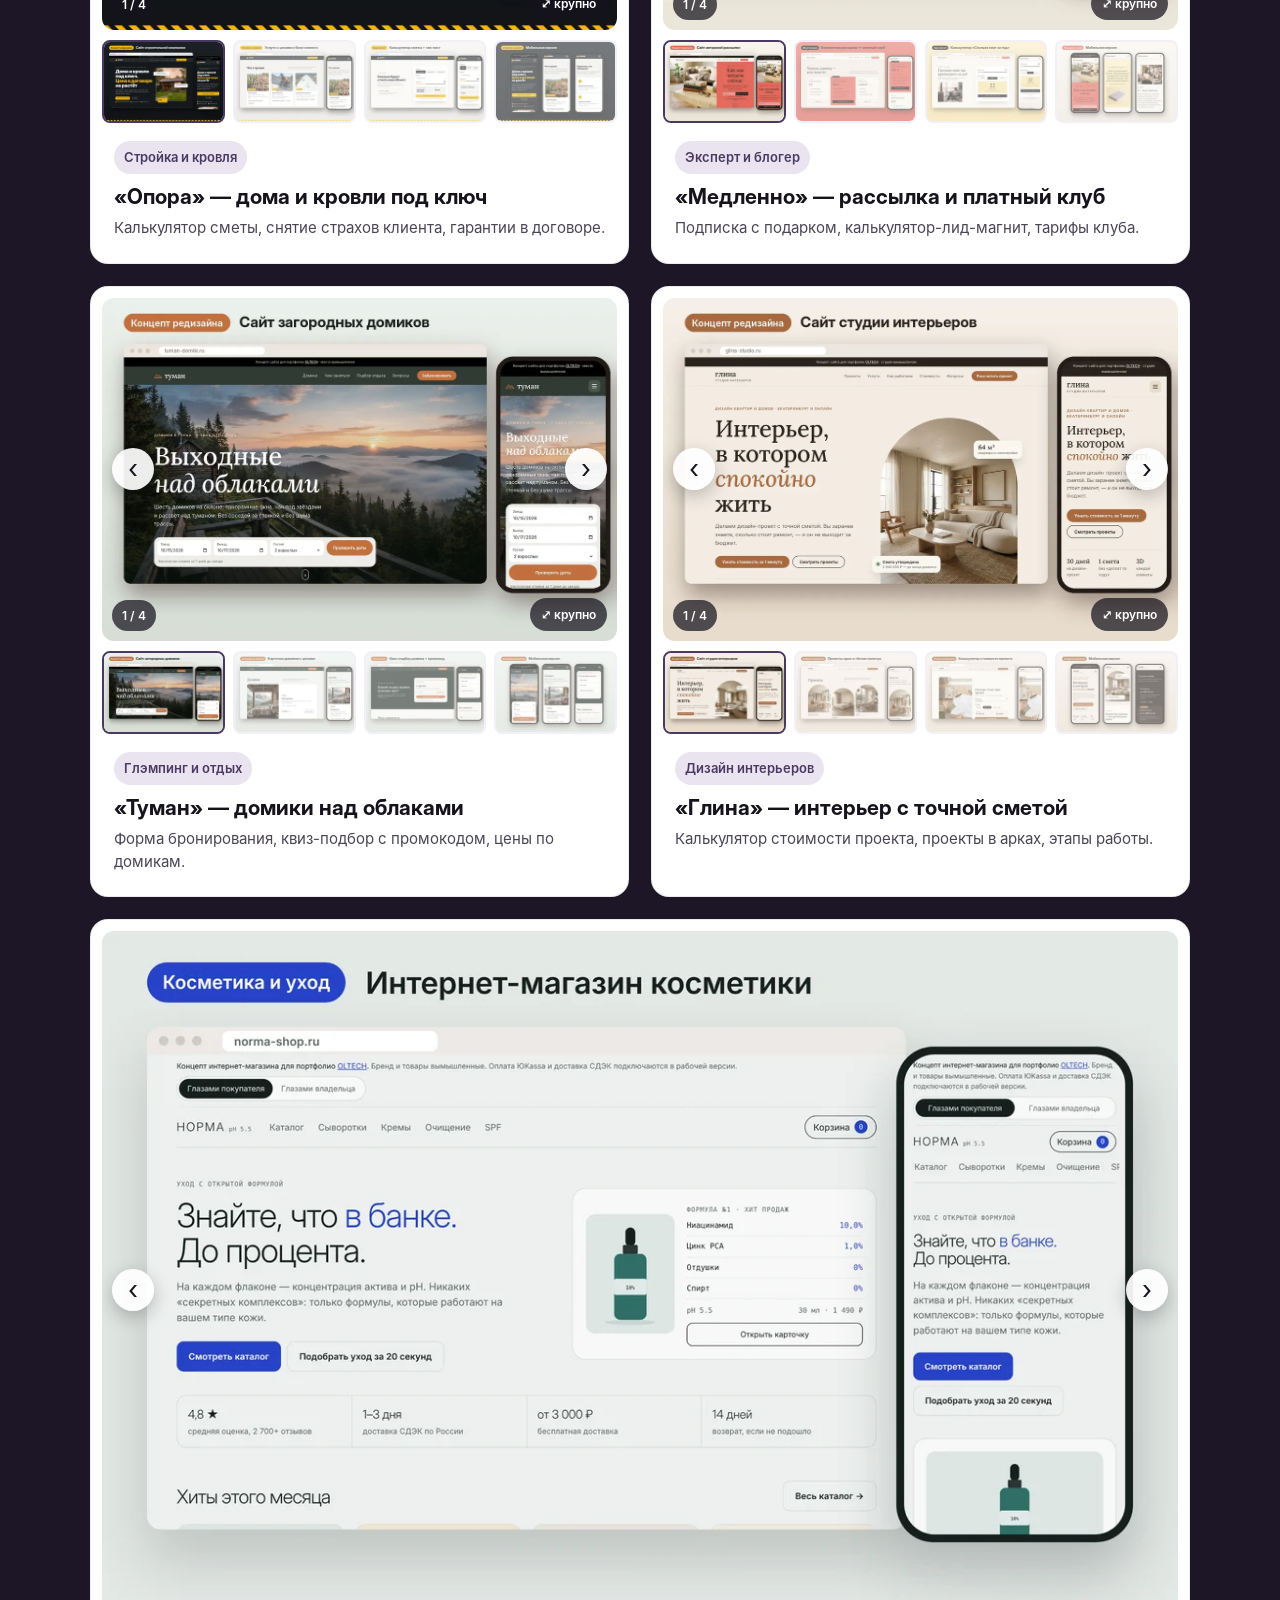
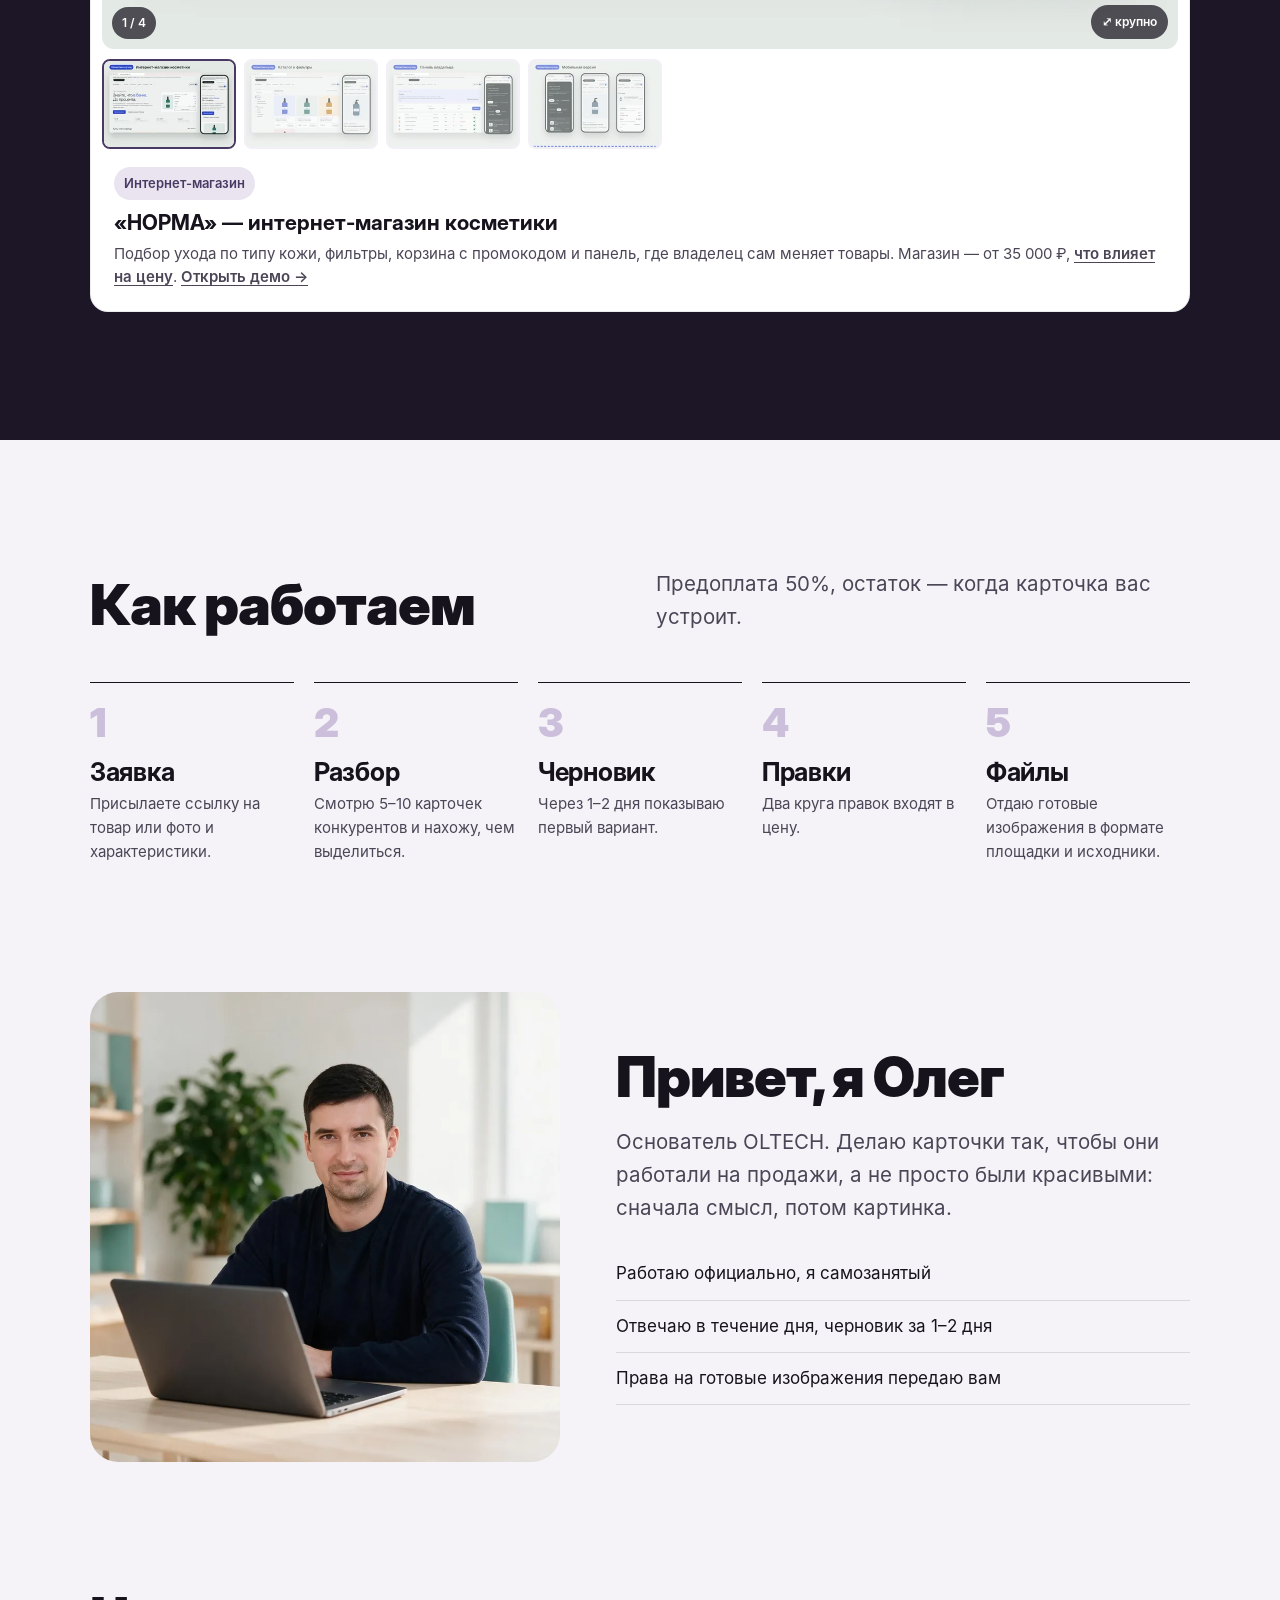
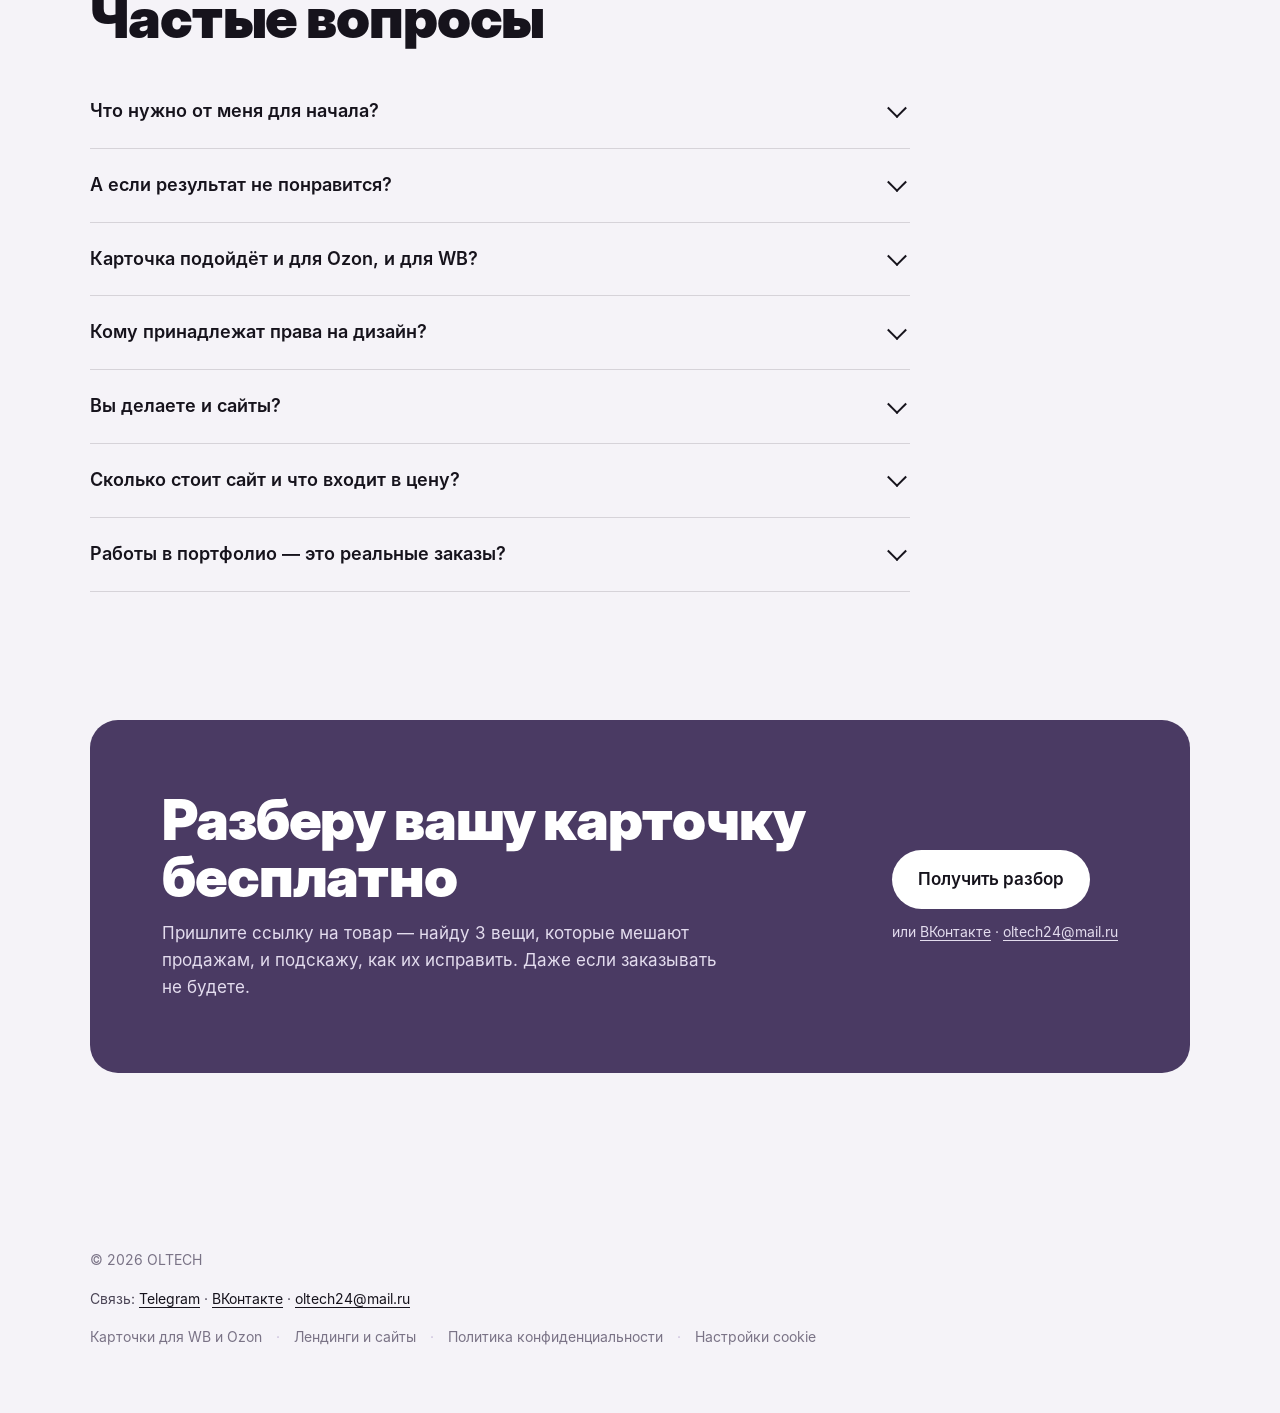
==== commit 94984fd8: "Подключить Яндекс Метрику 113797500 Co-Authored-By: Claude Opus 5.5 (1M context) <noreply@anthropic." ====
--- a/index.html
+++ b/index.html
@@ -283,7 +283,7 @@
   </div>
 </footer>
 <button class="to-top" type="button" aria-label="Наверх"><svg viewBox="0 0 24 24" fill="none" stroke="currentColor" stroke-width="2.4" stroke-linecap="round" stroke-linejoin="round" aria-hidden="true"><path d="M12 19V5M5 12l7-7 7 7"/></svg></button>
-<script src="/assets/js/metrika.js?v=6"></script>
+<script src="/assets/js/metrika.js?v=7"></script>
 <script src="/assets/js/main.js?v=7" defer></script>
 </body>
 </html>
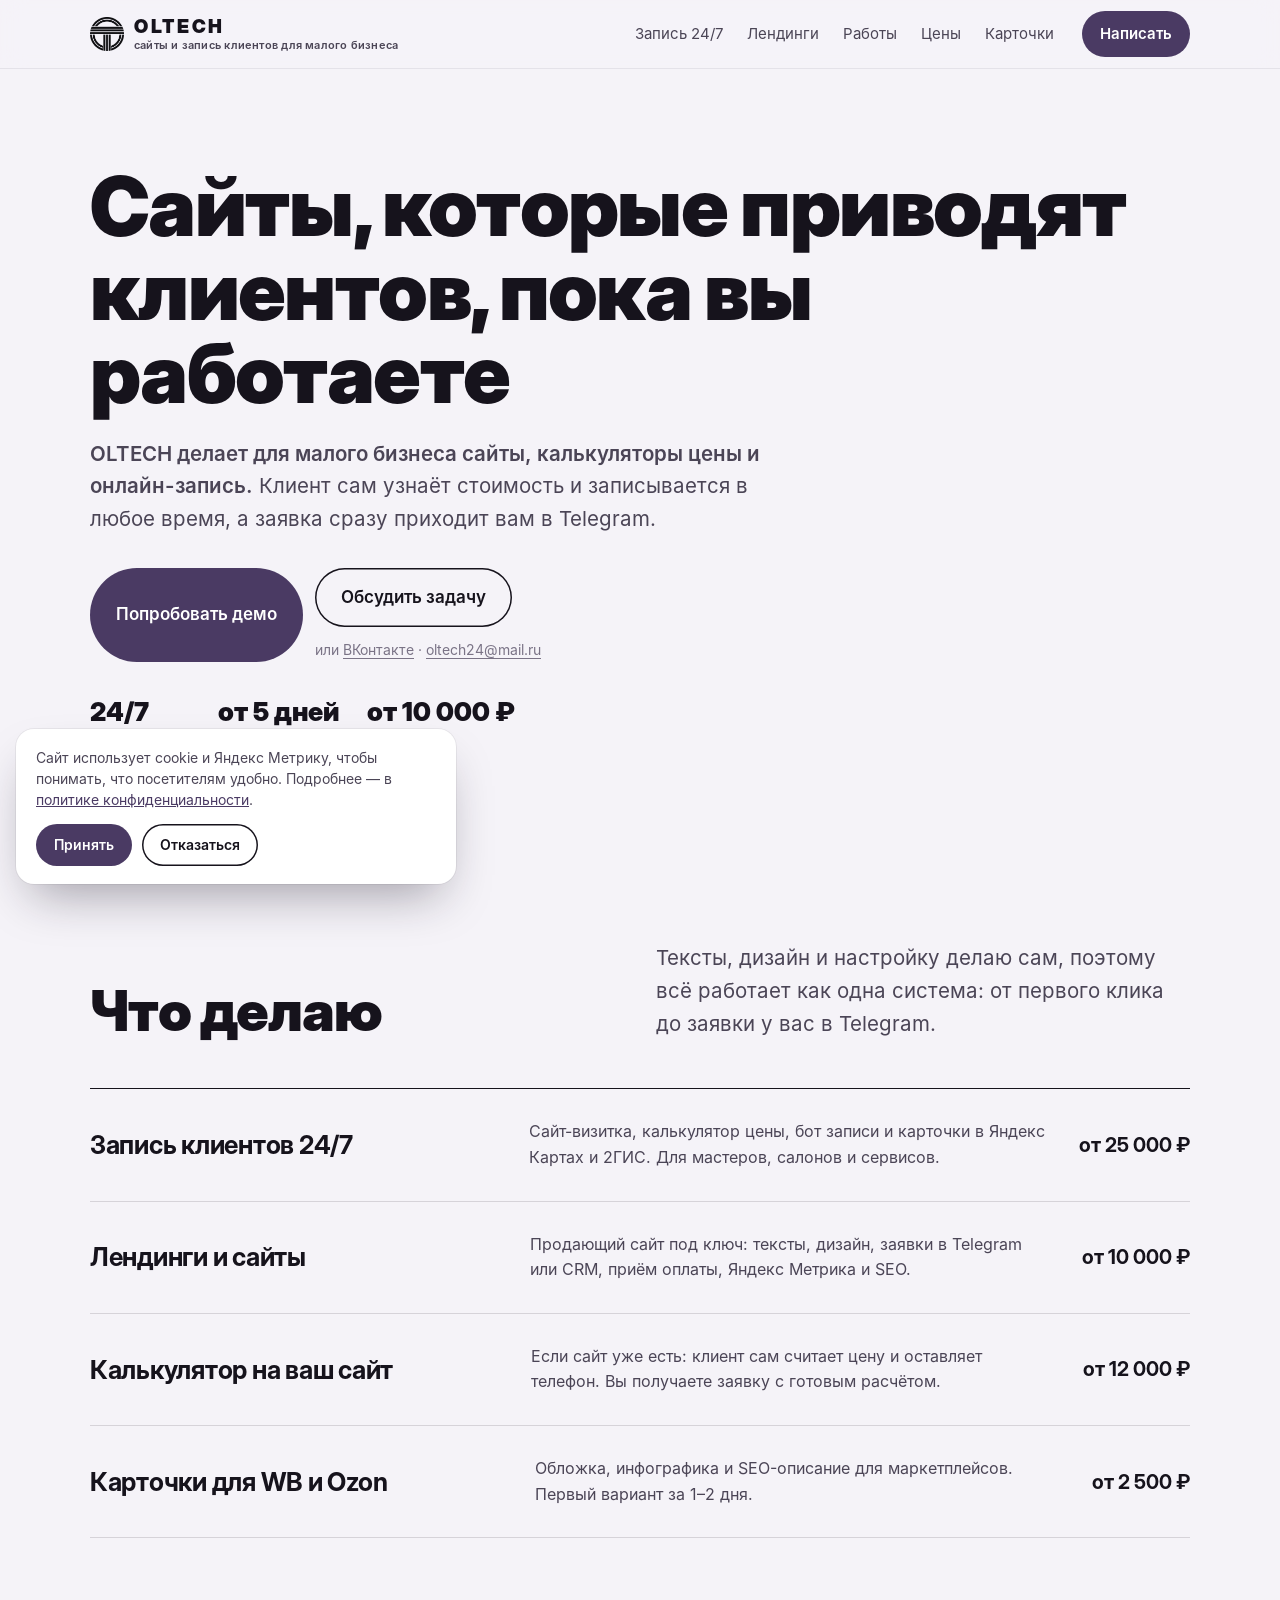
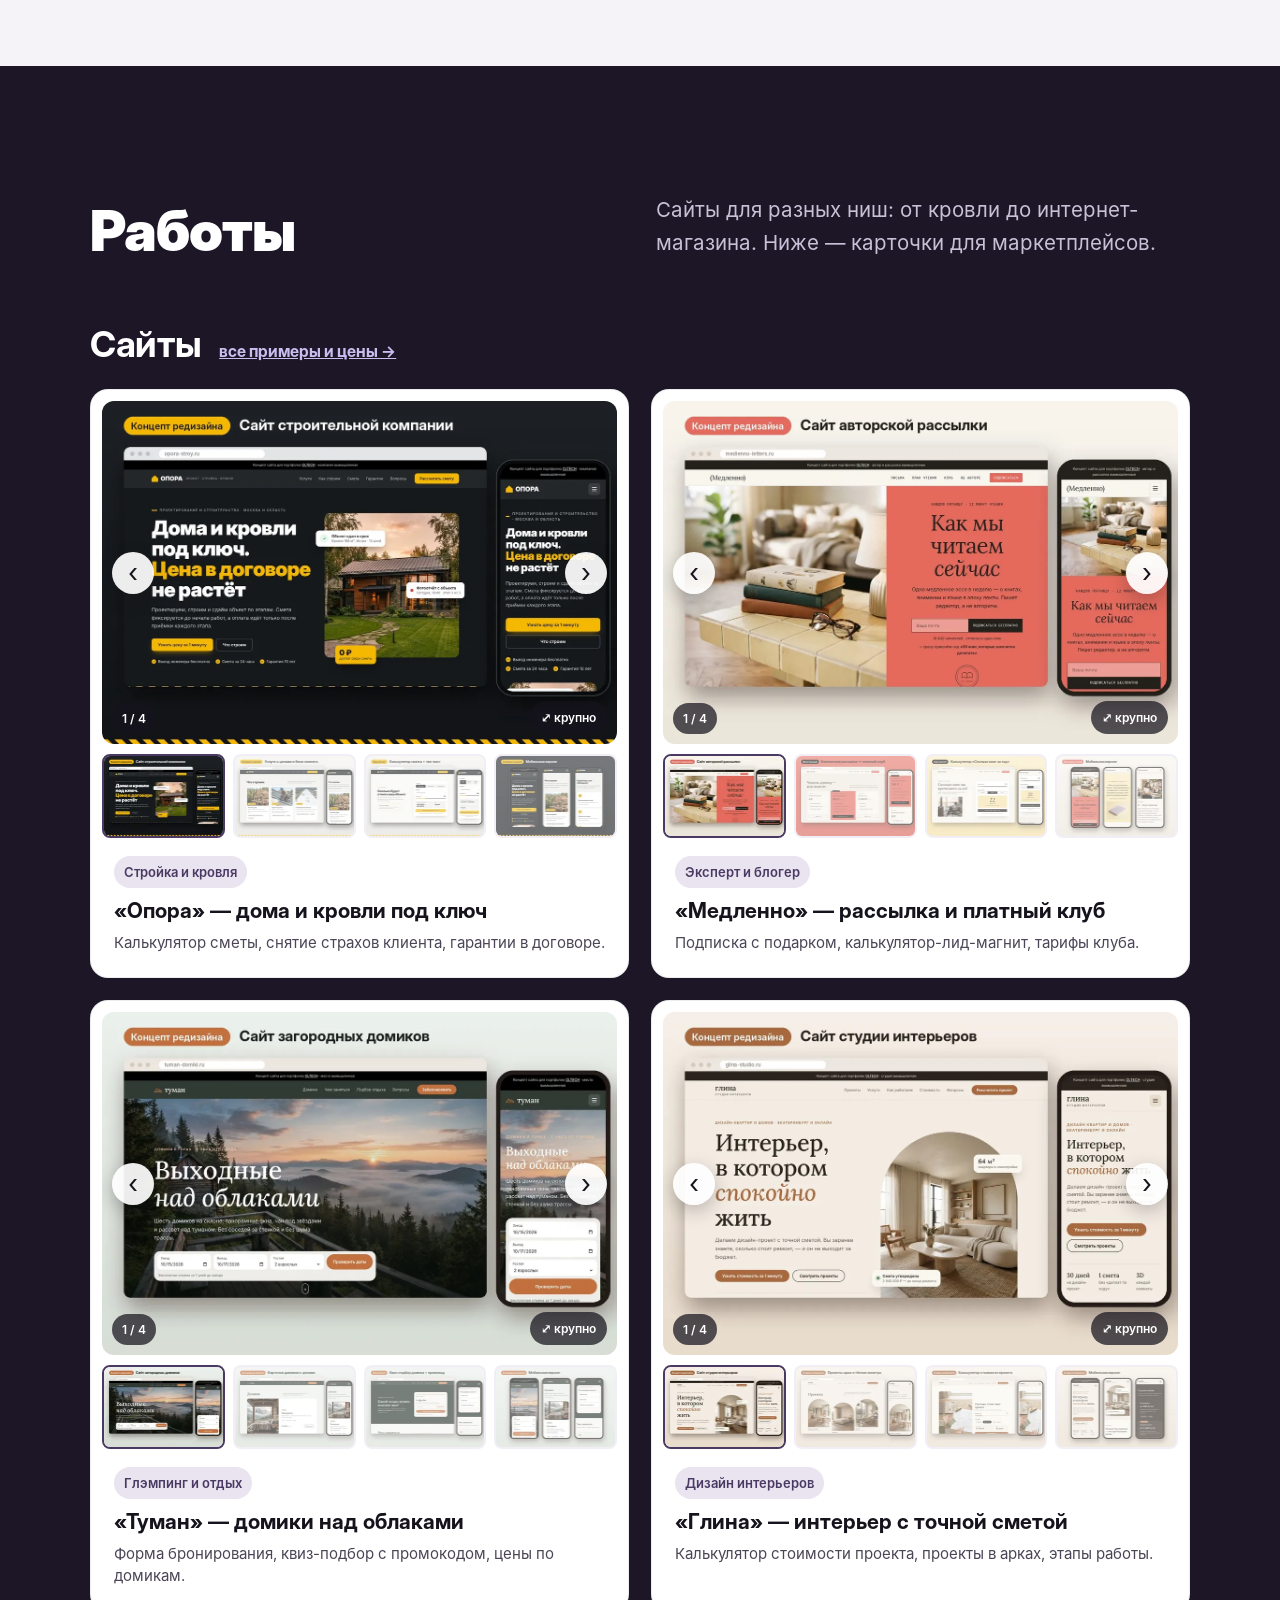
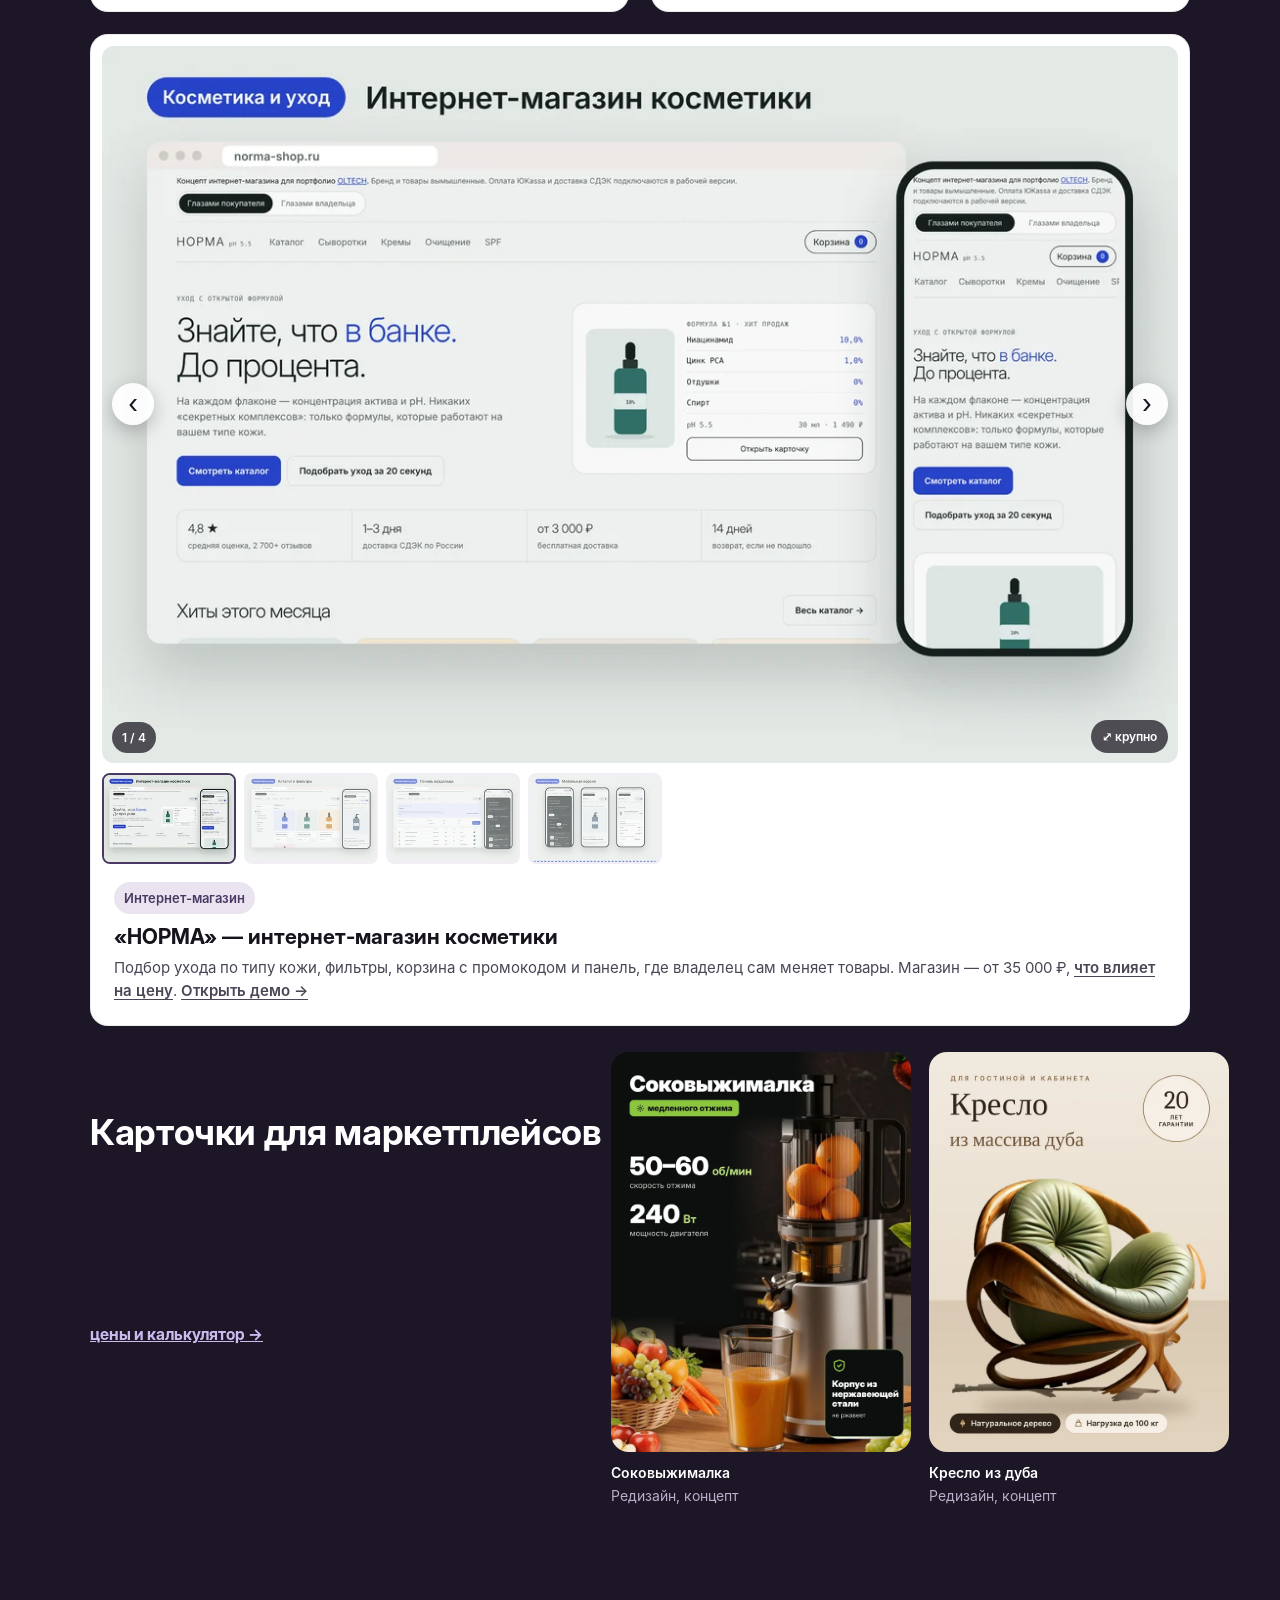
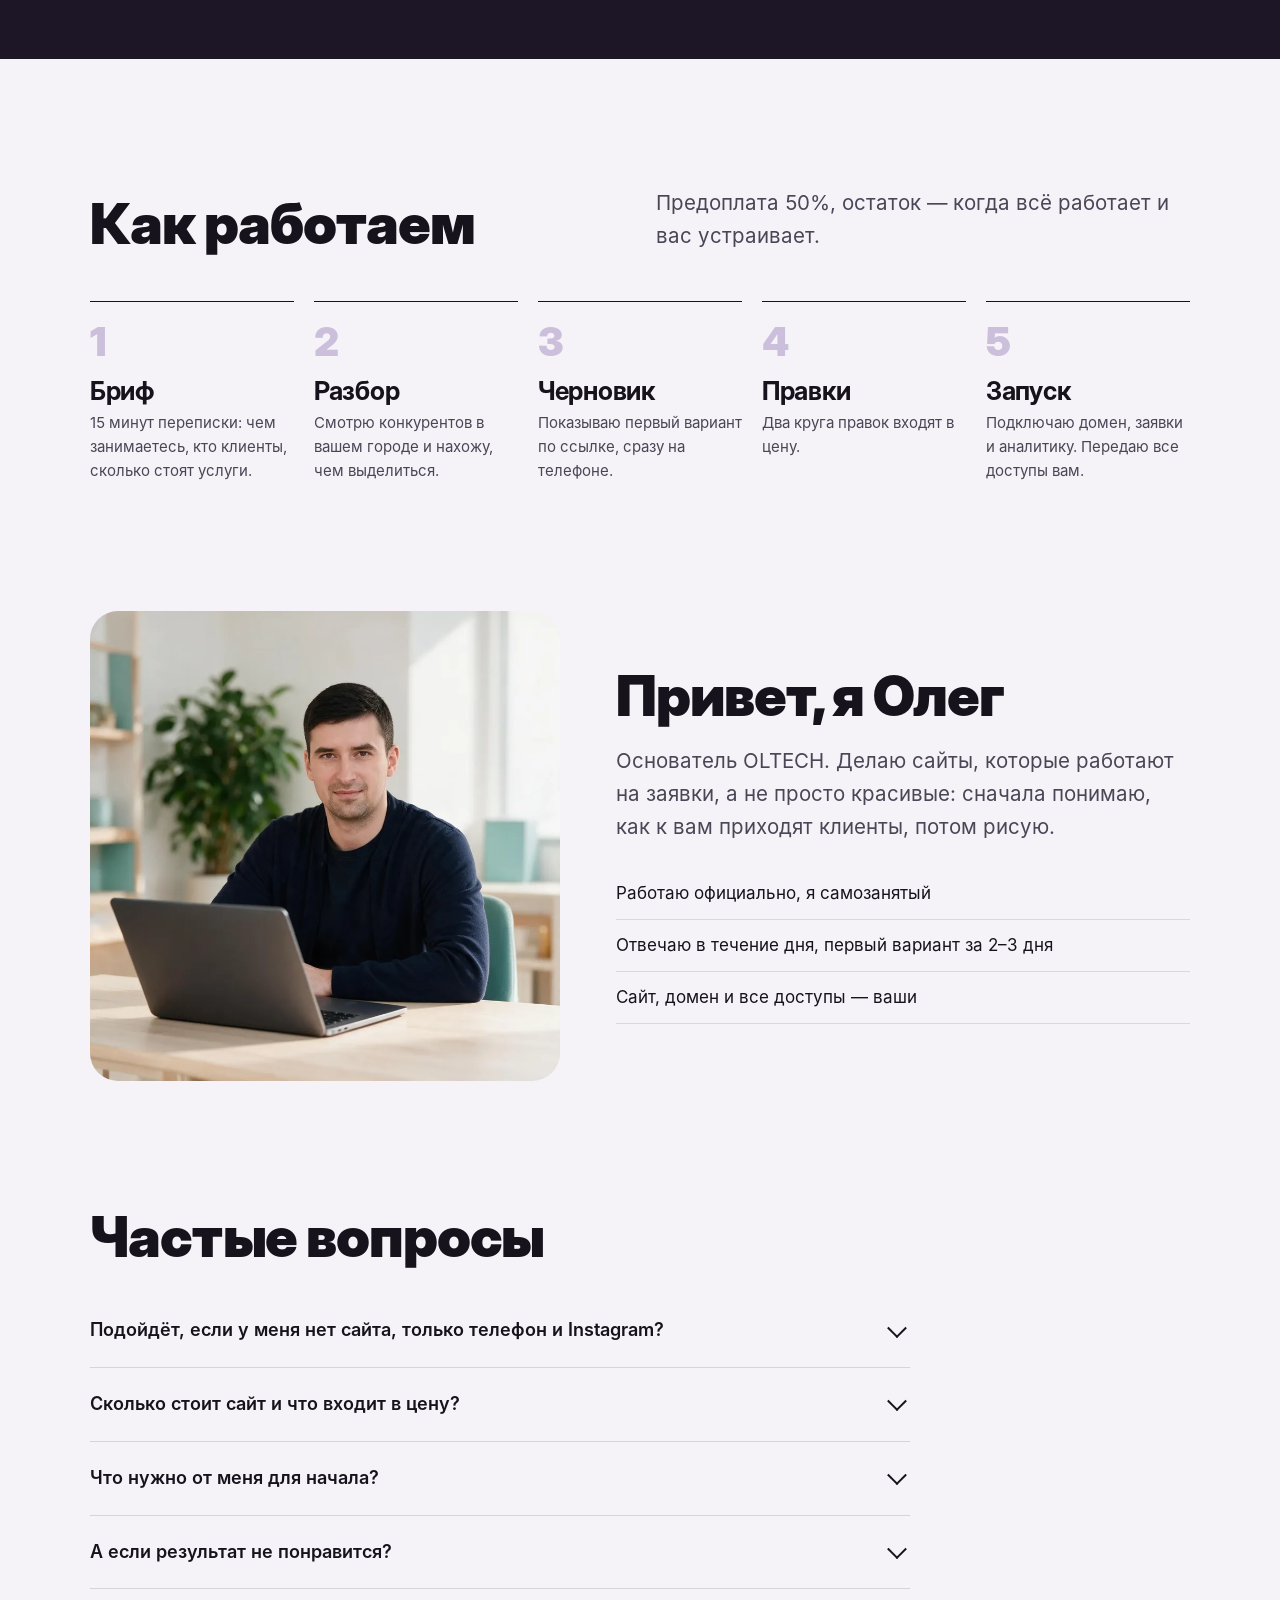
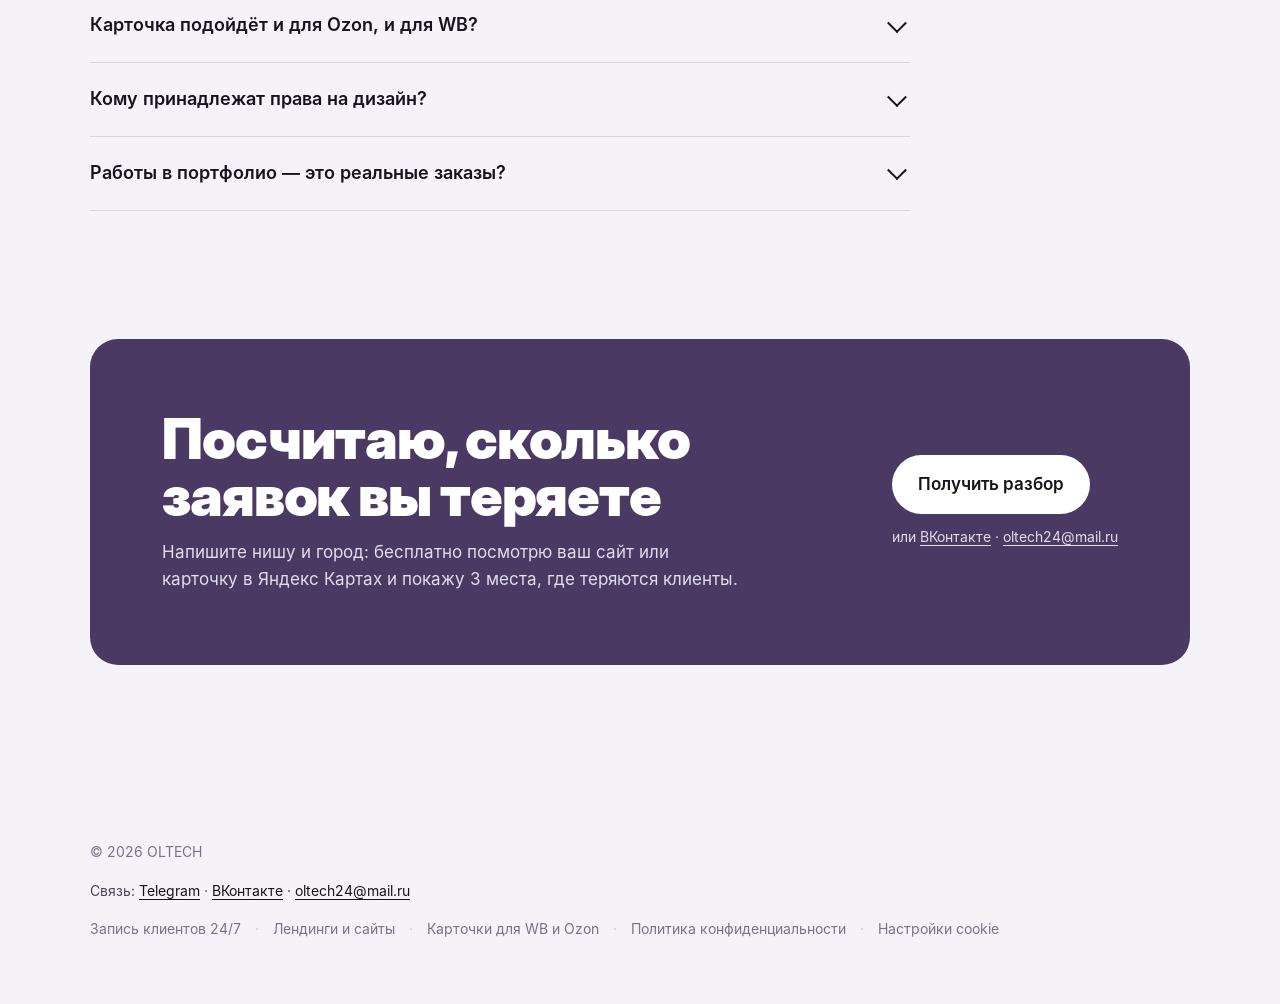
==== commit 47b8fefc: "Put sites and 24/7 booking first: new homepage hero, header and nav; cards moved last Co-Authored-By" ====
--- a/index.html
+++ b/index.html
@@ -3,12 +3,12 @@
 <head>
 <meta charset="utf-8">
 <meta name="viewport" content="width=device-width, initial-scale=1">
-<title>Дизайн карточек для Wildberries и Ozon — OLTECH</title>
-<meta name="description" content="Дизайн карточек товаров для Wildberries и Ozon: инфографика, тексты и SEO-описание. Первый вариант за 1–2 дня, 2 правки бесплатно. Рассчитайте цену онлайн.">
+<title>Сайты, калькуляторы и запись клиентов 24/7 для малого бизнеса — OLTECH</title>
+<meta name="description" content="Сайты для малого бизнеса, которые приводят клиентов: калькулятор цены, онлайн-запись, заявки в Telegram, Яндекс Карты и 2ГИС. Запуск от 5 дней, от 10 000 ₽.">
 <link rel="canonical" href="https://oltech24.ru/">
 <meta property="og:type" content="website">
-<meta property="og:title" content="Карточки для Wildberries и Ozon — OLTECH">
-<meta property="og:description" content="Инфографика, тексты и SEO-описание. Первый вариант за 1–2 дня.">
+<meta property="og:title" content="OLTECH — сайты, которые приводят клиентов">
+<meta property="og:description" content="Калькулятор цены, онлайн-запись 24/7 и заявки в Telegram. От 10 000 ₽.">
 <meta property="og:url" content="https://oltech24.ru/">
 <meta property="og:image" content="https://oltech24.ru/og.jpg">
 <meta name="theme-color" content="#f5f3f8">
@@ -17,7 +17,7 @@
 <link rel="preload" href="/assets/fonts/inter-display-900.woff" as="font" type="font/woff" crossorigin>
 <link rel="stylesheet" href="/assets/css/style.css?v=19">
 <script type="application/ld+json">
-{"@context":"https://schema.org","@type":"ProfessionalService","name":"OLTECH","url":"https://oltech24.ru/","logo":"https://oltech24.ru/assets/img/logo.png","image":"https://oltech24.ru/og.jpg","description":"Дизайн карточек товаров для Wildberries и Ozon, SEO-описания и лендинги.","areaServed":"RU","founder":{"@type":"Person","name":"Олег"},"email":"oltech24@mail.ru","sameAs":["https://vk.ru/id1036892390","https://t.me/olvr23"]}
+{"@context":"https://schema.org","@type":"ProfessionalService","name":"OLTECH","url":"https://oltech24.ru/","logo":"https://oltech24.ru/assets/img/logo.png","image":"https://oltech24.ru/og.jpg","description":"Сайты для малого бизнеса, калькуляторы, онлайн-запись и карточки для маркетплейсов.","areaServed":"RU","founder":{"@type":"Person","name":"Олег"},"email":"oltech24@mail.ru","sameAs":["https://vk.ru/id1036892390","https://t.me/olvr23"]}
 </script>
 </head>
 <body>
@@ -25,55 +25,33 @@
 
 <header class="top">
   <div class="wrap">
-    <a class="brand" href="/" aria-label="OLTECH, на главную"><img src="/assets/img/logo.png" alt="" width="34" height="34"><span class="brand-t"><b>OLTECH</b><small>карточки товаров и сайты,<br> которые продают</small></span></a>
+    <a class="brand" href="/" aria-label="OLTECH, на главную"><img src="/assets/img/logo.png" alt="" width="34" height="34"><span class="brand-t"><b>OLTECH</b><small>сайты и запись клиентов<br> для малого бизнеса</small></span></a>
     <nav class="nav" id="nav" aria-label="Разделы">
-      <a href="/kartochki/">Карточки</a>
+      <a href="/zapis/">Запись 24/7</a>
       <a href="/lendingi/">Лендинги</a>
       <a href="#works">Работы</a>
-      <a href="#process">Как работаем</a>
       <a href="/ceny/">Цены</a>
+      <a href="/kartochki/">Карточки</a>
     </nav>
-    <a class="btn btn-main" data-contact="Здравствуйте! Хочу обсудить карточки." href="https://t.me/olvr23">Написать</a>
+    <a class="btn btn-main" data-contact="Здравствуйте! Хочу обсудить сайт." href="https://t.me/olvr23">Написать</a>
     <button class="burger" type="button" aria-controls="nav" aria-expanded="false" aria-label="Меню"><span></span></button>
   </div>
 </header>
 
 <main id="main">
-  <section class="hero" aria-labelledby="h1">
-    <div class="hero-stick">
-      <div class="wrap hero-grid">
-        <div>
-          <h1 id="h1"><span>Карточки,</span> <span>которые выбирают</span> <span>в выдаче</span></h1>
-          <p class="lead"><b>Обложка, инфографика и SEO-описание за 2 дня — в одних руках.</b> В каждом заказе 2 варианта обложки: оставляете ту, на которую кликают чаще.</p>
-          <div class="hero-cta">
-            <a class="btn btn-main" href="/kartochki/#calc">Рассчитать стоимость</a>
-            <div class="cta-act"><a class="btn btn-line" data-contact="Здравствуйте! Хочу бесплатный разбор карточки. Ссылка на товар: " href="https://t.me/olvr23">Бесплатный разбор карточки</a><span class="alt-contact">или <a href="https://vk.ru/id1036892390" target="_blank" rel="noopener">ВКонтакте</a> · <a href="mailto:oltech24@mail.ru">oltech24@mail.ru</a></span></div>
-          </div>
-          <div class="hero-facts">
-            <div><b>2 дня</b>на комплект</div>
-            <div><b>2 обложки</b>на выбор</div>
-            <div><b>2 правки</b>бесплатно</div>
-          </div>
-        </div>
-
-        <div class="phone" aria-label="Пример: карточка в поиске маркетплейса до и после редизайна" role="img">
-          <div class="screen">
-            <div class="search"><svg viewBox="0 0 24 24" fill="none" stroke="currentColor" stroke-width="2.2" aria-hidden="true"><circle cx="11" cy="11" r="7"/><path d="M20 20l-4-4"/></svg>соковыжималка шнековая</div>
-            <div class="feed">
-              <div class="tile"><div class="ph"></div><div class="ln p"></div><div class="ln"></div></div>
-              <div class="tile me"><div class="ph"><img src="/assets/img/juicer-before.webp" alt="" width="720" height="960"><img class="after" src="/assets/img/juicer-cover.webp" alt="" width="720" height="960"></div><div class="ln p"></div><div class="ln"></div></div>
-              <div class="tile"><div class="ph"></div><div class="ln p"></div><div class="ln"></div></div>
-              <div class="tile"><div class="ph"></div><div class="ln p"></div><div class="ln"></div></div>
-            </div>
-          </div>
-          <div class="notes" aria-hidden="true">
-            <div class="note n1"><b>Название читается</b>крупно, даже на маленьком экране</div>
-            <div class="note n2"><b>Цифры вместо слов</b>50–60 об/мин и 240 Вт сразу видно</div>
-            <div class="note n3"><b>Без ошибок</b>опечатки исправлены, лишнее убрано</div>
-          </div>
-        </div>
-      </div>
-      <div class="scroll-hint">Листайте вниз: карточка изменится</div>
+  <section class="page-hero" aria-labelledby="h1">
+    <div class="wrap">
+      <h1 id="h1">Сайты, которые приводят клиентов, пока вы работаете</h1>
+      <p class="lead"><b>OLTECH делает для малого бизнеса сайты, калькуляторы цены и онлайн-запись.</b> Клиент сам узнаёт стоимость и записывается в любое время, а заявка сразу приходит вам в Telegram.</p>
+      <div class="hero-cta">
+        <a class="btn btn-main" href="/zapis/#demo">Попробовать демо</a>
+        <div class="cta-act"><a class="btn btn-line" data-contact="Здравствуйте! Хочу обсудить сайт для бизнеса. Ниша и город: " href="https://t.me/olvr23">Обсудить задачу</a><span class="alt-contact">или <a href="https://vk.ru/id1036892390" target="_blank" rel="noopener">ВКонтакте</a> · <a href="mailto:oltech24@mail.ru">oltech24@mail.ru</a></span></div>
+      </div>
+      <div class="hero-facts">
+        <div><b>24/7</b>приём заявок</div>
+        <div><b>от 5 дней</b>до запуска</div>
+        <div><b>от 10 000 ₽</b>под ключ</div>
+      </div>
     </div>
   </section>
 
@@ -81,29 +59,29 @@
     <div class="wrap">
       <div class="blk-head">
         <h2 id="svc-h">Что делаю</h2>
-        <p class="lead">Сам пишу тексты и делаю дизайн, поэтому карточка получается цельной: слова и картинка говорят одно и то же.</p>
+        <p class="lead">Тексты, дизайн и настройку делаю сам, поэтому всё работает как одна система: от первого клика до заявки у вас в Telegram.</p>
       </div>
       <div class="svc">
-        <a class="svc-row" href="/kartochki/">
-          <h3>Карточки для WB и Ozon</h3>
-          <p>Обложка и слайды-инфографика по требованиям площадки. Каждый слайд отвечает на один вопрос покупателя.</p>
-          <span class="price">от 2 500 ₽</span>
-        </a>
-        <a class="svc-row" href="/kartochki/#calc">
-          <h3>SEO-описание</h3>
-          <p>Текст с ключевыми запросами, по которым ищут ваш товар, без запрещённых слов и «каши» из ключей.</p>
-          <span class="price">от 500 ₽</span>
-        </a>
-        <a class="svc-row" href="/kartochki/#calc">
-          <h3>Анимированная обложка</h3>
-          <p>Короткий ролик вместо статичной картинки: выделяется, когда покупатель листает ленту.</p>
-          <span class="price">от 2 500 ₽</span>
+        <a class="svc-row" href="/zapis/">
+          <h3>Запись клиентов 24/7</h3>
+          <p>Сайт-визитка, калькулятор цены, бот записи и карточки в Яндекс Картах и 2ГИС. Для мастеров, салонов и сервисов.</p>
+          <span class="price">от 25 000 ₽</span>
         </a>
         <a class="svc-row" href="/lendingi/">
           <h3>Лендинги и сайты</h3>
           <p>Продающий сайт под ключ: тексты, дизайн, заявки в Telegram или CRM, приём оплаты, Яндекс Метрика и SEO.</p>
           <span class="price">от 10 000 ₽</span>
         </a>
+        <a class="svc-row" href="/zapis/#plans">
+          <h3>Калькулятор на ваш сайт</h3>
+          <p>Если сайт уже есть: клиент сам считает цену и оставляет телефон. Вы получаете заявку с готовым расчётом.</p>
+          <span class="price">от 12 000 ₽</span>
+        </a>
+        <a class="svc-row" href="/kartochki/">
+          <h3>Карточки для WB и Ozon</h3>
+          <p>Обложка, инфографика и SEO-описание для маркетплейсов. Первый вариант за 1–2 дня.</p>
+          <span class="price">от 2 500 ₽</span>
+        </a>
       </div>
     </div>
   </section>
@@ -112,8 +90,96 @@
     <div class="wrap">
       <div class="blk-head">
         <h2 id="works-h">Работы</h2>
-        <p class="lead">Разные товары — разный характер: техника, косметика, мебель, спорт. Листайте вбок.</p>
-      </div>
+        <p class="lead">Сайты для разных ниш: от кровли до интернет-магазина. Ниже — карточки для маркетплейсов.</p>
+      </div>
+      <h3 class="sites-h">Сайты <a href="/lendingi/#sites">все примеры и цены →</a></h3>
+      <div class="sites">
+        <article class="site">
+          <div class="site-car"><img src="/assets/img/sites/stroy-0.webp" alt="«Опора» — дома и кровли под ключ: первый экран" width="1100" height="733" loading="lazy">
+            <button class="car-p" type="button" aria-label="Предыдущий слайд">‹</button>
+            <button class="car-n" type="button" aria-label="Следующий слайд">›</button>
+            <button class="car-zoom" type="button" aria-label="«Опора» — дома и кровли под ключ: открыть крупно">⤢ крупно</button>
+            <span class="car-count" aria-hidden="true">1 / 4</span>
+          </div>
+          <div class="site-thumbs" role="group" aria-label="Страницы сайта">
+            <button type="button" class="on" aria-pressed="true" data-full="/assets/img/sites/stroy-0.webp" data-alt="«Опора» — дома и кровли под ключ: первый экран" title="Первый экран"><img src="/assets/img/sites/stroy-0-t.webp" alt="Первый экран" width="240" height="160" loading="lazy"></button>
+            <button type="button" aria-pressed="false" data-full="/assets/img/sites/stroy-1.webp" data-alt="«Опора» — дома и кровли под ключ: услуги и цены" title="Услуги и цены"><img src="/assets/img/sites/stroy-1-t.webp" alt="Услуги и цены" width="240" height="160" loading="lazy"></button>
+            <button type="button" aria-pressed="false" data-full="/assets/img/sites/stroy-2.webp" data-alt="«Опора» — дома и кровли под ключ: калькулятор сметы" title="Калькулятор сметы"><img src="/assets/img/sites/stroy-2-t.webp" alt="Калькулятор сметы" width="240" height="160" loading="lazy"></button>
+            <button type="button" aria-pressed="false" data-full="/assets/img/sites/stroy-3.webp" data-alt="«Опора» — дома и кровли под ключ: мобильная версия" title="Мобильная версия"><img src="/assets/img/sites/stroy-3-t.webp" alt="Мобильная версия" width="240" height="160" loading="lazy"></button>
+          </div>
+          <span class="site-tag">Стройка и кровля</span>
+          <b>«Опора» — дома и кровли под ключ</b>
+          <span class="site-txt">Калькулятор сметы, снятие страхов клиента, гарантии в договоре.</span>
+        </article>
+        <article class="site">
+          <div class="site-car"><img src="/assets/img/sites/rassylka-0.webp" alt="«Медленно» — рассылка и платный клуб: первый экран" width="1100" height="733" loading="lazy">
+            <button class="car-p" type="button" aria-label="Предыдущий слайд">‹</button>
+            <button class="car-n" type="button" aria-label="Следующий слайд">›</button>
+            <button class="car-zoom" type="button" aria-label="«Медленно» — рассылка и платный клуб: открыть крупно">⤢ крупно</button>
+            <span class="car-count" aria-hidden="true">1 / 4</span>
+          </div>
+          <div class="site-thumbs" role="group" aria-label="Страницы сайта">
+            <button type="button" class="on" aria-pressed="true" data-full="/assets/img/sites/rassylka-0.webp" data-alt="«Медленно» — рассылка и платный клуб: первый экран" title="Первый экран"><img src="/assets/img/sites/rassylka-0-t.webp" alt="Первый экран" width="240" height="160" loading="lazy"></button>
+            <button type="button" aria-pressed="false" data-full="/assets/img/sites/rassylka-1.webp" data-alt="«Медленно» — рассылка и платный клуб: тарифы клуба" title="Тарифы клуба"><img src="/assets/img/sites/rassylka-1-t.webp" alt="Тарифы клуба" width="240" height="160" loading="lazy"></button>
+            <button type="button" aria-pressed="false" data-full="/assets/img/sites/rassylka-2.webp" data-alt="«Медленно» — рассылка и платный клуб: калькулятор" title="Калькулятор"><img src="/assets/img/sites/rassylka-2-t.webp" alt="Калькулятор" width="240" height="160" loading="lazy"></button>
+            <button type="button" aria-pressed="false" data-full="/assets/img/sites/rassylka-3.webp" data-alt="«Медленно» — рассылка и платный клуб: мобильная версия" title="Мобильная версия"><img src="/assets/img/sites/rassylka-3-t.webp" alt="Мобильная версия" width="240" height="160" loading="lazy"></button>
+          </div>
+          <span class="site-tag">Эксперт и блогер</span>
+          <b>«Медленно» — рассылка и платный клуб</b>
+          <span class="site-txt">Подписка с подарком, калькулятор-лид-магнит, тарифы клуба.</span>
+        </article>
+        <article class="site">
+          <div class="site-car"><img src="/assets/img/sites/domiki-0.webp" alt="«Туман» — домики над облаками: первый экран" width="1100" height="733" loading="lazy">
+            <button class="car-p" type="button" aria-label="Предыдущий слайд">‹</button>
+            <button class="car-n" type="button" aria-label="Следующий слайд">›</button>
+            <button class="car-zoom" type="button" aria-label="«Туман» — домики над облаками: открыть крупно">⤢ крупно</button>
+            <span class="car-count" aria-hidden="true">1 / 4</span>
+          </div>
+          <div class="site-thumbs" role="group" aria-label="Страницы сайта">
+            <button type="button" class="on" aria-pressed="true" data-full="/assets/img/sites/domiki-0.webp" data-alt="«Туман» — домики над облаками: первый экран" title="Первый экран"><img src="/assets/img/sites/domiki-0-t.webp" alt="Первый экран" width="240" height="160" loading="lazy"></button>
+            <button type="button" aria-pressed="false" data-full="/assets/img/sites/domiki-1.webp" data-alt="«Туман» — домики над облаками: домики и цены" title="Домики и цены"><img src="/assets/img/sites/domiki-1-t.webp" alt="Домики и цены" width="240" height="160" loading="lazy"></button>
+            <button type="button" aria-pressed="false" data-full="/assets/img/sites/domiki-2.webp" data-alt="«Туман» — домики над облаками: квиз-подбор" title="Квиз-подбор"><img src="/assets/img/sites/domiki-2-t.webp" alt="Квиз-подбор" width="240" height="160" loading="lazy"></button>
+            <button type="button" aria-pressed="false" data-full="/assets/img/sites/domiki-3.webp" data-alt="«Туман» — домики над облаками: мобильная версия" title="Мобильная версия"><img src="/assets/img/sites/domiki-3-t.webp" alt="Мобильная версия" width="240" height="160" loading="lazy"></button>
+          </div>
+          <span class="site-tag">Глэмпинг и отдых</span>
+          <b>«Туман» — домики над облаками</b>
+          <span class="site-txt">Форма бронирования, квиз-подбор с промокодом, цены по домикам.</span>
+        </article>
+        <article class="site">
+          <div class="site-car"><img src="/assets/img/sites/interery-0.webp" alt="«Глина» — интерьер с точной сметой: первый экран" width="1100" height="733" loading="lazy">
+            <button class="car-p" type="button" aria-label="Предыдущий слайд">‹</button>
+            <button class="car-n" type="button" aria-label="Следующий слайд">›</button>
+            <button class="car-zoom" type="button" aria-label="«Глина» — интерьер с точной сметой: открыть крупно">⤢ крупно</button>
+            <span class="car-count" aria-hidden="true">1 / 4</span>
+          </div>
+          <div class="site-thumbs" role="group" aria-label="Страницы сайта">
+            <button type="button" class="on" aria-pressed="true" data-full="/assets/img/sites/interery-0.webp" data-alt="«Глина» — интерьер с точной сметой: первый экран" title="Первый экран"><img src="/assets/img/sites/interery-0-t.webp" alt="Первый экран" width="240" height="160" loading="lazy"></button>
+            <button type="button" aria-pressed="false" data-full="/assets/img/sites/interery-1.webp" data-alt="«Глина» — интерьер с точной сметой: проекты" title="Проекты"><img src="/assets/img/sites/interery-1-t.webp" alt="Проекты" width="240" height="160" loading="lazy"></button>
+            <button type="button" aria-pressed="false" data-full="/assets/img/sites/interery-2.webp" data-alt="«Глина» — интерьер с точной сметой: калькулятор" title="Калькулятор"><img src="/assets/img/sites/interery-2-t.webp" alt="Калькулятор" width="240" height="160" loading="lazy"></button>
+            <button type="button" aria-pressed="false" data-full="/assets/img/sites/interery-3.webp" data-alt="«Глина» — интерьер с точной сметой: мобильная версия" title="Мобильная версия"><img src="/assets/img/sites/interery-3-t.webp" alt="Мобильная версия" width="240" height="160" loading="lazy"></button>
+          </div>
+          <span class="site-tag">Дизайн интерьеров</span>
+          <b>«Глина» — интерьер с точной сметой</b>
+          <span class="site-txt">Калькулятор стоимости проекта, проекты в арках, этапы работы.</span>
+        </article>
+        <article class="site site-wide">
+          <div class="site-car"><img src="/assets/img/sites/magazin-0.webp" alt="«НОРМА» — интернет-магазин косметики: первый экран" width="1100" height="733" loading="lazy">
+            <button class="car-p" type="button" aria-label="Предыдущий слайд">‹</button>
+            <button class="car-n" type="button" aria-label="Следующий слайд">›</button>
+            <button class="car-zoom" type="button" aria-label="«НОРМА» — интернет-магазин косметики: открыть крупно">⤢ крупно</button>
+            <span class="car-count" aria-hidden="true">1 / 4</span>
+          </div>
+          <div class="site-thumbs" role="group" aria-label="Страницы сайта">
+            <button type="button" class="on" aria-pressed="true" data-full="/assets/img/sites/magazin-0.webp" data-alt="«НОРМА» — интернет-магазин косметики: первый экран" title="Первый экран"><img src="/assets/img/sites/magazin-0-t.webp" alt="Первый экран" width="240" height="160" loading="lazy"></button>
+            <button type="button" aria-pressed="false" data-full="/assets/img/sites/magazin-1.webp" data-alt="«НОРМА» — интернет-магазин косметики: каталог и фильтры" title="Каталог и фильтры"><img src="/assets/img/sites/magazin-1-t.webp" alt="Каталог и фильтры" width="240" height="160" loading="lazy"></button>
+            <button type="button" aria-pressed="false" data-full="/assets/img/sites/magazin-2.webp" data-alt="«НОРМА» — интернет-магазин косметики: панель владельца" title="Панель владельца"><img src="/assets/img/sites/magazin-2-t.webp" alt="Панель владельца" width="240" height="160" loading="lazy"></button>
+            <button type="button" aria-pressed="false" data-full="/assets/img/sites/magazin-3.webp" data-alt="«НОРМА» — интернет-магазин косметики: мобильная версия" title="Мобильная версия"><img src="/assets/img/sites/magazin-3-t.webp" alt="Мобильная версия" width="240" height="160" loading="lazy"></button>
+          </div>
+          <span class="site-tag">Интернет-магазин</span>
+          <b>«НОРМА» — интернет-магазин косметики</b>
+          <span class="site-txt">Подбор ухода по типу кожи, фильтры, корзина с промокодом и панель, где владелец сам меняет товары. Магазин — от 35 000 ₽, <a href="/ceny/#shop">что влияет на цену</a>. <a href="/portfolio/magazin/" target="_blank" rel="noopener">Открыть демо →</a></span>
+        </article>
+      <h3 class="sites-h">Карточки для маркетплейсов <a href="/kartochki/">цены и калькулятор →</a></h3>
       <div class="strip" tabindex="0" aria-label="Примеры работ">
         <figure><img src="/assets/img/juicer-cover.webp" alt="Обложка карточки соковыжималки" loading="lazy" width="720" height="960"><figcaption><b>Соковыжималка</b>Редизайн, концепт</figcaption></figure>
         <figure><img src="/assets/img/arm-cover.webp" alt="Обложка карточки кресла из дуба" loading="lazy" width="720" height="960"><figcaption><b>Кресло из дуба</b>Редизайн, концепт</figcaption></figure>
@@ -125,93 +191,6 @@
         <figure><img src="/assets/img/mat-cover.webp" alt="Обложка карточки коврика для йоги" loading="lazy" width="720" height="960"><figcaption><b>Коврик для йоги</b>Учебный проект</figcaption></figure>
         <figure><img src="/assets/img/mat-sizes.webp" alt="Слайд с размерами коврика" loading="lazy" width="720" height="960"><figcaption><b>Коврик: размеры</b>Учебный проект</figcaption></figure>
       </div>
-      <h3 class="sites-h">Сайты <a href="/lendingi/#sites">все примеры и цены →</a></h3>
-      <div class="sites">
-        <article class="site">
-          <div class="site-car"><img src="/assets/img/sites/stroy-0.webp" alt="«Опора» — дома и кровли под ключ: первый экран" width="1100" height="733" loading="lazy">
-            <button class="car-p" type="button" aria-label="Предыдущий слайд">‹</button>
-            <button class="car-n" type="button" aria-label="Следующий слайд">›</button>
-            <button class="car-zoom" type="button" aria-label="«Опора» — дома и кровли под ключ: открыть крупно">⤢ крупно</button>
-            <span class="car-count" aria-hidden="true">1 / 4</span>
-          </div>
-          <div class="site-thumbs" role="group" aria-label="Страницы сайта">
-            <button type="button" class="on" aria-pressed="true" data-full="/assets/img/sites/stroy-0.webp" data-alt="«Опора» — дома и кровли под ключ: первый экран" title="Первый экран"><img src="/assets/img/sites/stroy-0-t.webp" alt="Первый экран" width="240" height="160" loading="lazy"></button>
-            <button type="button" aria-pressed="false" data-full="/assets/img/sites/stroy-1.webp" data-alt="«Опора» — дома и кровли под ключ: услуги и цены" title="Услуги и цены"><img src="/assets/img/sites/stroy-1-t.webp" alt="Услуги и цены" width="240" height="160" loading="lazy"></button>
-            <button type="button" aria-pressed="false" data-full="/assets/img/sites/stroy-2.webp" data-alt="«Опора» — дома и кровли под ключ: калькулятор сметы" title="Калькулятор сметы"><img src="/assets/img/sites/stroy-2-t.webp" alt="Калькулятор сметы" width="240" height="160" loading="lazy"></button>
-            <button type="button" aria-pressed="false" data-full="/assets/img/sites/stroy-3.webp" data-alt="«Опора» — дома и кровли под ключ: мобильная версия" title="Мобильная версия"><img src="/assets/img/sites/stroy-3-t.webp" alt="Мобильная версия" width="240" height="160" loading="lazy"></button>
-          </div>
-          <span class="site-tag">Стройка и кровля</span>
-          <b>«Опора» — дома и кровли под ключ</b>
-          <span class="site-txt">Калькулятор сметы, снятие страхов клиента, гарантии в договоре.</span>
-        </article>
-        <article class="site">
-          <div class="site-car"><img src="/assets/img/sites/rassylka-0.webp" alt="«Медленно» — рассылка и платный клуб: первый экран" width="1100" height="733" loading="lazy">
-            <button class="car-p" type="button" aria-label="Предыдущий слайд">‹</button>
-            <button class="car-n" type="button" aria-label="Следующий слайд">›</button>
-            <button class="car-zoom" type="button" aria-label="«Медленно» — рассылка и платный клуб: открыть крупно">⤢ крупно</button>
-            <span class="car-count" aria-hidden="true">1 / 4</span>
-          </div>
-          <div class="site-thumbs" role="group" aria-label="Страницы сайта">
-            <button type="button" class="on" aria-pressed="true" data-full="/assets/img/sites/rassylka-0.webp" data-alt="«Медленно» — рассылка и платный клуб: первый экран" title="Первый экран"><img src="/assets/img/sites/rassylka-0-t.webp" alt="Первый экран" width="240" height="160" loading="lazy"></button>
-            <button type="button" aria-pressed="false" data-full="/assets/img/sites/rassylka-1.webp" data-alt="«Медленно» — рассылка и платный клуб: тарифы клуба" title="Тарифы клуба"><img src="/assets/img/sites/rassylka-1-t.webp" alt="Тарифы клуба" width="240" height="160" loading="lazy"></button>
-            <button type="button" aria-pressed="false" data-full="/assets/img/sites/rassylka-2.webp" data-alt="«Медленно» — рассылка и платный клуб: калькулятор" title="Калькулятор"><img src="/assets/img/sites/rassylka-2-t.webp" alt="Калькулятор" width="240" height="160" loading="lazy"></button>
-            <button type="button" aria-pressed="false" data-full="/assets/img/sites/rassylka-3.webp" data-alt="«Медленно» — рассылка и платный клуб: мобильная версия" title="Мобильная версия"><img src="/assets/img/sites/rassylka-3-t.webp" alt="Мобильная версия" width="240" height="160" loading="lazy"></button>
-          </div>
-          <span class="site-tag">Эксперт и блогер</span>
-          <b>«Медленно» — рассылка и платный клуб</b>
-          <span class="site-txt">Подписка с подарком, калькулятор-лид-магнит, тарифы клуба.</span>
-        </article>
-        <article class="site">
-          <div class="site-car"><img src="/assets/img/sites/domiki-0.webp" alt="«Туман» — домики над облаками: первый экран" width="1100" height="733" loading="lazy">
-            <button class="car-p" type="button" aria-label="Предыдущий слайд">‹</button>
-            <button class="car-n" type="button" aria-label="Следующий слайд">›</button>
-            <button class="car-zoom" type="button" aria-label="«Туман» — домики над облаками: открыть крупно">⤢ крупно</button>
-            <span class="car-count" aria-hidden="true">1 / 4</span>
-          </div>
-          <div class="site-thumbs" role="group" aria-label="Страницы сайта">
-            <button type="button" class="on" aria-pressed="true" data-full="/assets/img/sites/domiki-0.webp" data-alt="«Туман» — домики над облаками: первый экран" title="Первый экран"><img src="/assets/img/sites/domiki-0-t.webp" alt="Первый экран" width="240" height="160" loading="lazy"></button>
-            <button type="button" aria-pressed="false" data-full="/assets/img/sites/domiki-1.webp" data-alt="«Туман» — домики над облаками: домики и цены" title="Домики и цены"><img src="/assets/img/sites/domiki-1-t.webp" alt="Домики и цены" width="240" height="160" loading="lazy"></button>
-            <button type="button" aria-pressed="false" data-full="/assets/img/sites/domiki-2.webp" data-alt="«Туман» — домики над облаками: квиз-подбор" title="Квиз-подбор"><img src="/assets/img/sites/domiki-2-t.webp" alt="Квиз-подбор" width="240" height="160" loading="lazy"></button>
-            <button type="button" aria-pressed="false" data-full="/assets/img/sites/domiki-3.webp" data-alt="«Туман» — домики над облаками: мобильная версия" title="Мобильная версия"><img src="/assets/img/sites/domiki-3-t.webp" alt="Мобильная версия" width="240" height="160" loading="lazy"></button>
-          </div>
-          <span class="site-tag">Глэмпинг и отдых</span>
-          <b>«Туман» — домики над облаками</b>
-          <span class="site-txt">Форма бронирования, квиз-подбор с промокодом, цены по домикам.</span>
-        </article>
-        <article class="site">
-          <div class="site-car"><img src="/assets/img/sites/interery-0.webp" alt="«Глина» — интерьер с точной сметой: первый экран" width="1100" height="733" loading="lazy">
-            <button class="car-p" type="button" aria-label="Предыдущий слайд">‹</button>
-            <button class="car-n" type="button" aria-label="Следующий слайд">›</button>
-            <button class="car-zoom" type="button" aria-label="«Глина» — интерьер с точной сметой: открыть крупно">⤢ крупно</button>
-            <span class="car-count" aria-hidden="true">1 / 4</span>
-          </div>
-          <div class="site-thumbs" role="group" aria-label="Страницы сайта">
-            <button type="button" class="on" aria-pressed="true" data-full="/assets/img/sites/interery-0.webp" data-alt="«Глина» — интерьер с точной сметой: первый экран" title="Первый экран"><img src="/assets/img/sites/interery-0-t.webp" alt="Первый экран" width="240" height="160" loading="lazy"></button>
-            <button type="button" aria-pressed="false" data-full="/assets/img/sites/interery-1.webp" data-alt="«Глина» — интерьер с точной сметой: проекты" title="Проекты"><img src="/assets/img/sites/interery-1-t.webp" alt="Проекты" width="240" height="160" loading="lazy"></button>
-            <button type="button" aria-pressed="false" data-full="/assets/img/sites/interery-2.webp" data-alt="«Глина» — интерьер с точной сметой: калькулятор" title="Калькулятор"><img src="/assets/img/sites/interery-2-t.webp" alt="Калькулятор" width="240" height="160" loading="lazy"></button>
-            <button type="button" aria-pressed="false" data-full="/assets/img/sites/interery-3.webp" data-alt="«Глина» — интерьер с точной сметой: мобильная версия" title="Мобильная версия"><img src="/assets/img/sites/interery-3-t.webp" alt="Мобильная версия" width="240" height="160" loading="lazy"></button>
-          </div>
-          <span class="site-tag">Дизайн интерьеров</span>
-          <b>«Глина» — интерьер с точной сметой</b>
-          <span class="site-txt">Калькулятор стоимости проекта, проекты в арках, этапы работы.</span>
-        </article>
-        <article class="site site-wide">
-          <div class="site-car"><img src="/assets/img/sites/magazin-0.webp" alt="«НОРМА» — интернет-магазин косметики: первый экран" width="1100" height="733" loading="lazy">
-            <button class="car-p" type="button" aria-label="Предыдущий слайд">‹</button>
-            <button class="car-n" type="button" aria-label="Следующий слайд">›</button>
-            <button class="car-zoom" type="button" aria-label="«НОРМА» — интернет-магазин косметики: открыть крупно">⤢ крупно</button>
-            <span class="car-count" aria-hidden="true">1 / 4</span>
-          </div>
-          <div class="site-thumbs" role="group" aria-label="Страницы сайта">
-            <button type="button" class="on" aria-pressed="true" data-full="/assets/img/sites/magazin-0.webp" data-alt="«НОРМА» — интернет-магазин косметики: первый экран" title="Первый экран"><img src="/assets/img/sites/magazin-0-t.webp" alt="Первый экран" width="240" height="160" loading="lazy"></button>
-            <button type="button" aria-pressed="false" data-full="/assets/img/sites/magazin-1.webp" data-alt="«НОРМА» — интернет-магазин косметики: каталог и фильтры" title="Каталог и фильтры"><img src="/assets/img/sites/magazin-1-t.webp" alt="Каталог и фильтры" width="240" height="160" loading="lazy"></button>
-            <button type="button" aria-pressed="false" data-full="/assets/img/sites/magazin-2.webp" data-alt="«НОРМА» — интернет-магазин косметики: панель владельца" title="Панель владельца"><img src="/assets/img/sites/magazin-2-t.webp" alt="Панель владельца" width="240" height="160" loading="lazy"></button>
-            <button type="button" aria-pressed="false" data-full="/assets/img/sites/magazin-3.webp" data-alt="«НОРМА» — интернет-магазин косметики: мобильная версия" title="Мобильная версия"><img src="/assets/img/sites/magazin-3-t.webp" alt="Мобильная версия" width="240" height="160" loading="lazy"></button>
-          </div>
-          <span class="site-tag">Интернет-магазин</span>
-          <b>«НОРМА» — интернет-магазин косметики</b>
-          <span class="site-txt">Подбор ухода по типу кожи, фильтры, корзина с промокодом и панель, где владелец сам меняет товары. Магазин — от 35 000 ₽, <a href="/ceny/#shop">что влияет на цену</a>. <a href="/portfolio/magazin/" target="_blank" rel="noopener">Открыть демо →</a></span>
-        </article>
       </div>
     </div>
   </section>
@@ -220,14 +199,14 @@
     <div class="wrap">
       <div class="blk-head">
         <h2 id="proc-h">Как работаем</h2>
-        <p class="lead">Предоплата 50%, остаток — когда карточка вас устроит.</p>
+        <p class="lead">Предоплата 50%, остаток — когда всё работает и вас устраивает.</p>
       </div>
       <ol class="steps" role="list">
-        <li class="step"><h3>Заявка</h3><p>Присылаете ссылку на товар или фото и характеристики.</p></li>
-        <li class="step"><h3>Разбор</h3><p>Смотрю 5–10 карточек конкурентов и нахожу, чем выделиться.</p></li>
-        <li class="step"><h3>Черновик</h3><p>Через 1–2 дня показываю первый вариант.</p></li>
+        <li class="step"><h3>Бриф</h3><p>15 минут переписки: чем занимаетесь, кто клиенты, сколько стоят услуги.</p></li>
+        <li class="step"><h3>Разбор</h3><p>Смотрю конкурентов в вашем городе и нахожу, чем выделиться.</p></li>
+        <li class="step"><h3>Черновик</h3><p>Показываю первый вариант по ссылке, сразу на телефоне.</p></li>
         <li class="step"><h3>Правки</h3><p>Два круга правок входят в цену.</p></li>
-        <li class="step"><h3>Файлы</h3><p>Отдаю готовые изображения в формате площадки и исходники.</p></li>
+        <li class="step"><h3>Запуск</h3><p>Подключаю домен, заявки и аналитику. Передаю все доступы вам.</p></li>
       </ol>
     </div>
   </section>
@@ -237,11 +216,11 @@
       <img src="/assets/img/oleg.webp" alt="Олег, основатель OLTECH" loading="lazy" width="900" height="900">
       <div>
         <h2 id="about-h">Привет, я Олег</h2>
-        <p class="lead" style="margin-top:20px">Основатель OLTECH. Делаю карточки так, чтобы они работали на продажи, а не просто были красивыми: сначала смысл, потом картинка.</p>
+        <p class="lead" style="margin-top:20px">Основатель OLTECH. Делаю сайты, которые работают на заявки, а не просто красивые: сначала понимаю, как к вам приходят клиенты, потом рисую.</p>
         <ul>
           <li>Работаю официально, я самозанятый</li>
-          <li>Отвечаю в течение дня, черновик за 1–2 дня</li>
-          <li>Права на готовые изображения передаю вам</li>
+          <li>Отвечаю в течение дня, первый вариант за 2–3 дня</li>
+          <li>Сайт, домен и все доступы — ваши</li>
         </ul>
       </div>
     </div>
@@ -251,12 +230,12 @@
     <div class="wrap">
       <h2 id="faq-h" style="margin-bottom:28px">Частые вопросы</h2>
       <div class="faq">
+        <details><summary>Подойдёт, если у меня нет сайта, только телефон и Instagram?</summary><p>Да, это самый частый случай. Сделаю сайт с калькулятором и записью и свяжу его с вашими соцсетями и картами. Подробнее — <a href="/zapis/">на странице «Запись 24/7»</a>.</p></details>
+        <details><summary>Сколько стоит сайт и что входит в цену?</summary><p>Три пакета: 10 000, 15 000 и 25 000 ₽. В цену входят тексты, дизайн, адаптация под телефон, заявки и аналитика. Домен и хостинг оплачиваются отдельно и оформляются на вас. Все цены — <a href="/ceny/">на одной странице</a>.</p></details>
         <details><summary>Что нужно от меня для начала?</summary><p>Ссылка на товар или фото на светлом фоне, характеристики и 2–3 конкурента, которые вам нравятся или не нравятся. Если фото нет, подскажу, как снять на телефон.</p></details>
         <details><summary>А если результат не понравится?</summary><p>Два круга правок входят в цену. Если после них карточка всё равно не устраивает, обсудим доработку и её стоимость заранее, до начала работы.</p></details>
         <details><summary>Карточка подойдёт и для Ozon, и для WB?</summary><p>Делаю под требования конкретной площадки. Для двух площадок адаптирую размеры и тексты — в калькуляторе это отдельный вариант.</p></details>
         <details><summary>Кому принадлежат права на дизайн?</summary><p>После оплаты все права на готовые изображения ваши. Фото товара остаются вашими с самого начала.</p></details>
-        <details><summary>Вы делаете и сайты?</summary><p>Да, лендинги и небольшие сайты под ключ: тексты, дизайн, заявки в Telegram или CRM, приём оплаты, Яндекс Метрика. От 10 000 ₽, запуск от 5 дней. Подробнее — <a href="/lendingi/">на странице лендингов</a>.</p></details>
-        <details><summary>Сколько стоит сайт и что входит в цену?</summary><p>Три пакета: 10 000, 15 000 и 25 000 ₽. В цену входят тексты, дизайн, адаптация под телефон, заявки и аналитика. Домен и хостинг оплачиваются отдельно и оформляются на вас. Все цены — <a href="/ceny/">на одной странице</a>.</p></details>
         <details><summary>Работы в портфолио — это реальные заказы?</summary><p>Пока это учебные проекты и концепты редизайна чужих карточек: фото товара принадлежит продавцу. Реальные кейсы клиентов добавляю по мере работы, с их разрешения.</p></details>
       </div>
     </div>
@@ -266,10 +245,10 @@
     <div class="wrap">
       <div class="final">
         <div>
-          <h2>Разберу вашу карточку бесплатно</h2>
-          <p>Пришлите ссылку на товар — найду 3 вещи, которые мешают продажам, и подскажу, как их исправить. Даже если заказывать не будете.</p>
+          <h2>Посчитаю, сколько заявок вы теряете</h2>
+          <p>Напишите нишу и город: бесплатно посмотрю ваш сайт или карточку в Яндекс Картах и покажу 3 места, где теряются клиенты.</p>
         </div>
-        <div class="cta-act"><a class="btn btn-main" data-contact="Здравствуйте! Хочу бесплатный разбор карточки. Ссылка на товар: " href="https://t.me/olvr23">Получить разбор</a><span class="alt-contact">или <a href="https://vk.ru/id1036892390" target="_blank" rel="noopener">ВКонтакте</a> · <a href="mailto:oltech24@mail.ru">oltech24@mail.ru</a></span></div>
+        <div class="cta-act"><a class="btn btn-main" data-contact="Здравствуйте! Хочу бесплатный разбор. Ниша и город: " href="https://t.me/olvr23">Получить разбор</a><span class="alt-contact">или <a href="https://vk.ru/id1036892390" target="_blank" rel="noopener">ВКонтакте</a> · <a href="mailto:oltech24@mail.ru">oltech24@mail.ru</a></span></div>
       </div>
     </div>
   </section>
@@ -279,7 +258,7 @@
   <div class="wrap">
     <span>© <span id="year">2026</span> OLTECH</span>
     <span class="foot-contacts">Связь: <a href="https://t.me/olvr23" target="_blank" rel="noopener">Telegram</a> <span class="dot" aria-hidden="true">·</span> <a href="https://vk.ru/id1036892390" target="_blank" rel="noopener">ВКонтакте</a> <span class="dot" aria-hidden="true">·</span> <a href="mailto:oltech24@mail.ru">oltech24@mail.ru</a></span>
-    <span class="foot-links"><a href="/kartochki/">Карточки для WB и Ozon</a> <span class="dot" aria-hidden="true">·</span> <a href="/lendingi/">Лендинги и сайты</a> <span class="dot" aria-hidden="true">·</span> <a href="/privacy/">Политика конфиденциальности</a> <span class="dot" aria-hidden="true">·</span> <button class="linkish" type="button" data-cookie-settings>Настройки cookie</button></span>
+    <span class="foot-links"><a href="/zapis/">Запись клиентов 24/7</a> <span class="dot" aria-hidden="true">·</span> <a href="/lendingi/">Лендинги и сайты</a> <span class="dot" aria-hidden="true">·</span> <a href="/kartochki/">Карточки для WB и Ozon</a> <span class="dot" aria-hidden="true">·</span> <a href="/privacy/">Политика конфиденциальности</a> <span class="dot" aria-hidden="true">·</span> <button class="linkish" type="button" data-cookie-settings>Настройки cookie</button></span>
   </div>
 </footer>
 <button class="to-top" type="button" aria-label="Наверх"><svg viewBox="0 0 24 24" fill="none" stroke="currentColor" stroke-width="2.4" stroke-linecap="round" stroke-linejoin="round" aria-hidden="true"><path d="M12 19V5M5 12l7-7 7 7"/></svg></button>
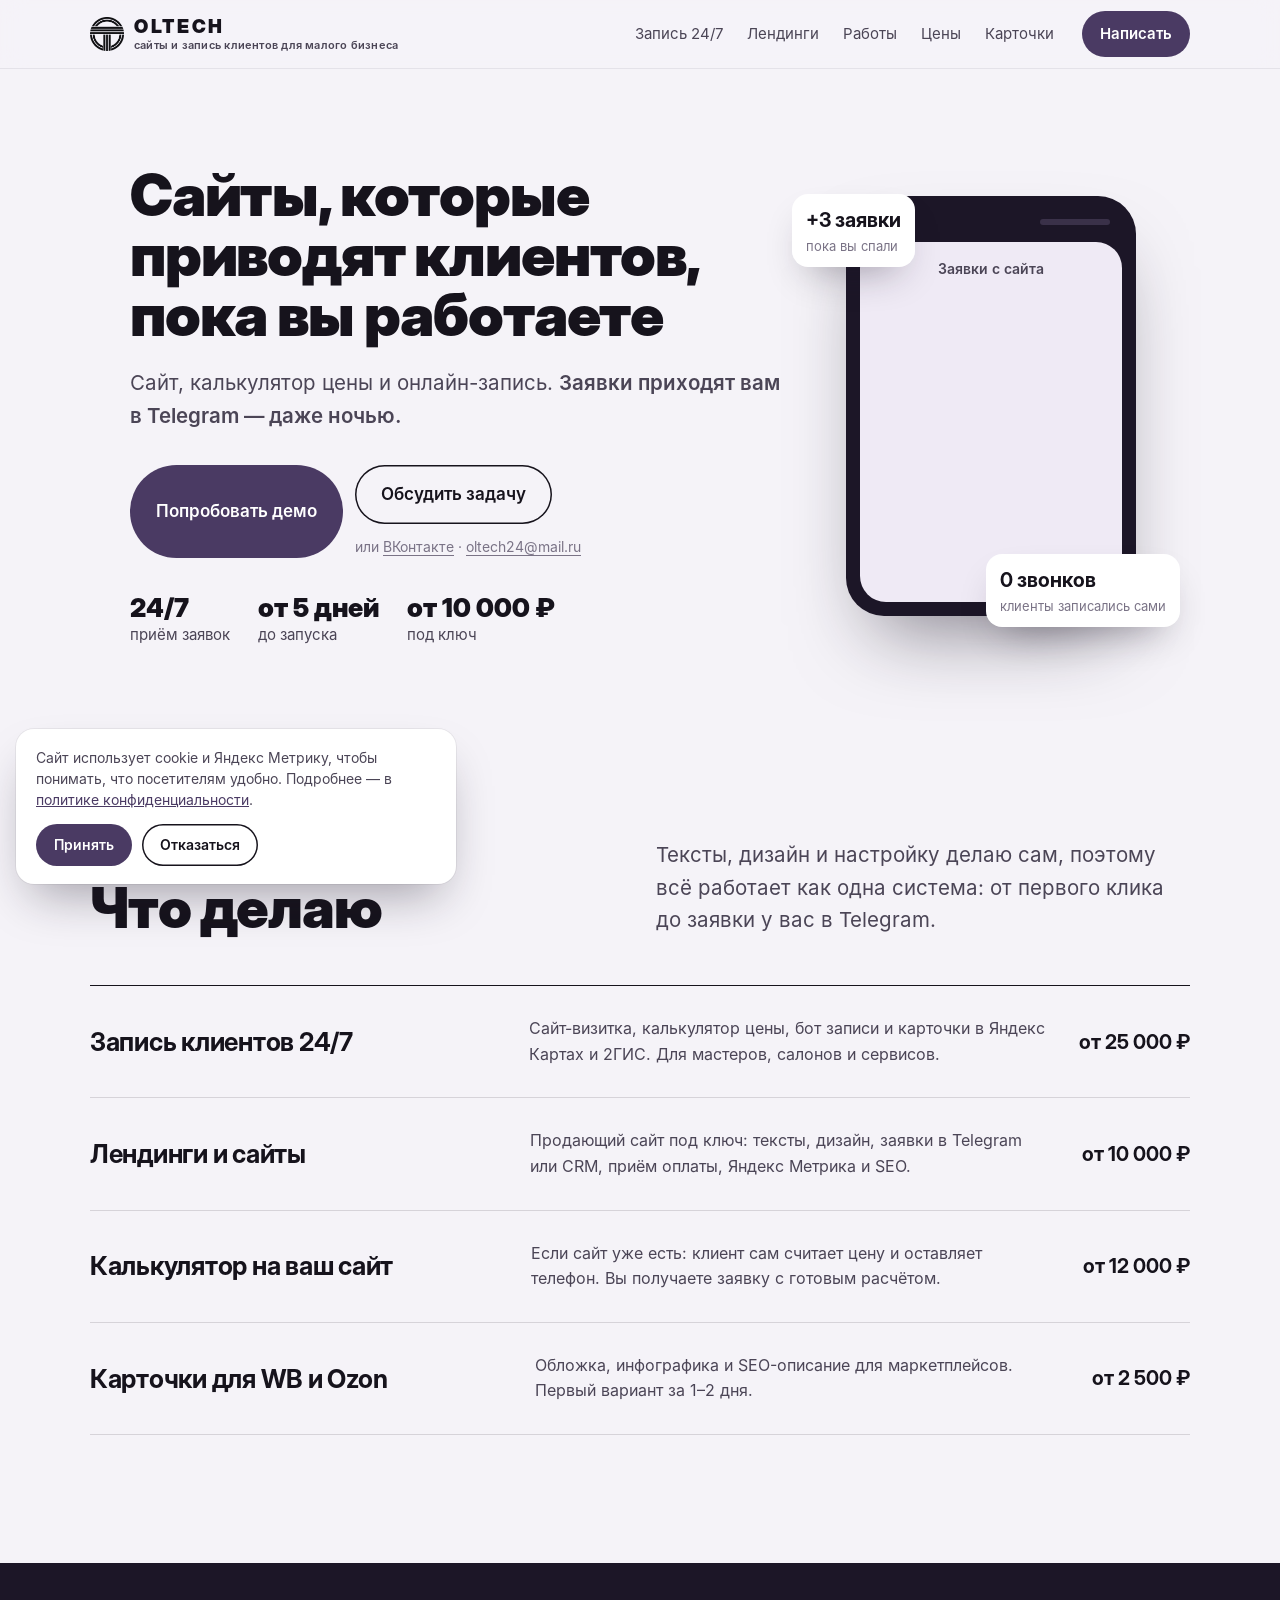
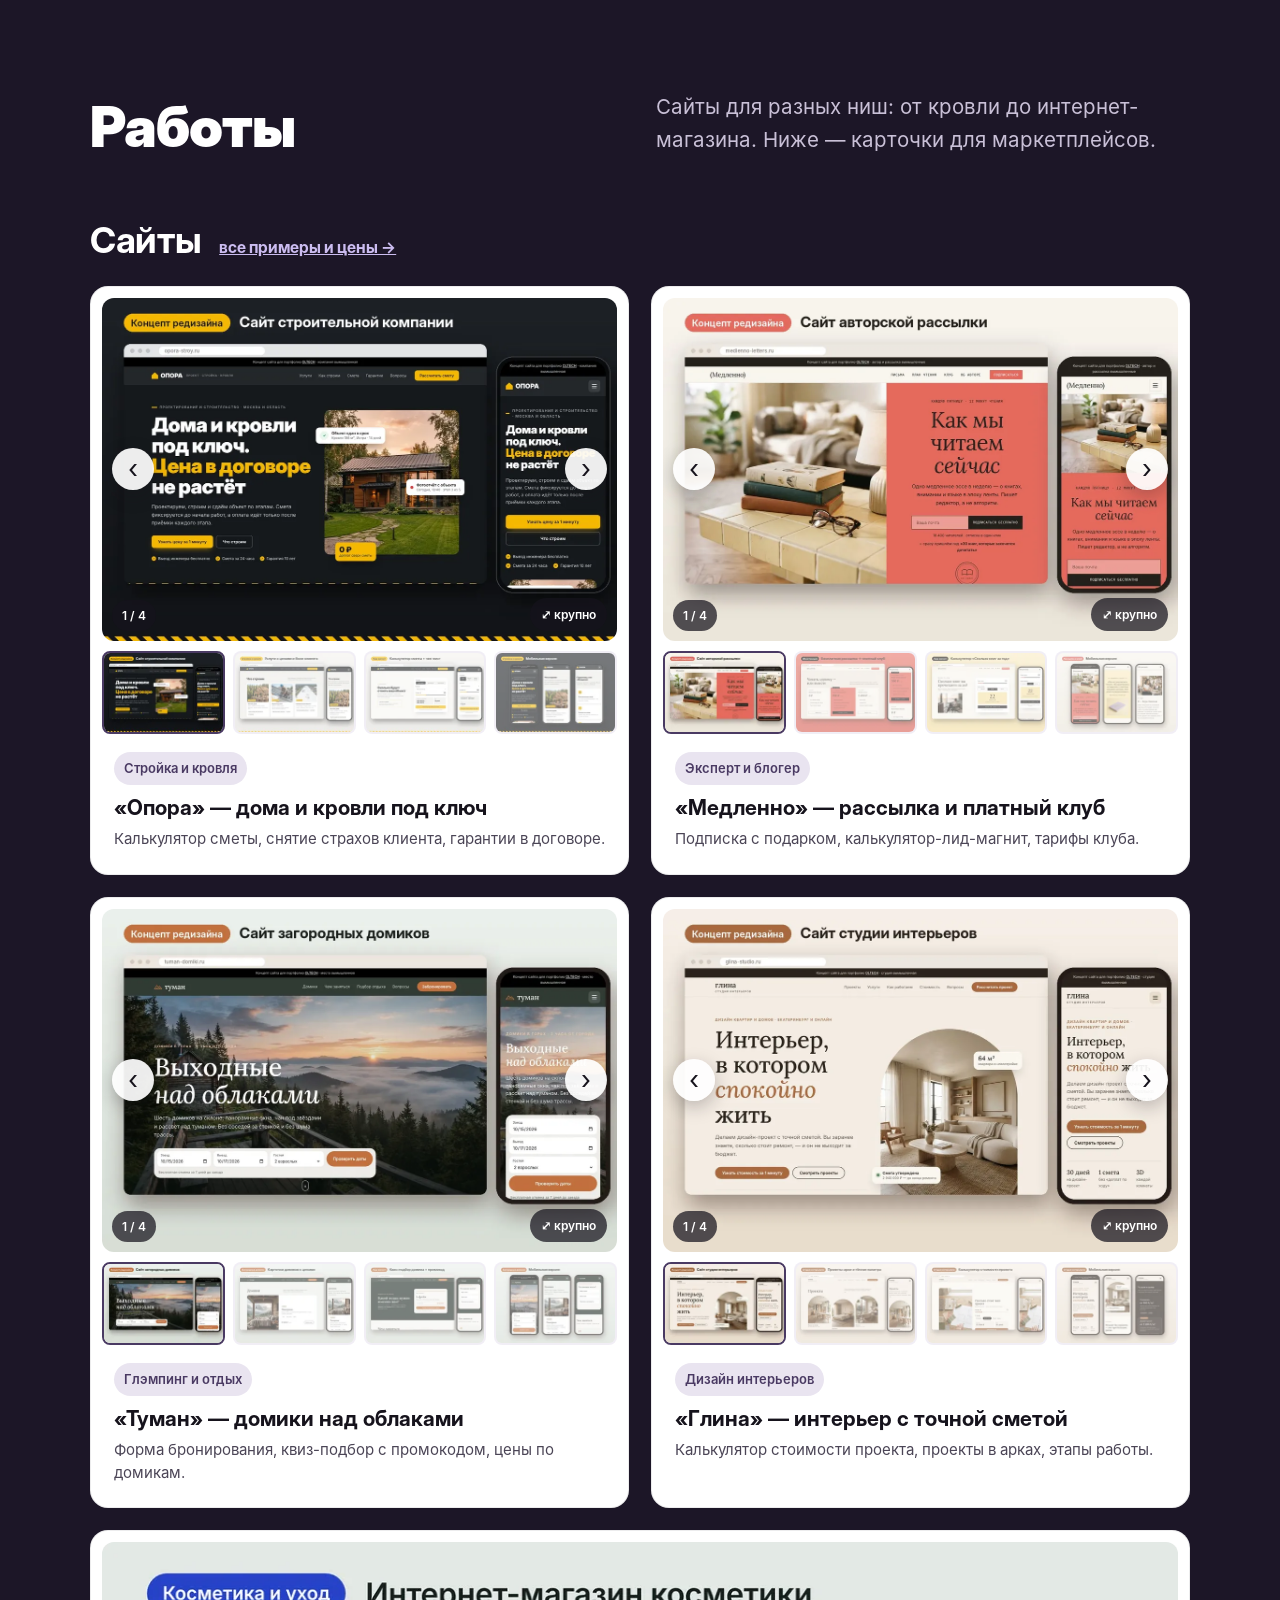
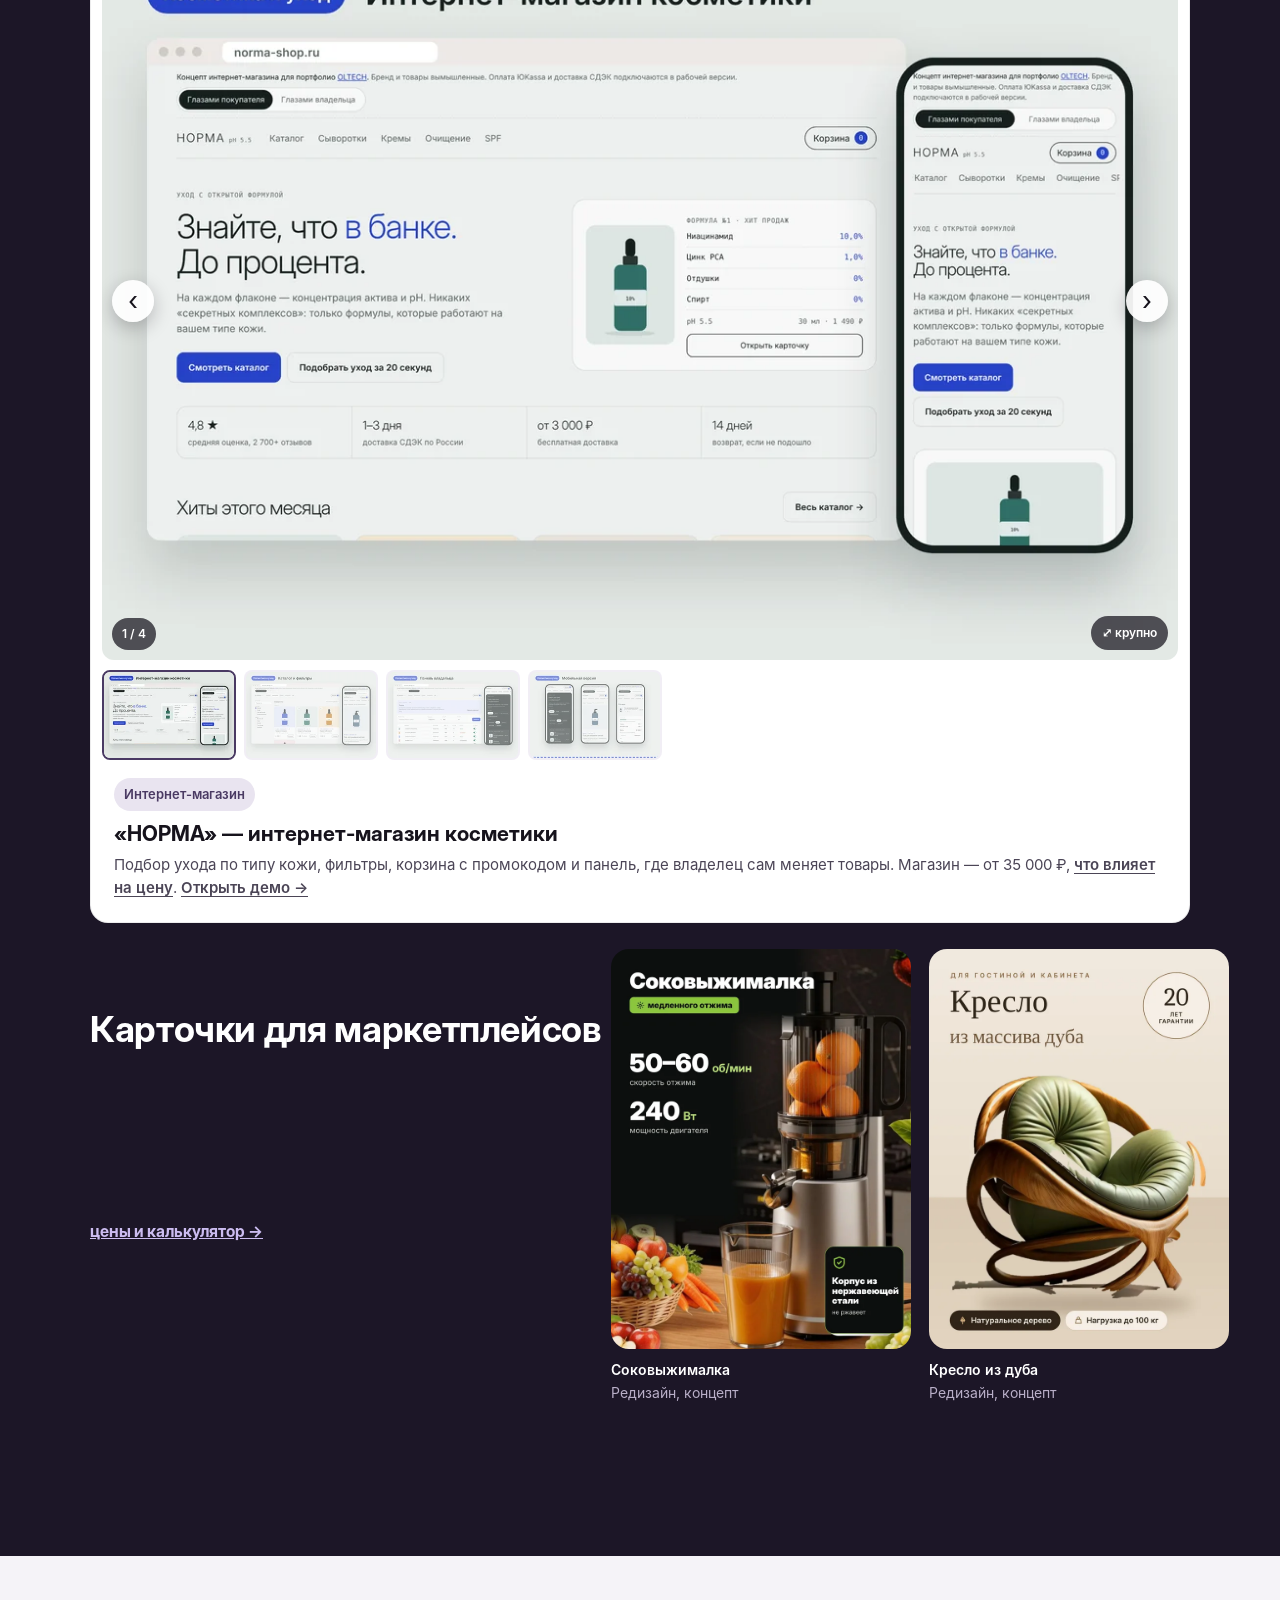
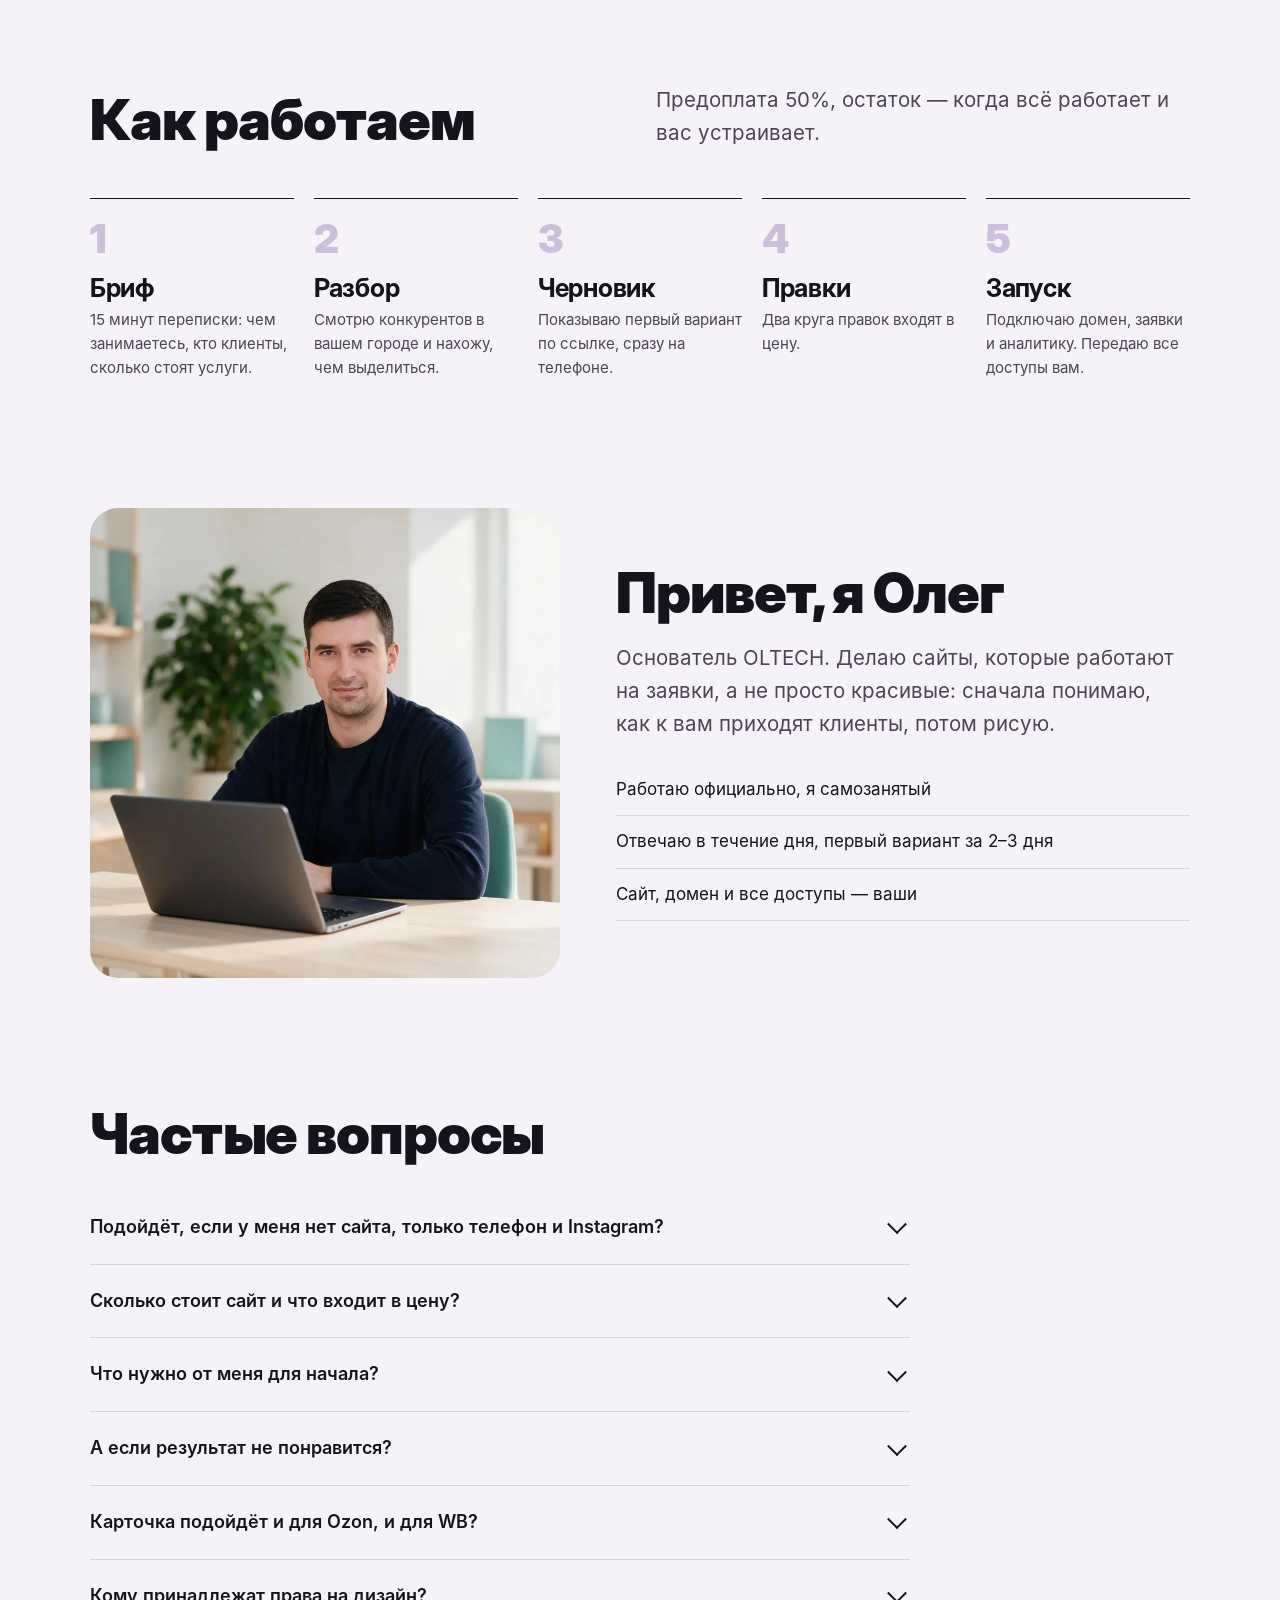
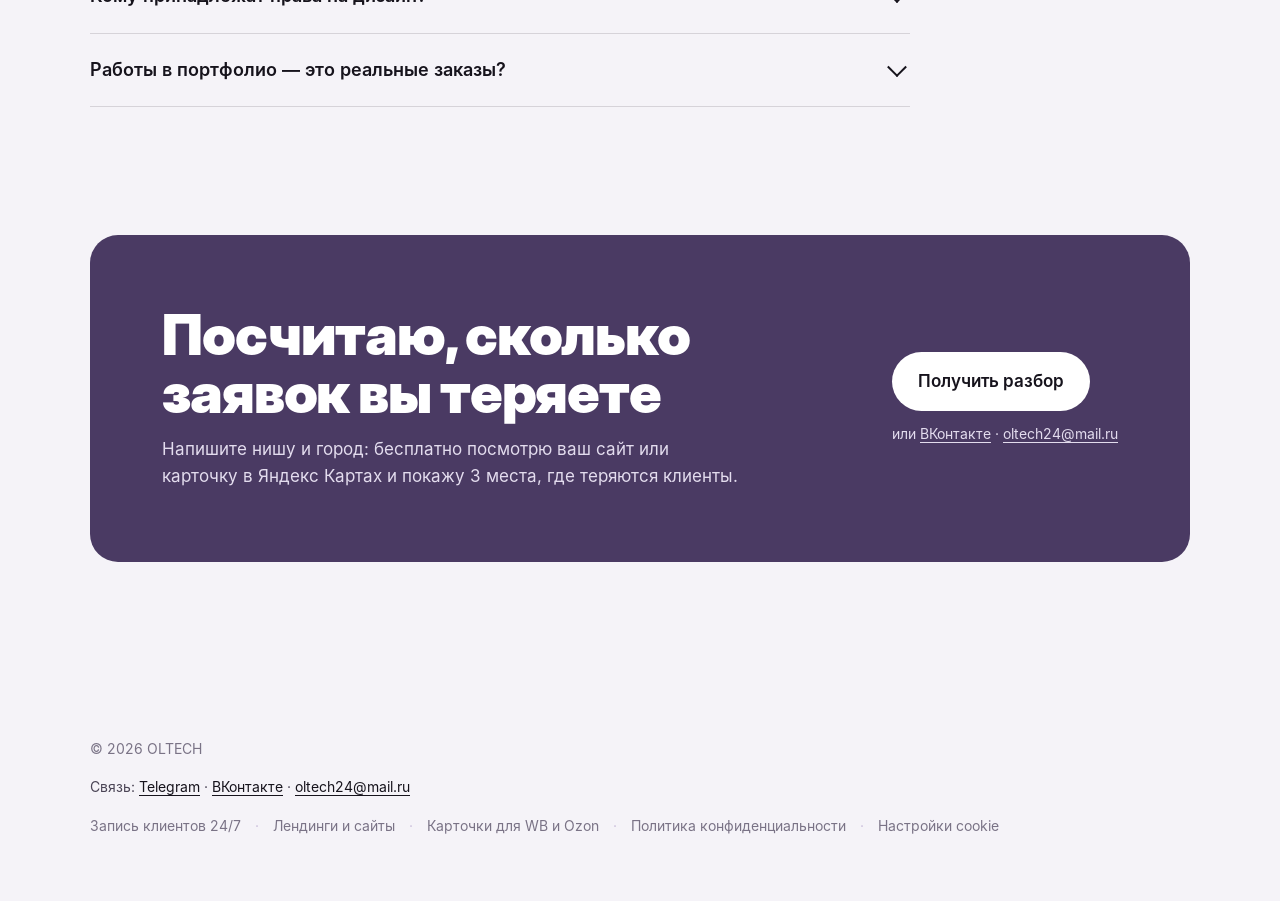
==== commit 54786942: "Homepage hero: shorter lead and animated phone with incoming leads Co-Authored-By: Claude Opus 5.5 <" ====
--- a/index.html
+++ b/index.html
@@ -15,7 +15,7 @@
 <link rel="icon" href="/favicon.png" type="image/png">
 <link rel="apple-touch-icon" href="/apple-touch-icon.png">
 <link rel="preload" href="/assets/fonts/inter-display-900.woff" as="font" type="font/woff" crossorigin>
-<link rel="stylesheet" href="/assets/css/style.css?v=19">
+<link rel="stylesheet" href="/assets/css/style.css?v=20">
 <script type="application/ld+json">
 {"@context":"https://schema.org","@type":"ProfessionalService","name":"OLTECH","url":"https://oltech24.ru/","logo":"https://oltech24.ru/assets/img/logo.png","image":"https://oltech24.ru/og.jpg","description":"Сайты для малого бизнеса, калькуляторы, онлайн-запись и карточки для маркетплейсов.","areaServed":"RU","founder":{"@type":"Person","name":"Олег"},"email":"oltech24@mail.ru","sameAs":["https://vk.ru/id1036892390","https://t.me/olvr23"]}
 </script>
@@ -41,17 +41,33 @@
 <main id="main">
   <section class="page-hero" aria-labelledby="h1">
     <div class="wrap">
-      <h1 id="h1">Сайты, которые приводят клиентов, пока вы работаете</h1>
-      <p class="lead"><b>OLTECH делает для малого бизнеса сайты, калькуляторы цены и онлайн-запись.</b> Клиент сам узнаёт стоимость и записывается в любое время, а заявка сразу приходит вам в Telegram.</p>
-      <div class="hero-cta">
-        <a class="btn btn-main" href="/zapis/#demo">Попробовать демо</a>
-        <div class="cta-act"><a class="btn btn-line" data-contact="Здравствуйте! Хочу обсудить сайт для бизнеса. Ниша и город: " href="https://t.me/olvr23">Обсудить задачу</a><span class="alt-contact">или <a href="https://vk.ru/id1036892390" target="_blank" rel="noopener">ВКонтакте</a> · <a href="mailto:oltech24@mail.ru">oltech24@mail.ru</a></span></div>
-      </div>
-      <div class="hero-facts">
-        <div><b>24/7</b>приём заявок</div>
-        <div><b>от 5 дней</b>до запуска</div>
-        <div><b>от 10 000 ₽</b>под ключ</div>
-      </div>
+    <div class="wrap hero2">
+      <div>
+        <h1 id="h1">Сайты, которые приводят клиентов, пока вы работаете</h1>
+        <p class="lead">Сайт, калькулятор цены и онлайн-запись. <b>Заявки приходят вам в Telegram — даже ночью.</b></p>
+        <div class="hero-cta">
+          <a class="btn btn-main" href="/zapis/#demo">Попробовать демо</a>
+          <div class="cta-act"><a class="btn btn-line" data-contact="Здравствуйте! Хочу обсудить сайт для бизнеса. Ниша и город: " href="https://t.me/olvr23">Обсудить задачу</a><span class="alt-contact">или <a href="https://vk.ru/id1036892390" target="_blank" rel="noopener">ВКонтакте</a> · <a href="mailto:oltech24@mail.ru">oltech24@mail.ru</a></span></div>
+        </div>
+        <div class="hero-facts">
+          <div><b>24/7</b>приём заявок</div>
+          <div><b>от 5 дней</b>до запуска</div>
+          <div><b>от 10 000 ₽</b>под ключ</div>
+        </div>
+      </div>
+        <div class="flow" aria-label="Пример: ночью заявки сами приходят в Telegram" role="img">
+          <div class="flow-phone">
+            <div class="flow-top"><span>03:12</span><i></i></div>
+            <div class="flow-chat">
+              <p class="flow-name">Заявки с сайта</p>
+              <div class="msg m1"><b>Новая заявка</b>Потолок, 18 м² · матовый<br>Расчёт: <em>8 100 ₽</em><br>Замер: завтра 14:00</div>
+              <div class="msg m2"><b>Запись</b>Стрижка + борода<br>Сб, 11:30 · Алексей</div>
+              <div class="msg m3"><b>Новая заявка</b>Клининг, 2 комнаты<br>Расчёт: <em>4 900 ₽</em></div>
+            </div>
+          </div>
+          <div class="flow-badge b1"><b>+3 заявки</b>пока вы спали</div>
+          <div class="flow-badge b2"><b>0 звонков</b>клиенты записались сами</div>
+        </div>
     </div>
   </section>
 
--- a/assets/css/style.css
+++ b/assets/css/style.css
@@ -423,3 +423,24 @@
 @media(max-width:600px){.car-p,.car-n{width:34px;height:34px;margin-top:-17px;font-size:20px;background:rgba(255,255,255,.85)}.car-p{left:6px}.car-n{right:6px}.car-zoom,.car-count{font-size:11px;padding:5px 9px}}
 @media(max-width:400px){.top .btn{padding:10px 13px;font-size:14px}}
 @media(max-width:370px){.brand{gap:6px}.brand img{width:30px;height:30px}.brand b{font-size:17px}.top .btn{padding:9px 11px}}
+
+/* homepage hero visual */
+.hero2{display:grid;grid-template-columns:1.35fr .65fr;gap:40px;align-items:center}
+.hero2 h1{font-size:clamp(38px,4.6vw,64px)}
+.flow{position:relative;display:flex;justify-content:center;padding:20px 0}
+.flow-phone{width:290px;border-radius:38px;background:var(--night);padding:14px;box-shadow:0 40px 80px -30px rgba(28,22,39,.55)}
+.flow-top{display:flex;justify-content:space-between;align-items:center;color:#cfc6dc;font-size:13px;padding:2px 12px 10px}
+.flow-top i{width:70px;height:6px;border-radius:9px;background:#3a3149}
+.flow-chat{background:#efeaf5;border-radius:26px;padding:16px 14px 22px;min-height:360px;display:flex;flex-direction:column;gap:10px}
+.flow-name{font-weight:600;font-size:14px;text-align:center;color:var(--ink-2);margin-bottom:4px}
+.msg{background:var(--white);border-radius:16px 16px 16px 4px;padding:10px 12px;font-size:13.5px;line-height:1.45;color:var(--ink-2);box-shadow:0 6px 16px -10px rgba(28,22,39,.35);opacity:0;transform:translateY(14px) scale(.96);animation:msg-in 9s infinite}
+.msg b{display:block;color:var(--plum);font-size:12px;text-transform:uppercase;letter-spacing:.04em;margin-bottom:2px}
+.msg em{font-style:normal;font-weight:700;color:var(--ink)}
+.m2{animation-delay:1.2s}.m3{animation-delay:2.4s}
+@keyframes msg-in{0%{opacity:0;transform:translateY(14px) scale(.96)}6%,85%{opacity:1;transform:none}95%,100%{opacity:0;transform:translateY(-6px)}}
+.flow-badge{position:absolute;background:var(--white);border-radius:16px;padding:10px 14px;font-size:13px;color:var(--ink-3);box-shadow:0 18px 40px -18px rgba(28,22,39,.45);animation:float 5s ease-in-out infinite}
+.flow-badge b{display:block;font-family:var(--display);font-size:20px;color:var(--ink)}
+.b1{left:-40px;top:4%}.b2{right:-30px;bottom:2%;animation-delay:-2.5s}
+@keyframes float{50%{transform:translateY(-10px)}}
+@media(max-width:900px){.hero2{grid-template-columns:1fr;gap:28px}.flow-phone{width:250px}.flow-chat{min-height:330px}.b1{left:0;top:0}.b2{right:0;bottom:0}.flow{padding:36px 0}}
+@media(prefers-reduced-motion:reduce){.msg{animation:none;opacity:1;transform:none}.flow-badge{animation:none}}
